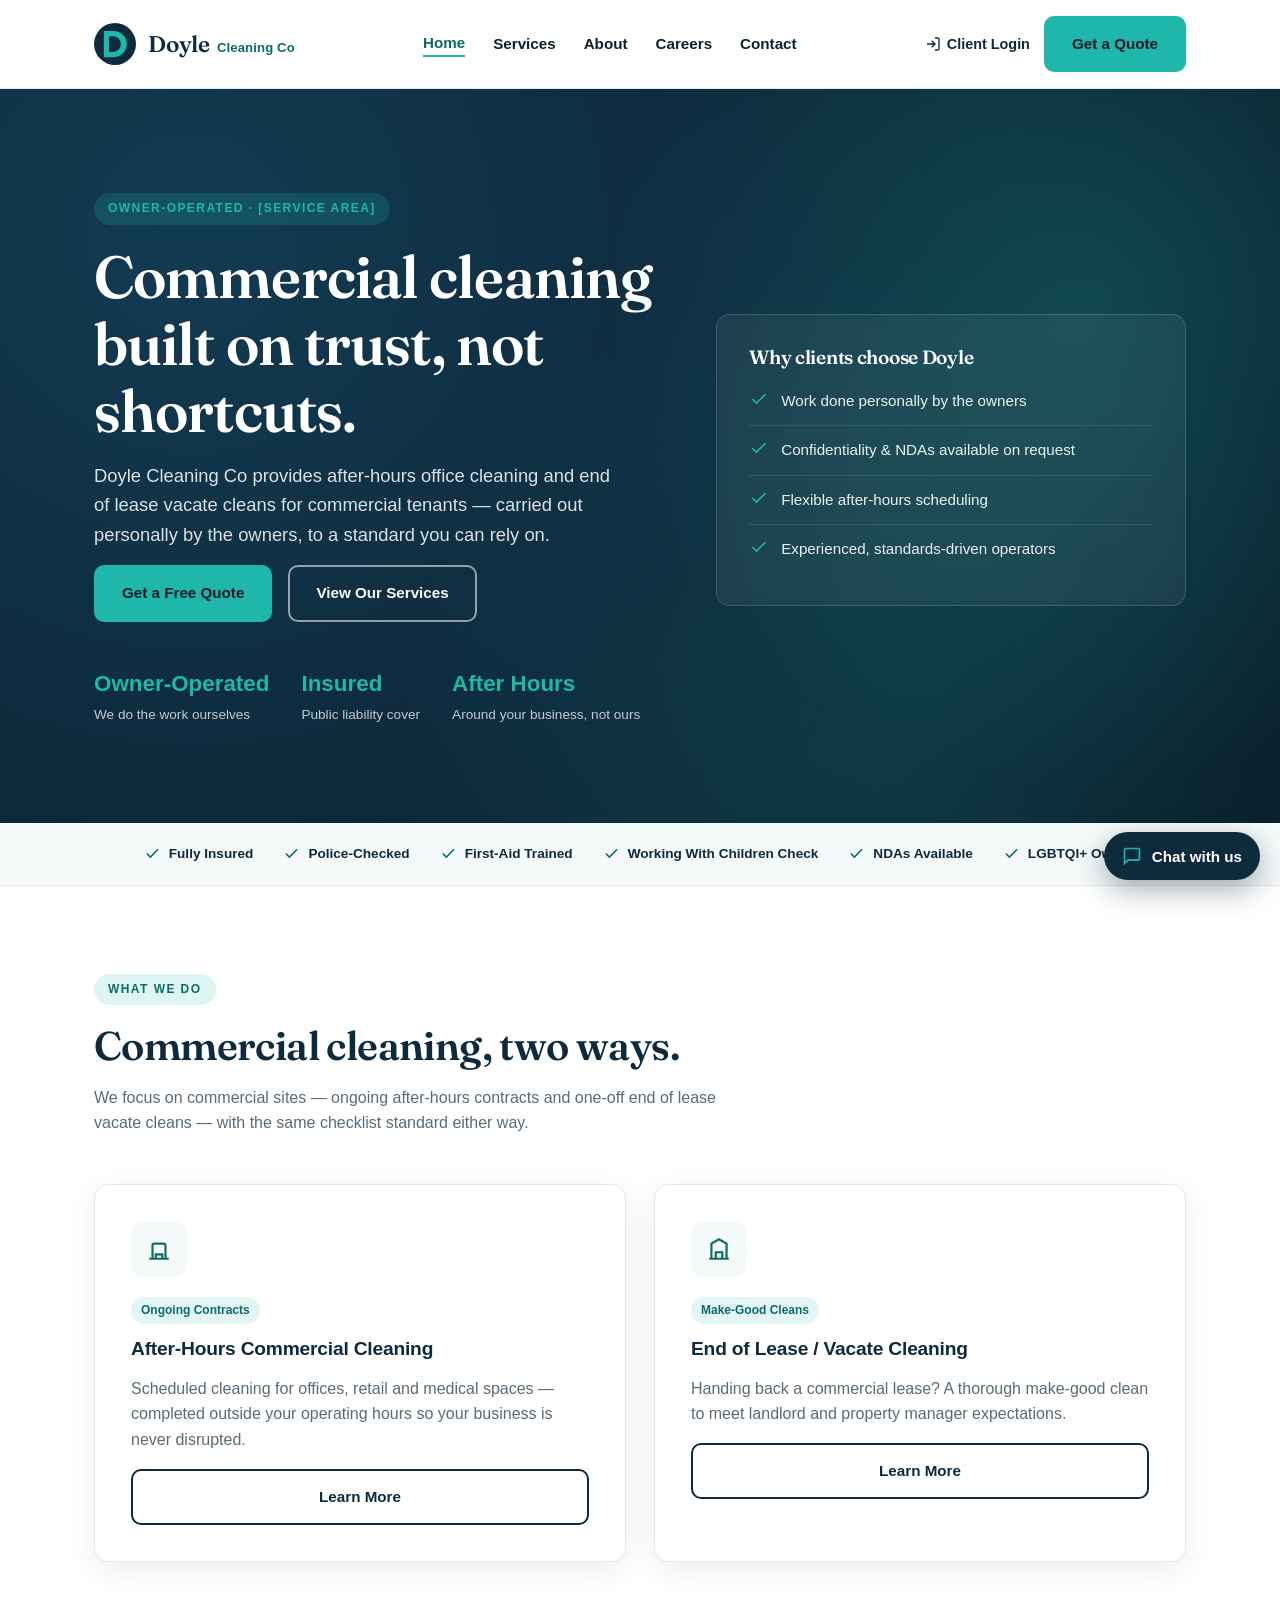
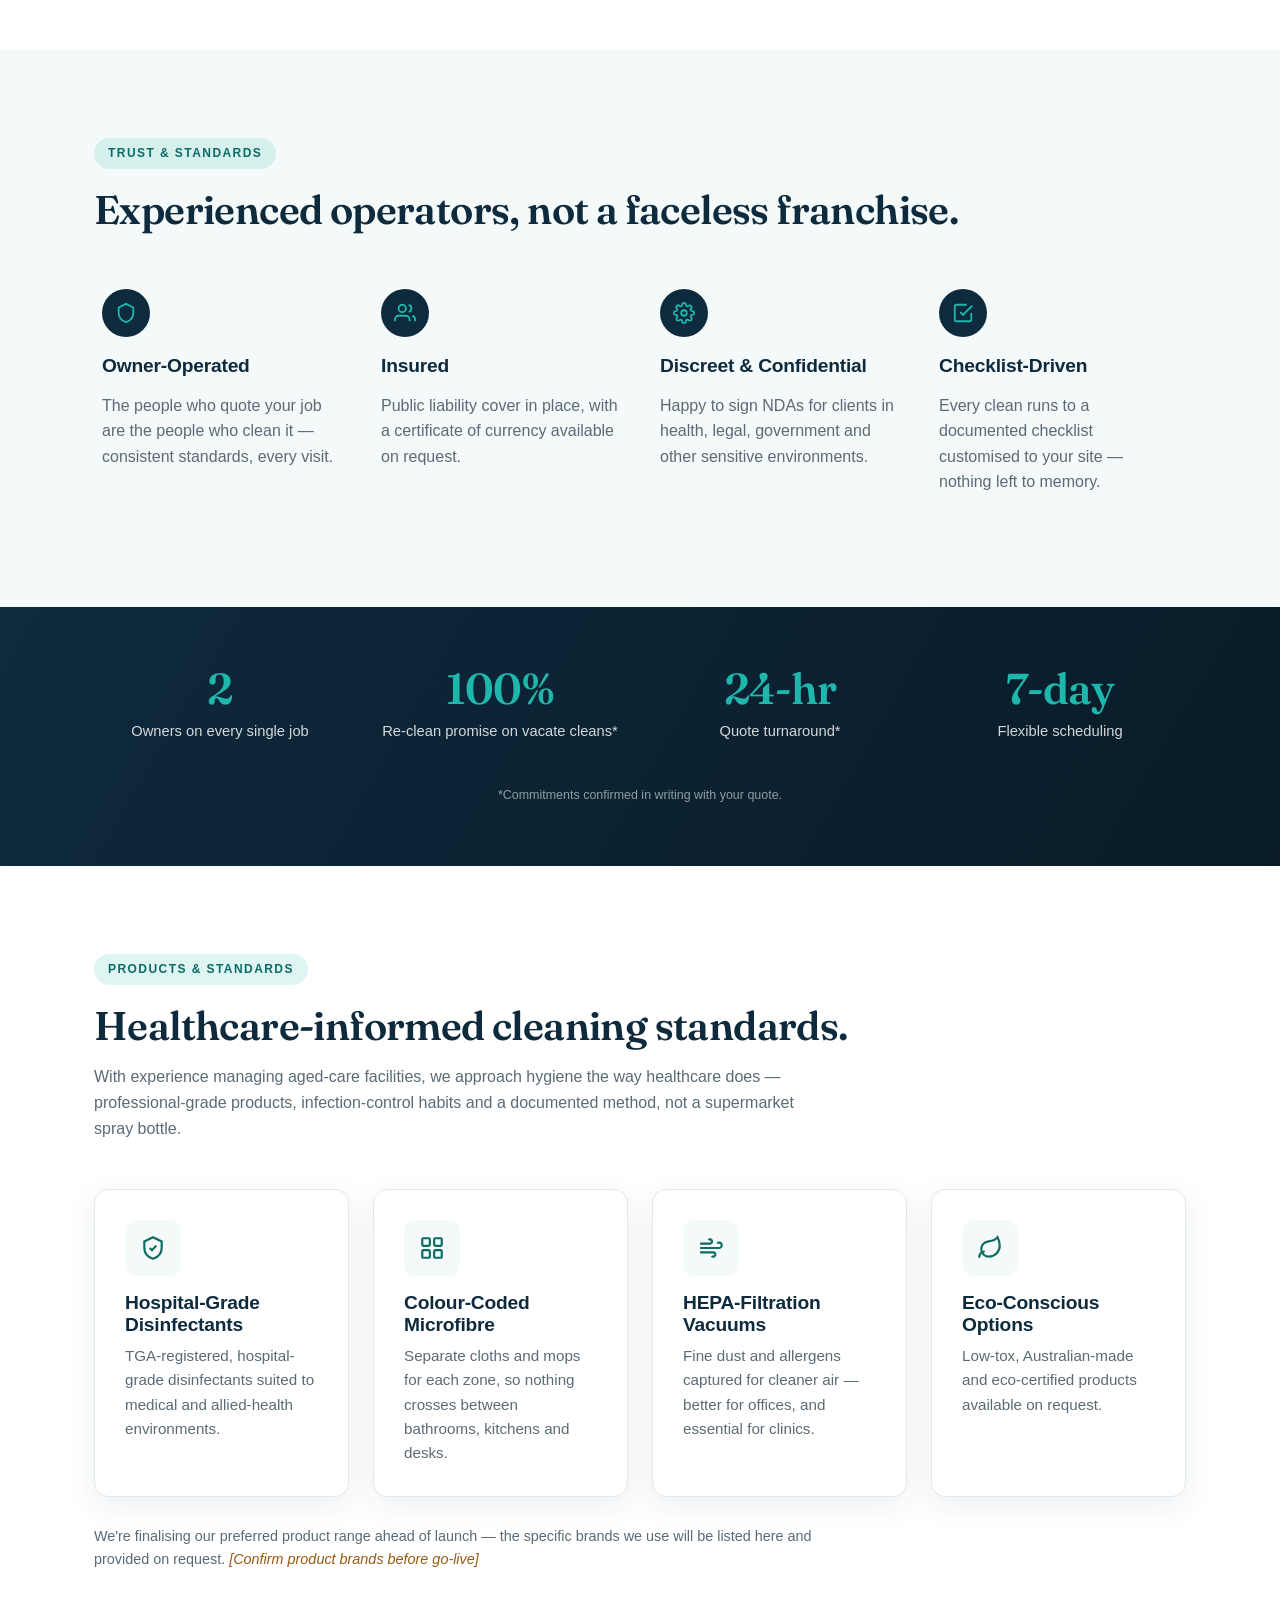
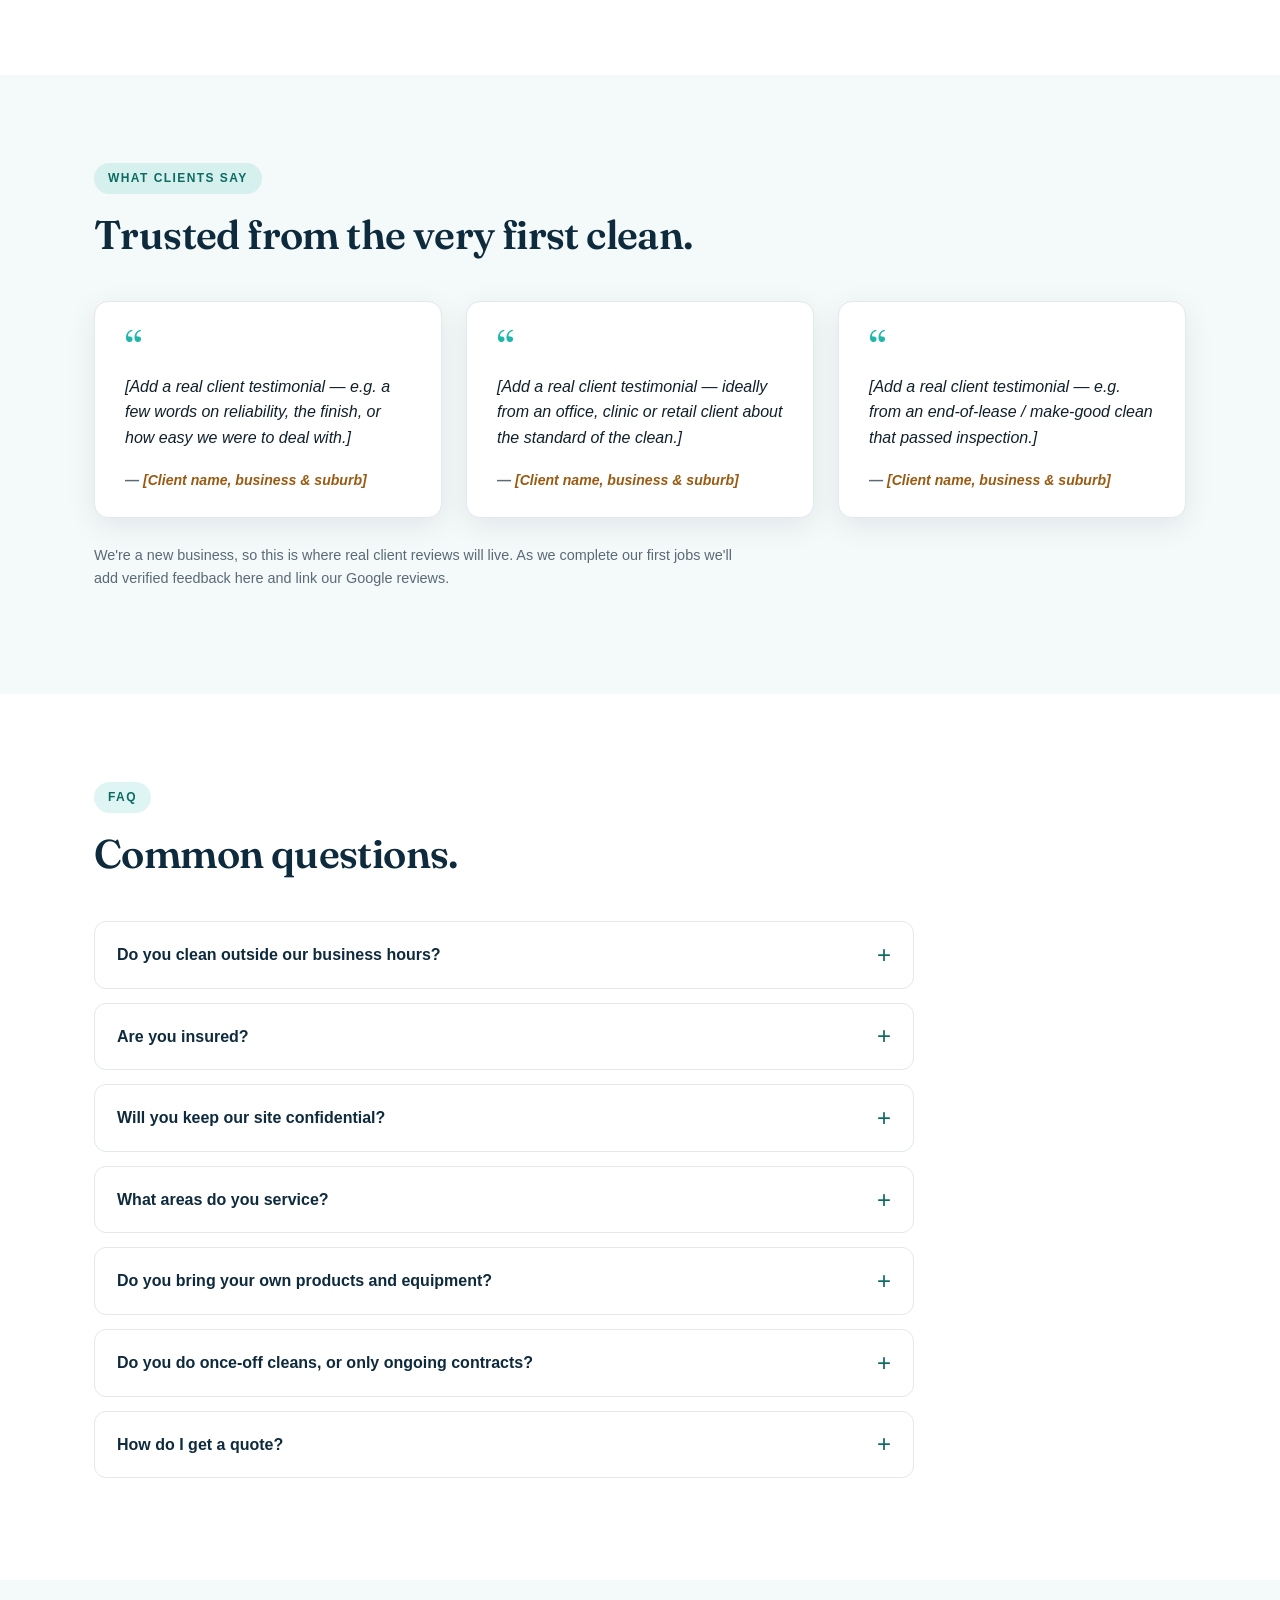
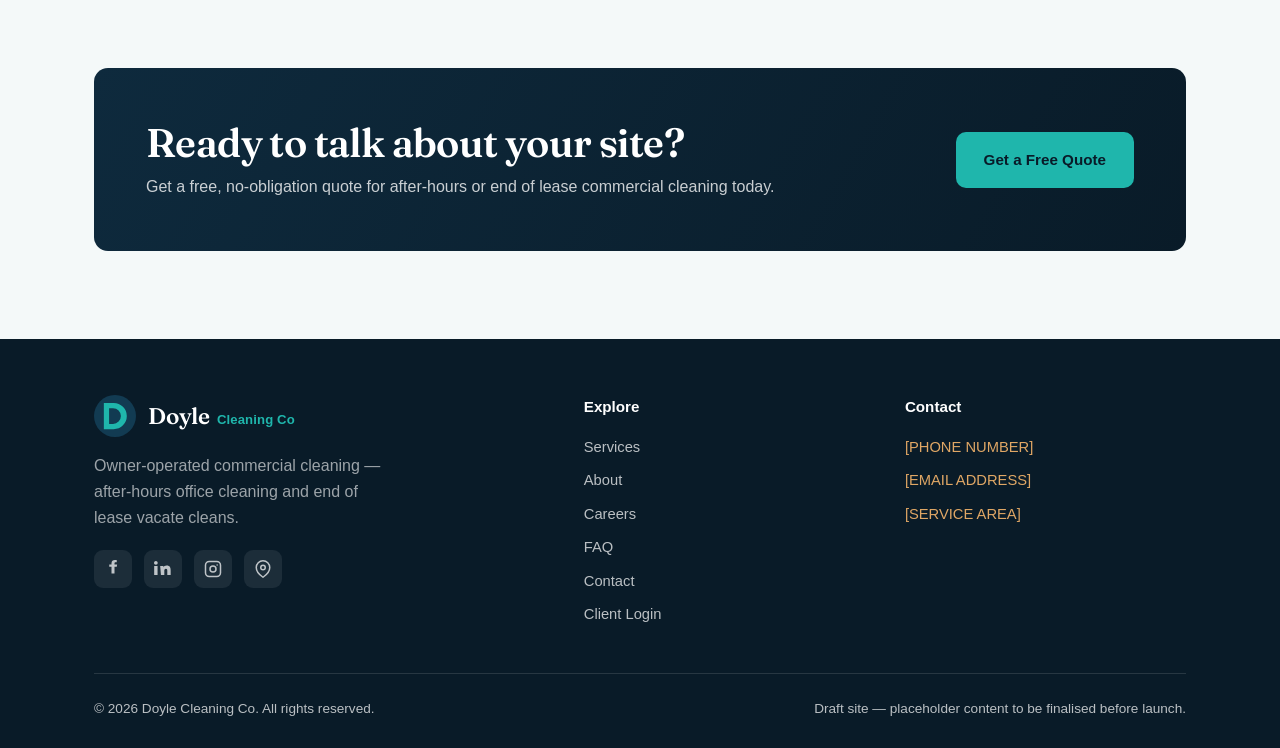
==== index.html @ faff49d7 "Refined brand mark + serif wordmark, stats band, ambient hero - New counter-cut "D" monogram (reads " ====
<!doctype html>
<html lang="en-AU">
<head>
<meta charset="UTF-8" />
<meta name="viewport" content="width=device-width, initial-scale=1.0" />
<meta name="robots" content="noindex, nofollow" />
<title>Doyle Cleaning Co | After-Hours &amp; End of Lease Commercial Cleaning</title>
<meta name="description" content="Owner-operated commercial cleaning — after-hours office cleaning and end of lease vacate cleans. Insured, thorough and reliable." />
<meta name="theme-color" content="#0e2a3d" />
<link rel="icon" href="assets/favicon.svg" type="image/svg+xml" />
<meta property="og:type" content="website" />
<meta property="og:title" content="Doyle Cleaning Co | Commercial Cleaning" />
<meta property="og:description" content="Owner-operated commercial cleaning — after-hours office cleaning and end of lease vacate cleans." />
<meta name="twitter:card" content="summary" />
<link rel="stylesheet" href="assets/styles.css" />
<script type="application/ld+json">
{
  "@context": "https://schema.org",
  "@type": "CleaningService",
  "name": "Doyle Cleaning Co",
  "description": "Owner-operated commercial cleaning: after-hours office cleaning and end of lease vacate cleaning.",
  "areaServed": "[SERVICE AREA]",
  "telephone": "[PHONE NUMBER]",
  "email": "[EMAIL ADDRESS]"
}
</script>
</head>
<body>
<a href="#main" class="skip-link">Skip to content</a>

<header class="site">
  <div class="nav">
    <a href="index.html" class="brand" aria-label="Doyle Cleaning Co home">
      <svg class="logo-badge" viewBox="0 0 64 64" aria-hidden="true">
        <circle cx="32" cy="32" r="32" fill="#0e2a3d"/>
        <path fill="#1fb6ac" fill-rule="evenodd" transform="translate(-3 0)" d="M18 12 H33 A19 19 0 0 1 33 52 H18 Z M26 20 H32 A11.5 11.5 0 0 1 32 44 H26 Z"/>
      </svg>
      <span class="wm"><span class="wm-name">Doyle</span> <span class="wm-sub">Cleaning&nbsp;Co</span></span>
    </a>
    <nav class="links" id="navLinks" aria-label="Primary">
      <a href="index.html" aria-current="page">Home</a>
      <a href="services.html">Services</a>
      <a href="about.html">About</a>
      <a href="careers.html">Careers</a>
      <a href="contact.html">Contact</a>
      <a href="contact.html" class="mobile-cta">Get a Quote</a>
    </nav>
    <div class="nav-cta">
      <a href="login.html" class="nav-login">
        <svg width="16" height="16" viewBox="0 0 24 24" fill="none" stroke="currentColor" stroke-width="2" aria-hidden="true"><path d="M15 3h4a2 2 0 0 1 2 2v14a2 2 0 0 1-2 2h-4M10 17l5-5-5-5M15 12H3"/></svg>
        Client Login
      </a>
      <a href="contact.html" class="btn btn-primary">Get a Quote</a>
      <button class="menu-toggle" id="menuToggle" aria-label="Toggle menu" aria-controls="navLinks" aria-expanded="false">
        <span></span><span></span><span></span>
      </button>
    </div>
  </div>
</header>

<main id="main">

<section class="hero" id="top">
  <div class="wrap hero-grid">
    <div>
      <span class="eyebrow">Owner-Operated · [SERVICE AREA]</span>
      <h1>Commercial cleaning built on trust, not shortcuts.</h1>
      <p class="lead">Doyle Cleaning Co provides after-hours office cleaning and end of lease vacate cleans for commercial tenants — carried out personally by the owners, to a standard you can rely on.</p>
      <div class="hero-actions">
        <a href="contact.html" class="btn btn-primary">Get a Free Quote</a>
        <a href="services.html" class="btn btn-outline">View Our Services</a>
      </div>
      <div class="hero-stats">
        <div><strong>Owner-Operated</strong><span>We do the work ourselves</span></div>
        <div><strong>Insured</strong><span>Public liability cover</span></div>
        <div><strong>After Hours</strong><span>Around your business, not ours</span></div>
      </div>
    </div>
    <div class="hero-card">
      <h2>Why clients choose Doyle</h2>
      <ul>
        <li><svg class="check" viewBox="0 0 24 24" fill="none" stroke="currentColor" stroke-width="2" aria-hidden="true"><path d="M20 6 9 17l-5-5"/></svg> Work done personally by the owners</li>
        <li><svg class="check" viewBox="0 0 24 24" fill="none" stroke="currentColor" stroke-width="2" aria-hidden="true"><path d="M20 6 9 17l-5-5"/></svg> Confidentiality &amp; NDAs available on request</li>
        <li><svg class="check" viewBox="0 0 24 24" fill="none" stroke="currentColor" stroke-width="2" aria-hidden="true"><path d="M20 6 9 17l-5-5"/></svg> Flexible after-hours scheduling</li>
        <li><svg class="check" viewBox="0 0 24 24" fill="none" stroke="currentColor" stroke-width="2" aria-hidden="true"><path d="M20 6 9 17l-5-5"/></svg> Experienced, standards-driven operators</li>
      </ul>
    </div>
  </div>
</section>

<div class="trustbar">
  <div class="wrap">
    <span class="ti"><svg width="17" height="17" viewBox="0 0 24 24" fill="none" stroke="currentColor" stroke-width="2.2" aria-hidden="true"><path d="M20 6 9 17l-5-5"/></svg> Fully Insured</span>
    <span class="ti"><svg width="17" height="17" viewBox="0 0 24 24" fill="none" stroke="currentColor" stroke-width="2.2" aria-hidden="true"><path d="M20 6 9 17l-5-5"/></svg> Police-Checked</span>
    <span class="ti"><svg width="17" height="17" viewBox="0 0 24 24" fill="none" stroke="currentColor" stroke-width="2.2" aria-hidden="true"><path d="M20 6 9 17l-5-5"/></svg> First-Aid Trained</span>
    <span class="ti"><svg width="17" height="17" viewBox="0 0 24 24" fill="none" stroke="currentColor" stroke-width="2.2" aria-hidden="true"><path d="M20 6 9 17l-5-5"/></svg> Working With Children Check</span>
    <span class="ti"><svg width="17" height="17" viewBox="0 0 24 24" fill="none" stroke="currentColor" stroke-width="2.2" aria-hidden="true"><path d="M20 6 9 17l-5-5"/></svg> NDAs Available</span>
    <span class="ti"><svg width="17" height="17" viewBox="0 0 24 24" fill="none" stroke="currentColor" stroke-width="2.2" aria-hidden="true"><path d="M20 6 9 17l-5-5"/></svg> LGBTQI+ Owned</span>
  </div>
</div>

<section id="services-overview">
  <div class="wrap">
    <span class="eyebrow">What We Do</span>
    <h2>Commercial cleaning, two ways.</h2>
    <p style="max-width:640px;">We focus on commercial sites — ongoing after-hours contracts and one-off end of lease vacate cleans — with the same checklist standard either way.</p>
    <div class="services-grid">
      <div class="service-card">
        <div class="service-icon">
          <svg width="26" height="26" viewBox="0 0 24 24" fill="none" stroke="currentColor" stroke-width="2" aria-hidden="true"><path d="M3 21h18M6 21V9a2 2 0 0 1 2-2h8a2 2 0 0 1 2 2v12M9 21v-4h6v4M9 9h.01M9 13h.01M15 9h.01M15 13h.01"/></svg>
        </div>
        <span class="tag">Ongoing Contracts</span>
        <h3>After-Hours Commercial Cleaning</h3>
        <p>Scheduled cleaning for offices, retail and medical spaces — completed outside your operating hours so your business is never disrupted.</p>
        <a href="services.html" class="btn btn-dark-outline">Learn More</a>
      </div>
      <div class="service-card">
        <div class="service-icon">
          <svg width="26" height="26" viewBox="0 0 24 24" fill="none" stroke="currentColor" stroke-width="2" aria-hidden="true"><path d="M3 21h18M5 21V7l7-4 7 4v14M9 21v-6h6v6"/></svg>
        </div>
        <span class="tag">Make-Good Cleans</span>
        <h3>End of Lease / Vacate Cleaning</h3>
        <p>Handing back a commercial lease? A thorough make-good clean to meet landlord and property manager expectations.</p>
        <a href="services.html" class="btn btn-dark-outline">Learn More</a>
      </div>
    </div>
  </div>
</section>

<section id="why" class="section-tint">
  <div class="wrap">
    <span class="eyebrow">Trust &amp; Standards</span>
    <h2>Experienced operators, not a faceless franchise.</h2>
    <div class="feature-grid">
      <div class="feature-card">
        <div class="feature-icon"><svg width="22" height="22" viewBox="0 0 24 24" fill="none" stroke="currentColor" stroke-width="2" aria-hidden="true"><path d="M12 2 4 6v6c0 5 3.5 8.5 8 10 4.5-1.5 8-5 8-10V6z"/></svg></div>
        <h3>Owner-Operated</h3>
        <p>The people who quote your job are the people who clean it — consistent standards, every visit.</p>
      </div>
      <div class="feature-card">
        <div class="feature-icon"><svg width="22" height="22" viewBox="0 0 24 24" fill="none" stroke="currentColor" stroke-width="2" aria-hidden="true"><path d="M17 21v-2a4 4 0 0 0-4-4H5a4 4 0 0 0-4 4v2M9 11a4 4 0 1 0 0-8 4 4 0 0 0 0 8ZM23 21v-2a4 4 0 0 0-3-3.87M16 3.13a4 4 0 0 1 0 7.75"/></svg></div>
        <h3>Insured</h3>
        <p>Public liability cover in place, with a certificate of currency available on request.</p>
      </div>
      <div class="feature-card">
        <div class="feature-icon"><svg width="22" height="22" viewBox="0 0 24 24" fill="none" stroke="currentColor" stroke-width="2" aria-hidden="true"><path d="M12 15a3 3 0 1 0 0-6 3 3 0 0 0 0 6Z"/><path d="M19.4 15a1.65 1.65 0 0 0 .33 1.82l.06.06a2 2 0 1 1-2.83 2.83l-.06-.06a1.65 1.65 0 0 0-1.82-.33 1.65 1.65 0 0 0-1 1.51V21a2 2 0 0 1-4 0v-.09A1.65 1.65 0 0 0 9 19.4a1.65 1.65 0 0 0-1.82.33l-.06.06a2 2 0 1 1-2.83-2.83l.06-.06A1.65 1.65 0 0 0 4.68 15a1.65 1.65 0 0 0-1.51-1H3a2 2 0 0 1 0-4h.09A1.65 1.65 0 0 0 4.6 9a1.65 1.65 0 0 0-.33-1.82l-.06-.06a2 2 0 1 1 2.83-2.83l.06.06A1.65 1.65 0 0 0 9 4.6a1.65 1.65 0 0 0 1-1.51V3a2 2 0 0 1 4 0v.09a1.65 1.65 0 0 0 1 1.51 1.65 1.65 0 0 0 1.82-.33l.06-.06a2 2 0 1 1 2.83 2.83l-.06.06a1.65 1.65 0 0 0-.33 1.82V9a1.65 1.65 0 0 0 1.51 1H21a2 2 0 0 1 0 4h-.09a1.65 1.65 0 0 0-1.51 1Z"/></svg></div>
        <h3>Discreet &amp; Confidential</h3>
        <p>Happy to sign NDAs for clients in health, legal, government and other sensitive environments.</p>
      </div>
      <div class="feature-card">
        <div class="feature-icon"><svg width="22" height="22" viewBox="0 0 24 24" fill="none" stroke="currentColor" stroke-width="2" aria-hidden="true"><path d="M9 11l3 3L22 4M21 12v7a2 2 0 0 1-2 2H5a2 2 0 0 1-2-2V5a2 2 0 0 1 2-2h11"/></svg></div>
        <h3>Checklist-Driven</h3>
        <p>Every clean runs to a documented checklist customised to your site — nothing left to memory.</p>
      </div>
    </div>
  </div>
</section>

<section class="stats">
  <div class="wrap">
    <div class="stat"><b>2</b><span>Owners on every single job</span></div>
    <div class="stat"><b>100%</b><span>Re-clean promise on vacate cleans*</span></div>
    <div class="stat"><b>24-hr</b><span>Quote turnaround*</span></div>
    <div class="stat"><b>7-day</b><span>Flexible scheduling</span></div>
    <p class="note">*Commitments confirmed in writing with your quote.</p>
  </div>
</section>

<section id="products">
  <div class="wrap">
    <span class="eyebrow">Products &amp; Standards</span>
    <h2>Healthcare-informed cleaning standards.</h2>
    <p style="max-width:700px;">With experience managing aged-care facilities, we approach hygiene the way healthcare does — professional-grade products, infection-control habits and a documented method, not a supermarket spray bottle.</p>
    <div class="feature-grid">
      <div class="product-card">
        <div class="service-icon"><svg width="26" height="26" viewBox="0 0 24 24" fill="none" stroke="currentColor" stroke-width="2" aria-hidden="true"><path d="M12 2 4 6v6c0 5 3.5 8.5 8 10 4.5-1.5 8-5 8-10V6z"/><path d="M9 12l2 2 4-4"/></svg></div>
        <h3>Hospital-Grade Disinfectants</h3>
        <p>TGA-registered, hospital-grade disinfectants suited to medical and allied-health environments.</p>
      </div>
      <div class="product-card">
        <div class="service-icon"><svg width="26" height="26" viewBox="0 0 24 24" fill="none" stroke="currentColor" stroke-width="2" aria-hidden="true"><rect x="3" y="3" width="7" height="7" rx="1"/><rect x="14" y="3" width="7" height="7" rx="1"/><rect x="3" y="14" width="7" height="7" rx="1"/><rect x="14" y="14" width="7" height="7" rx="1"/></svg></div>
        <h3>Colour-Coded Microfibre</h3>
        <p>Separate cloths and mops for each zone, so nothing crosses between bathrooms, kitchens and desks.</p>
      </div>
      <div class="product-card">
        <div class="service-icon"><svg width="26" height="26" viewBox="0 0 24 24" fill="none" stroke="currentColor" stroke-width="2" aria-hidden="true"><path d="M17.7 7.7a2.5 2.5 0 1 1 1.8 4.3H2M9.6 4.6A2 2 0 1 1 11 8H2M12.6 19.4A2 2 0 1 0 14 16H2"/></svg></div>
        <h3>HEPA-Filtration Vacuums</h3>
        <p>Fine dust and allergens captured for cleaner air — better for offices, and essential for clinics.</p>
      </div>
      <div class="product-card">
        <div class="service-icon"><svg width="26" height="26" viewBox="0 0 24 24" fill="none" stroke="currentColor" stroke-width="2" aria-hidden="true"><path d="M11 20A7 7 0 0 1 9.8 6.1C15.5 5 17 4.48 19 2c1 2 2 4.18 2 8 0 5.5-4.78 10-10 10Z"/><path d="M2 21c0-3 1.85-5.36 5.08-6"/></svg></div>
        <h3>Eco-Conscious Options</h3>
        <p>Low-tox, Australian-made and eco-certified products available on request.</p>
      </div>
    </div>
    <p class="standards-note">We're finalising our preferred product range ahead of launch — the specific brands we use will be listed here and provided on request. <span class="placeholder">[Confirm product brands before go-live]</span></p>
  </div>
</section>

<section class="section-tint" id="testimonials">
  <div class="wrap">
    <span class="eyebrow">What Clients Say</span>
    <h2>Trusted from the very first clean.</h2>
    <div class="testi-grid">
      <div class="testimonial">
        <div class="mark" aria-hidden="true">&ldquo;</div>
        <p class="placeholder">[Add a real client testimonial — e.g. a few words on reliability, the finish, or how easy we were to deal with.]</p>
        <div class="who">— <span class="placeholder">[Client name, business &amp; suburb]</span></div>
      </div>
      <div class="testimonial">
        <div class="mark" aria-hidden="true">&ldquo;</div>
        <p class="placeholder">[Add a real client testimonial — ideally from an office, clinic or retail client about the standard of the clean.]</p>
        <div class="who">— <span class="placeholder">[Client name, business &amp; suburb]</span></div>
      </div>
      <div class="testimonial">
        <div class="mark" aria-hidden="true">&ldquo;</div>
        <p class="placeholder">[Add a real client testimonial — e.g. from an end-of-lease / make-good clean that passed inspection.]</p>
        <div class="who">— <span class="placeholder">[Client name, business &amp; suburb]</span></div>
      </div>
    </div>
    <p class="testi-note">We're a new business, so this is where real client reviews will live. As we complete our first jobs we'll add verified feedback here and link our Google reviews.</p>
  </div>
</section>

<section id="faq">
  <div class="wrap">
    <span class="eyebrow">FAQ</span>
    <h2>Common questions.</h2>
    <div class="faq">
      <details>
        <summary>Do you clean outside our business hours?</summary>
        <div class="faq-body"><p>Yes — most of our commercial cleaning is done after hours or before opening, so your team and customers are never in the way. We build the schedule around your operating hours.</p></div>
      </details>
      <details>
        <summary>Are you insured?</summary>
        <div class="faq-body"><p>We carry public liability insurance and can provide a certificate of currency on request before any work begins.</p></div>
      </details>
      <details>
        <summary>Will you keep our site confidential?</summary>
        <div class="faq-body"><p>Absolutely. We work discreetly and are happy to sign an NDA for clients in health, legal, government or other sensitive settings.</p></div>
      </details>
      <details>
        <summary>What areas do you service?</summary>
        <div class="faq-body"><p>We service <span class="placeholder">[SERVICE AREA]</span>. If you're not sure whether you're in our area, send us your suburb and we'll confirm.</p></div>
      </details>
      <details>
        <summary>Do you bring your own products and equipment?</summary>
        <div class="faq-body"><p>Yes — we bring professional-grade products and equipment, including hospital-grade disinfectants and HEPA-filtration vacuums. Eco-conscious options are available on request.</p></div>
      </details>
      <details>
        <summary>Do you do once-off cleans, or only ongoing contracts?</summary>
        <div class="faq-body"><p>Both. We take on ongoing after-hours contracts as well as one-off end of lease / vacate (make-good) cleans for commercial tenants.</p></div>
      </details>
      <details>
        <summary>How do I get a quote?</summary>
        <div class="faq-body"><p>Send us your site details through the <a href="contact.html">contact form</a> or give us a call. We'll assess what's needed and come back with clear, upfront pricing — no obligation.</p></div>
      </details>
    </div>
  </div>
</section>

<section class="cta-section">
  <div class="wrap">
    <div class="cta-banner">
      <div>
        <h2>Ready to talk about your site?</h2>
        <p>Get a free, no-obligation quote for after-hours or end of lease commercial cleaning today.</p>
      </div>
      <a href="contact.html" class="btn btn-primary">Get a Free Quote</a>
    </div>
  </div>
</section>

</main>

<footer class="site">
  <div class="wrap">
    <div class="footer-grid">
      <div>
        <a href="index.html" class="brand" style="margin-bottom:16px;" aria-label="Doyle Cleaning Co home">
          <svg class="logo-badge" viewBox="0 0 64 64" aria-hidden="true">
            <circle cx="32" cy="32" r="32" fill="#123b52"/>
            <path fill="#1fb6ac" fill-rule="evenodd" transform="translate(-3 0)" d="M18 12 H33 A19 19 0 0 1 33 52 H18 Z M26 20 H32 A11.5 11.5 0 0 1 32 44 H26 Z"/>
          </svg>
          <span class="wm"><span class="wm-name">Doyle</span> <span class="wm-sub">Cleaning&nbsp;Co</span></span>
        </a>
        <p style="color:rgba(255,255,255,0.6); max-width:300px;">Owner-operated commercial cleaning — after-hours office cleaning and end of lease vacate cleans.</p>
        <div class="social-row">
          <a href="#" aria-label="Doyle Cleaning Co on Facebook"><svg width="18" height="18" viewBox="0 0 24 24" fill="currentColor" aria-hidden="true"><path d="M14 9h3l.5-3H14V4.5c0-.9.3-1.5 1.6-1.5H17V.2C16.7.1 15.6 0 14.4 0 11.9 0 10 1.5 10 4.3V6H7v3h3v9h4z"/></svg></a>
          <a href="#" aria-label="Doyle Cleaning Co on LinkedIn"><svg width="18" height="18" viewBox="0 0 24 24" fill="currentColor" aria-hidden="true"><path d="M4.98 3.5A2.5 2.5 0 1 1 0 3.5a2.5 2.5 0 0 1 4.98 0ZM.24 8h4.5v12h-4.5zM8.24 8h4.3v1.64h.06c.6-1.06 2.06-2.18 4.24-2.18 4.54 0 5.38 2.86 5.38 6.58V20h-4.5v-5.5c0-1.3 0-3-1.84-3s-2.12 1.42-2.12 2.9V20h-4.5z"/></svg></a>
          <a href="#" aria-label="Doyle Cleaning Co on Instagram"><svg width="18" height="18" viewBox="0 0 24 24" fill="none" stroke="currentColor" stroke-width="2" aria-hidden="true"><rect x="2" y="2" width="20" height="20" rx="5"/><circle cx="12" cy="12" r="4"/><circle cx="17.5" cy="6.5" r="1" fill="currentColor" stroke="none"/></svg></a>
          <a href="#" aria-label="Doyle Cleaning Co on Google"><svg width="18" height="18" viewBox="0 0 24 24" fill="none" stroke="currentColor" stroke-width="2" aria-hidden="true"><path d="M21 10c0 7-9 13-9 13s-9-6-9-13a9 9 0 0 1 18 0Z"/><circle cx="12" cy="10" r="3"/></svg></a>
        </div>
      </div>
      <div>
        <h4>Explore</h4>
        <ul>
          <li><a href="services.html">Services</a></li>
          <li><a href="about.html">About</a></li>
          <li><a href="careers.html">Careers</a></li>
          <li><a href="faq.html">FAQ</a></li>
          <li><a href="contact.html">Contact</a></li>
          <li><a href="login.html">Client Login</a></li>
        </ul>
      </div>
      <div>
        <h4>Contact</h4>
        <ul>
          <li class="footer-placeholder">[PHONE NUMBER]</li>
          <li class="footer-placeholder">[EMAIL ADDRESS]</li>
          <li class="footer-placeholder">[SERVICE AREA]</li>
        </ul>
      </div>
    </div>
    <div class="footer-bottom">
      <span>© 2026 Doyle Cleaning Co. All rights reserved.</span>
      <span>Draft site — placeholder content to be finalised before launch.</span>
    </div>
  </div>
</footer>

<script src="assets/script.js"></script>
<script src="assets/chat.js"></script>
</body>
</html>
---- assets/styles.css ----
/* ==========================================================================
   Doyle Cleaning Co — shared stylesheet (draft)
   ========================================================================== */
:root{
  --navy: #0e2a3d;
  --navy-dark: #091b28;
  --teal: #1fb6ac;
  --teal-dark: #158f87;
  --teal-text: #0d6b64;      /* AA-safe teal for small text on light bg */
  --ink: #10202b;
  --muted: #5a6b76;
  --line: #e2e8ec;
  --bg-tint: #f4f9f9;
  --white: #ffffff;
  --amber-text: #9a5a12;     /* AA-safe amber for placeholder markers */
  --radius: 14px;
  --shadow: 0 8px 30px rgba(14,42,61,0.08);
  --maxw: 1140px;
  --font-body: -apple-system, BlinkMacSystemFont, "Segoe UI", Roboto, Helvetica, Arial, sans-serif;
  --font-display: "Fraunces", Georgia, "Times New Roman", serif;
}
@font-face{
  font-family:"Fraunces";
  src:url("fonts/fraunces-latin.woff2") format("woff2");
  font-weight:100 900;
  font-style:normal;
  font-display:swap;
}
*{box-sizing:border-box;}
html{scroll-behavior:smooth;}
body{
  margin:0;
  font-family: -apple-system, BlinkMacSystemFont, "Segoe UI", Roboto, Helvetica, Arial, sans-serif;
  color:var(--ink);
  background:var(--white);
  line-height:1.6;
}
img,svg{display:block; max-width:100%;}
a{color:inherit;}
.wrap{max-width:var(--maxw); margin:0 auto; padding:0 24px;}
section{padding:88px 0;}
h1,h2,h3{line-height:1.14; margin:0 0 16px; letter-spacing:-0.01em;}
h1,h2{font-family:var(--font-display); font-optical-sizing:auto; letter-spacing:-0.015em;}
h1{font-size:clamp(2.3rem, 5vw, 3.7rem); font-weight:600;}
h2{font-size:clamp(1.8rem, 3.3vw, 2.5rem); font-weight:600; color:var(--navy);}
h3{font-size:1.2rem; font-weight:700; color:var(--navy);}
p{margin:0 0 16px; color:var(--muted);}

.skip-link{
  position:absolute; left:12px; top:-60px; z-index:100;
  background:var(--navy); color:var(--white); padding:10px 16px; border-radius:8px;
  text-decoration:none; font-weight:700; transition:top .15s ease;
}
.skip-link:focus{top:12px;}

.eyebrow{
  display:inline-block; text-transform:uppercase; letter-spacing:0.12em;
  font-size:0.75rem; font-weight:700; color:var(--teal-text);
  background:rgba(31,182,172,0.14); padding:6px 14px; border-radius:999px;
  margin-bottom:18px;
}
.btn{
  display:inline-flex; align-items:center; justify-content:center; gap:8px;
  padding:14px 26px; border-radius:10px; font-weight:700; font-size:0.95rem;
  text-decoration:none; cursor:pointer; border:2px solid transparent;
  transition: transform .15s ease, box-shadow .15s ease, background .15s ease, color .15s ease;
}
.btn:active{transform: translateY(1px);}
.btn-primary{background:var(--teal); color:var(--navy-dark);}
.btn-primary:hover{background:var(--teal-dark); color:var(--white); box-shadow:0 6px 18px rgba(31,182,172,0.35);}
.btn-outline{border-color:rgba(255,255,255,0.55); color:var(--white); background:transparent;}
.btn-outline:hover{border-color:var(--white); background:rgba(255,255,255,0.10);}
.btn-dark-outline{border-color:var(--navy); color:var(--navy); background:transparent;}
.btn-dark-outline:hover{background:var(--navy); color:var(--white);}
.btn-ghost{border-color:var(--line); color:var(--navy); background:var(--white);}
.btn-ghost:hover{border-color:var(--navy);}
:focus-visible{outline:3px solid var(--teal); outline-offset:2px; border-radius:4px;}

/* Header / nav */
header.site{
  position:sticky; top:0; z-index:50;
  background:rgba(255,255,255,0.92); -webkit-backdrop-filter:blur(8px); backdrop-filter:blur(8px);
  border-bottom:1px solid var(--line);
}
.nav{display:flex; align-items:center; justify-content:space-between; padding:16px 24px; max-width:var(--maxw); margin:0 auto; gap:16px;}
.brand{display:flex; align-items:center; gap:12px; text-decoration:none; color:var(--navy); flex-shrink:0;}
.brand span{font-weight:800; font-size:1.15rem; letter-spacing:-0.01em; white-space:nowrap;}
.brand .wm{display:inline-flex; align-items:baseline; gap:7px; white-space:nowrap;}
.brand .wm-name{font-family:var(--font-display); font-weight:600; font-size:1.42rem; letter-spacing:-0.01em; color:var(--navy);}
.brand .wm-sub{font-family:var(--font-body); font-weight:700; font-size:0.82rem; letter-spacing:0.01em; color:var(--teal-text);}
footer.site .brand .wm-name{color:#fff;}
footer.site .brand .wm-sub{color:var(--teal);}
.logo-badge{width:42px; height:42px; flex-shrink:0;}
nav.links{display:flex; gap:28px; align-items:center;}
nav.links a{text-decoration:none; color:var(--ink); font-weight:600; font-size:0.95rem;}
nav.links a:hover{color:var(--teal-text);}
nav.links a[aria-current="page"]{color:var(--teal-text); border-bottom:2px solid var(--teal);}
nav.links .mobile-cta{display:none;}
.nav-cta{display:flex; align-items:center; gap:14px; flex-shrink:0;}
.nav-login{text-decoration:none; color:var(--navy); font-weight:700; font-size:0.9rem; display:inline-flex; align-items:center; gap:6px;}
.nav-login:hover{color:var(--teal-text);}
.menu-toggle{display:none; background:none; border:none; cursor:pointer; padding:8px;}
.menu-toggle span{display:block; width:24px; height:2px; background:var(--navy); margin:5px 0; border-radius:2px;}

/* Page hero (interior pages) */
.page-hero{
  background: radial-gradient(circle at 15% 20%, #123b52 0%, var(--navy) 45%, var(--navy-dark) 100%);
  color:var(--white); position:relative; overflow:hidden; padding:72px 0;
}
.page-hero .eyebrow{color:var(--teal); background:rgba(31,182,172,0.20);}
.page-hero h1{margin-bottom:12px;}
.page-hero p{color:rgba(255,255,255,0.82); font-size:1.12rem; max-width:600px;}

/* Home hero */
.hero{
  background: radial-gradient(circle at 15% 20%, #123b52 0%, var(--navy) 45%, var(--navy-dark) 100%);
  color:var(--white); position:relative; overflow:hidden; padding:104px 0 96px;
}
.hero::before{
  content:""; position:absolute; inset:0;
  background-image:
    radial-gradient(circle at 85% 30%, rgba(31,182,172,0.25), transparent 40%),
    radial-gradient(circle at 70% 90%, rgba(31,182,172,0.15), transparent 45%);
  pointer-events:none;
}
.hero .eyebrow{color:var(--teal); background:rgba(31,182,172,0.20);}
.hero-grid{display:grid; grid-template-columns:1.1fr 0.9fr; gap:48px; align-items:center; position:relative;}
.hero p.lead{color:rgba(255,255,255,0.85); font-size:1.15rem; max-width:520px;}
.hero-actions{display:flex; gap:16px; flex-wrap:wrap; margin-top:8px;}
.hero-stats{display:flex; gap:32px; margin-top:44px; flex-wrap:wrap;}
.hero-stats div strong{display:block; font-size:1.4rem; color:var(--teal);}
.hero-stats div span{font-size:0.85rem; color:rgba(255,255,255,0.75);}
.hero-card{
  background:rgba(255,255,255,0.06); border:1px solid rgba(255,255,255,0.15);
  border-radius:var(--radius); padding:32px; -webkit-backdrop-filter:blur(4px); backdrop-filter:blur(4px);
}
.hero-card h2{color:#fff; font-size:1.2rem; margin-bottom:8px;}
.hero-card ul{list-style:none; padding:0; margin:0;}
.hero-card li{
  display:flex; gap:12px; align-items:flex-start; padding:12px 0;
  border-bottom:1px solid rgba(255,255,255,0.1); color:rgba(255,255,255,0.92); font-size:0.95rem;
}
.hero-card li:last-child{border-bottom:none;}
.check{width:20px; height:20px; flex-shrink:0; color:var(--teal);}

/* Generic list-check */
.li-check{display:flex; gap:10px; align-items:flex-start; color:var(--muted); font-size:0.95rem; margin-bottom:10px;}
.li-check svg{flex-shrink:0; margin-top:3px; color:var(--teal-text);}

/* Services */
.services-grid{display:grid; grid-template-columns:repeat(2,1fr); gap:28px; margin-top:48px;}
.service-card{
  border:1px solid var(--line); border-radius:var(--radius); padding:36px;
  background:var(--white); box-shadow:var(--shadow); display:flex; flex-direction:column;
}
.service-icon{
  width:56px; height:56px; border-radius:12px; background:var(--bg-tint);
  display:flex; align-items:center; justify-content:center; margin-bottom:20px; color:var(--teal-text);
}
.service-card ul{margin:16px 0 24px; padding-left:0; list-style:none;}
.service-card .tag{
  align-self:flex-start; font-size:0.75rem; font-weight:700; color:var(--teal-text);
  background:rgba(31,182,172,0.12); padding:4px 10px; border-radius:999px; margin-bottom:14px;
}

/* Feature / trust grid */
.section-tint{background:var(--bg-tint);}
.feature-grid{display:grid; grid-template-columns:repeat(4,1fr); gap:24px; margin-top:48px;}
.feature-card{text-align:left; padding:8px;}
.feature-icon{
  width:48px; height:48px; border-radius:50%; background:var(--navy);
  color:var(--teal); display:flex; align-items:center; justify-content:center; margin-bottom:18px;
}

/* Founders (professional) */
.founders-grid{display:grid; grid-template-columns:repeat(2,1fr); gap:28px; margin-top:44px;}
.founder-card{
  border:1px solid var(--line); border-radius:var(--radius); padding:36px;
  background:var(--white); box-shadow:var(--shadow);
}
.founder-head{display:flex; align-items:center; gap:16px; margin-bottom:20px;}
.monogram{
  width:60px; height:60px; border-radius:14px; background:var(--navy); color:var(--teal);
  display:flex; align-items:center; justify-content:center; font-weight:800; font-size:1.3rem; flex-shrink:0;
}
.founder-head h3{margin-bottom:2px;}
.founder-role{font-size:0.85rem; font-weight:700; color:var(--teal-text);}
.founder-card ul{list-style:none; padding:0; margin:0;}
.founder-card li{display:flex; gap:10px; align-items:flex-start; color:var(--muted); font-size:0.95rem; margin-bottom:12px;}
.founder-card li:last-child{margin-bottom:0;}
.founder-card li svg{flex-shrink:0; margin-top:3px; color:var(--teal-text);}

/* Values / info strip */
.info-strip{
  display:flex; align-items:center; gap:14px; margin-top:36px; padding:18px 22px;
  background:var(--bg-tint); border-radius:12px; font-size:0.95rem; color:var(--navy); font-weight:600;
}
.info-strip svg{color:var(--teal-text); flex-shrink:0;}

/* Steps */
.steps{display:grid; grid-template-columns:repeat(3,1fr); gap:32px; margin-top:48px;}
.step-num{
  display:inline-flex; align-items:center; justify-content:center;
  width:44px; height:44px; border-radius:50%; background:var(--teal); color:var(--navy-dark);
  font-weight:800; font-size:1.1rem; margin-bottom:18px;
}

/* CTA banner */
.cta-section{background:var(--bg-tint);}
.cta-banner{
  background: linear-gradient(120deg, var(--navy) 0%, var(--navy-dark) 100%);
  color:var(--white); border-radius:var(--radius); padding:52px;
  display:flex; align-items:center; justify-content:space-between; gap:24px; flex-wrap:wrap;
}
.cta-banner h2{color:var(--white); margin-bottom:8px;}
.cta-banner p{color:rgba(255,255,255,0.78); margin-bottom:0;}

/* Careers */
.role-grid{display:grid; grid-template-columns:repeat(2,1fr); gap:24px; margin-top:44px;}
.role-card{border:1px solid var(--line); border-radius:var(--radius); padding:32px; background:var(--white); box-shadow:var(--shadow);}
.role-card .tag{display:inline-block; font-size:0.75rem; font-weight:700; color:var(--teal-text); background:rgba(31,182,172,0.12); padding:4px 10px; border-radius:999px; margin-bottom:14px;}
.pill-row{display:flex; flex-wrap:wrap; gap:10px; margin:18px 0 0;}
.pill{font-size:0.85rem; font-weight:600; color:var(--navy); background:var(--bg-tint); border:1px solid var(--line); padding:6px 14px; border-radius:999px;}

/* Contact */
.contact-grid{display:grid; grid-template-columns:0.9fr 1.1fr; gap:56px; margin-top:48px;}
.contact-info-item{display:flex; gap:16px; margin-bottom:28px;}
.contact-info-item .ico{
  width:44px; height:44px; border-radius:10px; background:var(--bg-tint); color:var(--teal-text);
  display:flex; align-items:center; justify-content:center; flex-shrink:0;
}
.contact-info-item strong{display:block; color:var(--navy); margin-bottom:2px;}
.placeholder{color:var(--amber-text); font-style:italic;}
form{display:grid; gap:18px;}
.form-row{display:grid; grid-template-columns:1fr 1fr; gap:18px;}
label{font-size:0.85rem; font-weight:700; color:var(--navy); margin-bottom:6px; display:block;}
input, select, textarea{
  width:100%; padding:13px 14px; border:1px solid #aeb9c0; border-radius:10px;
  font-size:0.95rem; font-family:inherit; color:var(--ink); background:var(--white);
}
input:focus, select:focus, textarea:focus{outline:2px solid var(--teal); outline-offset:1px; border-color:var(--teal);}
textarea{resize:vertical; min-height:110px;}
.form-note{font-size:0.82rem; color:var(--muted); margin-top:-6px;}
.form-status{font-size:0.92rem; font-weight:600; color:var(--teal-text); background:var(--bg-tint); border-radius:10px; padding:14px 16px; display:none;}
.form-status.show{display:block;}

/* Login (coming soon) */
.login-wrap{max-width:520px; margin:0 auto; text-align:center;}
.login-card{border:1px solid var(--line); border-radius:var(--radius); padding:44px; background:var(--white); box-shadow:var(--shadow); margin-top:16px;}
.login-card .badge{display:inline-block; font-size:0.75rem; font-weight:700; letter-spacing:0.08em; text-transform:uppercase; color:var(--teal-text); background:rgba(31,182,172,0.12); padding:6px 14px; border-radius:999px; margin-bottom:18px;}

/* Footer */
footer.site{background:var(--navy-dark); color:rgba(255,255,255,0.72); padding:56px 0 28px;}
.footer-grid{display:grid; grid-template-columns:1.6fr 1fr 1fr; gap:40px; margin-bottom:36px;}
footer.site .brand span{color:var(--white);}
footer.site h4{color:var(--white); font-size:0.95rem; margin:0 0 16px;}
footer.site ul{list-style:none; padding:0; margin:0;}
footer.site li{margin-bottom:10px; font-size:0.92rem;}
footer.site a{text-decoration:none; color:rgba(255,255,255,0.72);}
footer.site a:hover{color:var(--teal);}
.footer-placeholder{color:#e0a765;}
.social-row{display:flex; gap:12px; margin-top:20px;}
.social-row a{
  width:38px; height:38px; border-radius:9px; display:inline-flex; align-items:center; justify-content:center;
  background:rgba(255,255,255,0.08); color:rgba(255,255,255,0.85);
}
.social-row a:hover{background:var(--teal); color:var(--navy-dark);}

/* Founder credentials + story */
.creds{display:flex; flex-wrap:wrap; align-items:center; gap:10px; margin-top:28px;}
.creds strong{color:var(--navy);}
.story-grid{display:grid; grid-template-columns:1.15fr 0.85fr; gap:48px; align-items:center; margin-top:40px;}
.story-grid p:last-child{margin-bottom:0;}
.story-photo{
  border-radius:var(--radius); border:2px dashed #c3d0d6; background:var(--white);
  min-height:280px; display:flex; align-items:center; justify-content:center;
  text-align:center; padding:24px; color:var(--muted); font-style:italic;
}
@media (max-width: 900px){ .story-grid{grid-template-columns:1fr;} }
.footer-bottom{
  border-top:1px solid rgba(255,255,255,0.12); padding-top:24px;
  display:flex; justify-content:space-between; flex-wrap:wrap; gap:12px; font-size:0.85rem;
}

/* Products & standards */
.product-card{
  border:1px solid var(--line); border-radius:var(--radius); padding:30px;
  background:var(--white); box-shadow:var(--shadow);
}
.product-card .service-icon{margin-bottom:16px;}
.product-card h3{margin-bottom:8px;}
.product-card p{margin-bottom:0; font-size:0.95rem;}
.standards-note{margin-top:28px; font-size:0.9rem; color:var(--muted); max-width:760px;}

/* Industries */
.industry-grid{display:grid; grid-template-columns:repeat(3,1fr); gap:16px; margin-top:40px;}
.industry-item{
  display:flex; align-items:center; gap:12px; padding:18px 20px;
  border:1px solid var(--line); border-radius:12px; background:var(--white);
  font-weight:600; color:var(--navy); box-shadow:var(--shadow);
}
.industry-item svg{color:var(--teal-text); flex-shrink:0;}

/* FAQ (native details/summary) */
.faq{max-width:820px; margin-top:44px;}
.faq details{border:1px solid var(--line); border-radius:12px; margin-bottom:14px; background:var(--white);}
.faq summary{
  cursor:pointer; padding:20px 22px; font-weight:700; color:var(--navy);
  list-style:none; display:flex; justify-content:space-between; align-items:center; gap:16px;
}
.faq summary::-webkit-details-marker{display:none;}
.faq summary::after{content:"+"; font-size:1.5rem; color:var(--teal-text); font-weight:400; line-height:1;}
.faq details[open] summary::after{content:"\2013";}
.faq details[open] summary{border-bottom:1px solid var(--line);}
.faq .faq-body{padding:16px 22px 22px; color:var(--muted);}
.faq .faq-body :last-child{margin-bottom:0;}

@media (max-width: 900px){ .industry-grid{grid-template-columns:1fr 1fr;} }
@media (max-width: 560px){ .industry-grid{grid-template-columns:1fr;} }

/* Trust bar */
.trustbar{background:var(--bg-tint); border-bottom:1px solid var(--line);}
.trustbar .wrap{display:flex; flex-wrap:wrap; justify-content:center; align-items:center; gap:14px 30px; padding-top:20px; padding-bottom:20px;}
.trustbar .ti{display:inline-flex; align-items:center; gap:8px; font-size:.85rem; font-weight:700; color:var(--navy); white-space:nowrap;}
.trustbar .ti svg{color:var(--teal-text); flex-shrink:0;}

/* Stats band */
.stats{background:linear-gradient(120deg, var(--navy), var(--navy-dark)); color:#fff; padding:60px 0;}
.stats .wrap{display:grid; grid-template-columns:repeat(4,1fr); gap:28px; text-align:center;}
.stat b{display:block; font-family:var(--font-display); font-weight:600; font-size:2.7rem; color:var(--teal); line-height:1; letter-spacing:-0.02em;}
.stat span{display:block; margin-top:10px; font-size:0.92rem; color:rgba(255,255,255,0.82);}
.stats .note{grid-column:1/-1; margin:14px 0 0; font-size:0.78rem; color:rgba(255,255,255,0.55);}
@media (max-width: 760px){ .stats .wrap{grid-template-columns:1fr 1fr; gap:24px;} }

/* Hero ambient motion */
@keyframes heroGlow{ from{transform:translate(0,0) scale(1);} to{transform:translate(-3%,2%) scale(1.09);} }
.hero::before{ animation:heroGlow 16s ease-in-out infinite alternate; }
@media (prefers-reduced-motion: reduce){ .hero::before{animation:none;} }

/* Testimonials */
.testi-grid{display:grid; grid-template-columns:repeat(3,1fr); gap:24px; margin-top:44px;}
.testimonial{
  background:var(--white); border:1px solid var(--line); border-radius:var(--radius);
  padding:30px 30px 26px; box-shadow:var(--shadow); display:flex; flex-direction:column;
}
.testimonial .mark{font-family:var(--font-display); font-size:2.8rem; line-height:.7; color:var(--teal); margin-bottom:10px;}
.testimonial p{color:var(--ink); font-size:1rem; margin-bottom:18px;}
.testimonial .who{margin-top:auto; font-size:.88rem; color:var(--muted); font-weight:600;}
.testi-note{margin-top:26px; font-size:.9rem; color:var(--muted); max-width:640px;}
@media (max-width: 900px){ .testi-grid{grid-template-columns:1fr;} }

/* Motion — scroll reveal + hover lift (class added by JS; no-JS shows all) */
.reveal{opacity:0; transform:translateY(18px); transition:opacity .7s cubic-bezier(.16,.8,.3,1), transform .7s cubic-bezier(.16,.8,.3,1);}
.reveal.in{opacity:1; transform:none;}
.service-card,.product-card,.founder-card,.role-card,.testimonial{transition:transform .22s ease, box-shadow .22s ease;}
.service-card:hover,.product-card:hover,.founder-card:hover,.role-card:hover,.testimonial:hover{
  transform:translateY(-4px); box-shadow:0 18px 44px rgba(14,42,61,.13);
}
@media (prefers-reduced-motion: reduce){ .reveal{opacity:1; transform:none; transition:none;} }

/* Chat widget (injected by chat.js) */
.chat-launcher{
  position:fixed; right:20px; bottom:20px; z-index:60;
  display:inline-flex; align-items:center; gap:10px;
  background:var(--navy); color:var(--white); border:none; cursor:pointer;
  padding:14px 18px; border-radius:999px; font-weight:700; font-size:0.95rem; font-family:inherit;
  box-shadow:0 10px 30px rgba(9,27,40,0.35);
}
.chat-launcher:hover{background:var(--navy-dark);}
.chat-launcher svg{color:var(--teal);}
.chat-panel{
  position:fixed; right:20px; bottom:20px; z-index:61; width:min(380px, calc(100vw - 40px));
  height:min(560px, calc(100vh - 40px)); background:var(--white); border-radius:16px;
  box-shadow:0 20px 60px rgba(9,27,40,0.35); display:none; flex-direction:column; overflow:hidden;
  border:1px solid var(--line);
}
.chat-panel.open{display:flex;}
.chat-head{background:linear-gradient(120deg, var(--navy), var(--navy-dark)); color:#fff; padding:16px 18px; display:flex; align-items:center; justify-content:space-between;}
.chat-head strong{font-size:1rem;}
.chat-head span{font-size:0.8rem; color:rgba(255,255,255,0.7); display:block;}
.chat-close{background:none; border:none; color:#fff; cursor:pointer; font-size:1.3rem; line-height:1; padding:4px 8px;}
.chat-body{flex:1; overflow-y:auto; padding:16px; background:var(--bg-tint); display:flex; flex-direction:column; gap:12px;}
.chat-msg{max-width:85%; padding:11px 14px; border-radius:14px; font-size:0.92rem; line-height:1.5;}
.chat-msg.bot{background:var(--white); border:1px solid var(--line); color:var(--ink); align-self:flex-start; border-bottom-left-radius:4px;}
.chat-msg.user{background:var(--navy); color:#fff; align-self:flex-end; border-bottom-right-radius:4px;}
.chat-quick{display:flex; flex-wrap:wrap; gap:8px; padding:0 16px 12px; background:var(--bg-tint);}
.chat-quick button{font-size:0.82rem; font-weight:600; color:var(--teal-text); background:var(--white); border:1px solid var(--line); border-radius:999px; padding:7px 12px; cursor:pointer; font-family:inherit;}
.chat-quick button:hover{border-color:var(--teal);}
.chat-input{display:flex; gap:8px; padding:12px; border-top:1px solid var(--line); background:var(--white);}
.chat-input input{flex:1; padding:11px 12px; border-radius:10px;}
.chat-input button{background:var(--teal); color:var(--navy-dark); border:none; border-radius:10px; padding:0 16px; font-weight:700; cursor:pointer; font-family:inherit;}
.chat-note{font-size:0.72rem; color:var(--muted); text-align:center; padding:0 12px 10px; background:var(--white); margin:0;}

@media (max-width: 900px){
  section{padding:64px 0;}
  .hero{padding:64px 0 56px;}
  .hero-grid{grid-template-columns:1fr;}
  .services-grid, .founders-grid, .role-grid{grid-template-columns:1fr;}
  .feature-grid{grid-template-columns:1fr 1fr;}
  .steps{grid-template-columns:1fr;}
  .contact-grid{grid-template-columns:1fr; gap:36px;}
  .form-row{grid-template-columns:1fr;}
  .footer-grid{grid-template-columns:1fr; gap:28px;}
  .cta-banner{padding:36px 28px;}
  nav.links{
    position:fixed; top:74px; left:0; right:0; background:var(--white);
    flex-direction:column; align-items:flex-start; padding:20px 24px; border-bottom:1px solid var(--line);
    transform:translateY(-140%); transition:transform .2s ease; gap:18px; box-shadow:var(--shadow);
  }
  nav.links.open{transform:translateY(0);}
  nav.links a[aria-current="page"]{border-bottom:none; }
  .menu-toggle{display:block;}
  .nav-cta .nav-login,
  .nav-cta .btn-primary{display:none;}
  nav.links .mobile-cta{
    display:inline-flex; margin-top:4px; background:var(--teal); color:var(--navy-dark);
    padding:11px 18px; border-radius:10px; font-weight:700; text-decoration:none;
  }
}
@media (max-width: 560px){
  .feature-grid{grid-template-columns:1fr;}
  .brand span{font-size:1.02rem;}
}
@media (prefers-reduced-motion: reduce){
  html{scroll-behavior:auto;}
  *{transition:none !important;}
}
@media print{
  header.site, footer.site, .chat-launcher, .chat-panel, .hero-actions, .cta-section{display:none !important;}
  .hero, .page-hero{background:none; color:#000; padding:24px 0;}
  .hero .eyebrow, .page-hero .eyebrow{color:#000; background:none;}
  *{box-shadow:none !important;}
}
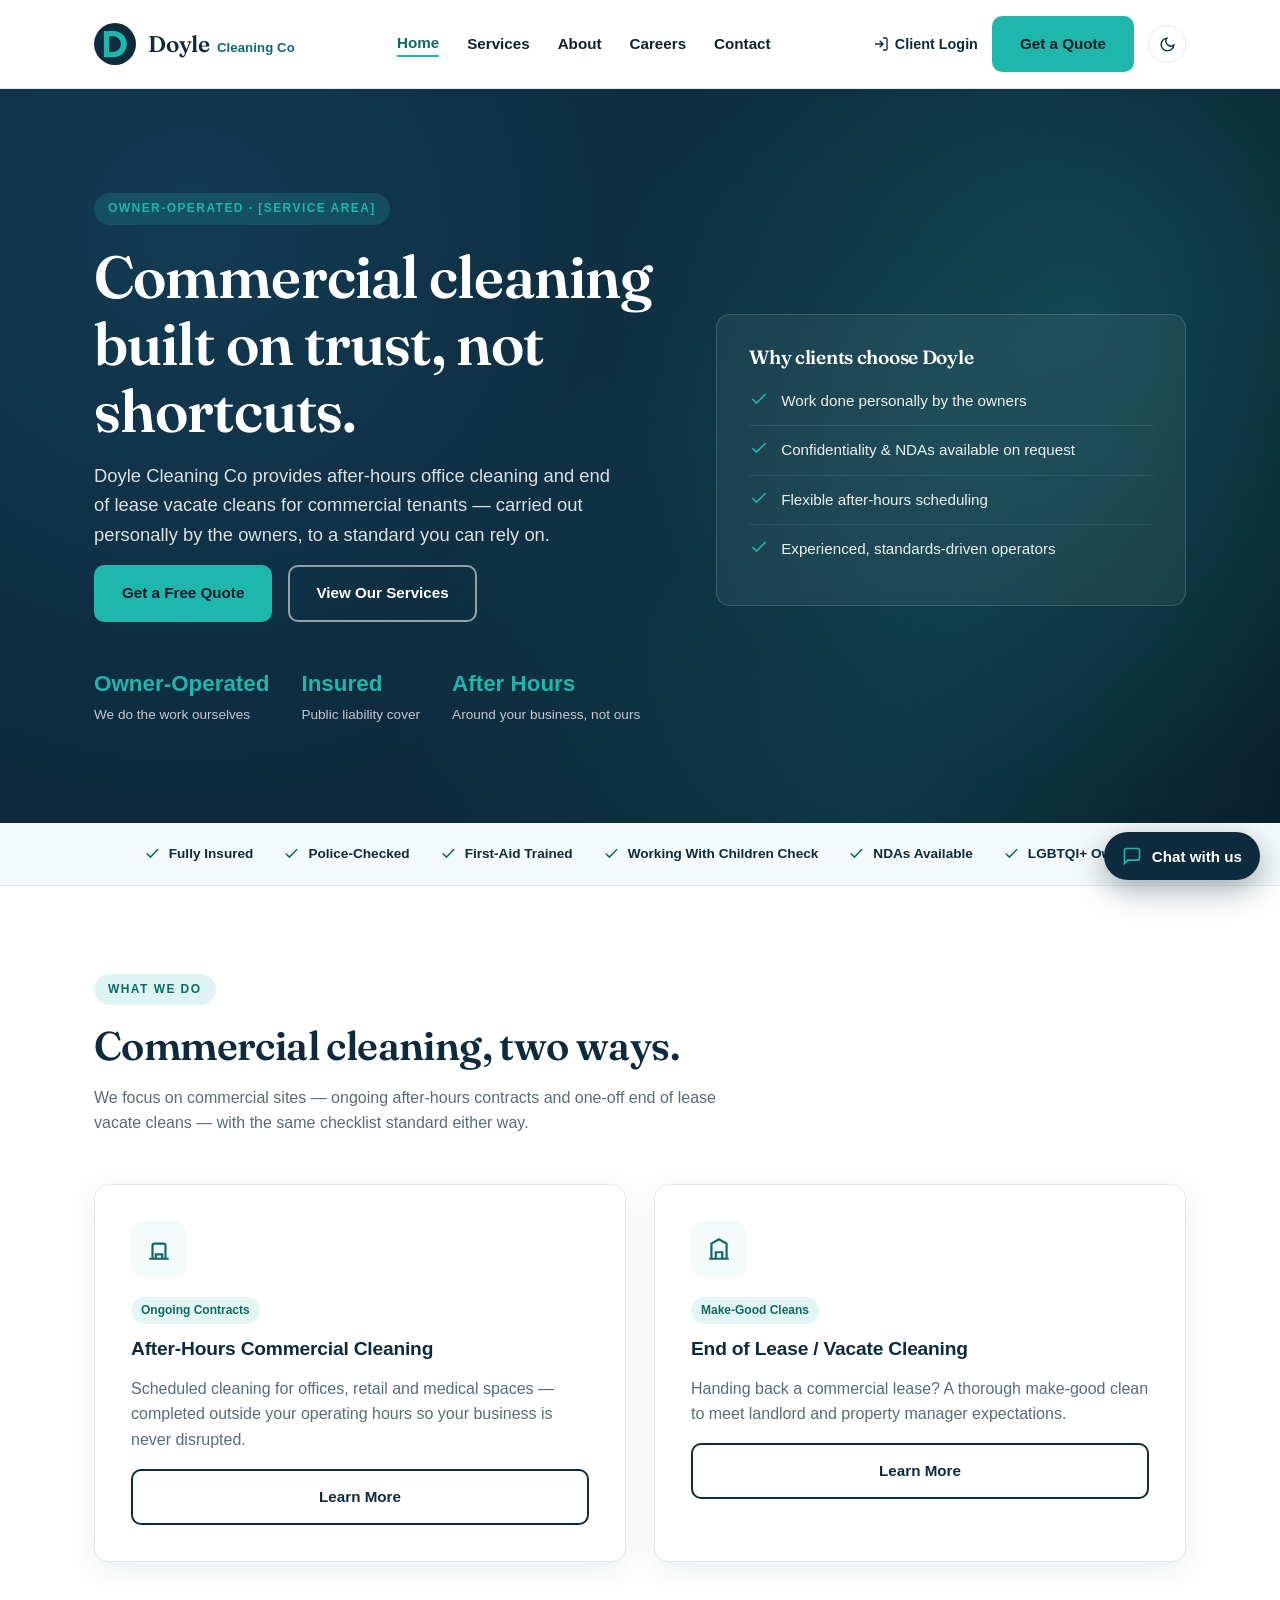
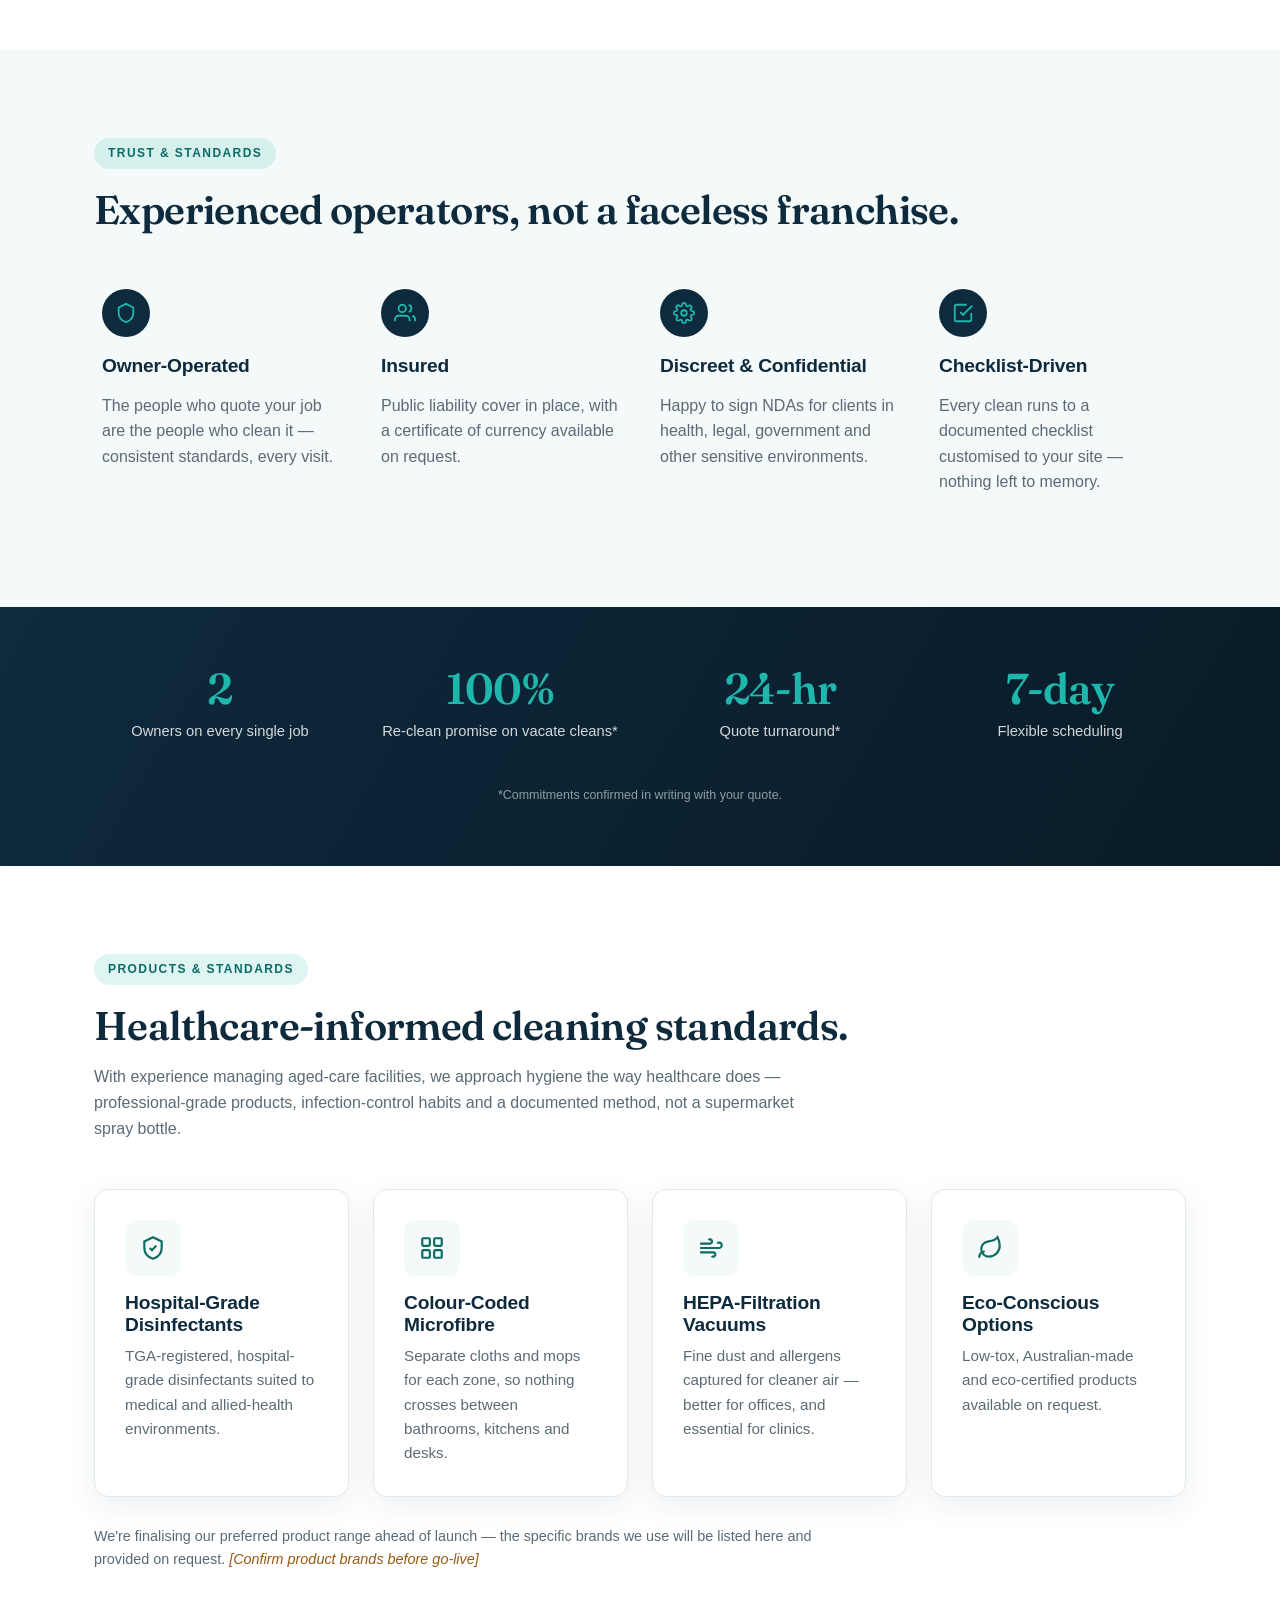
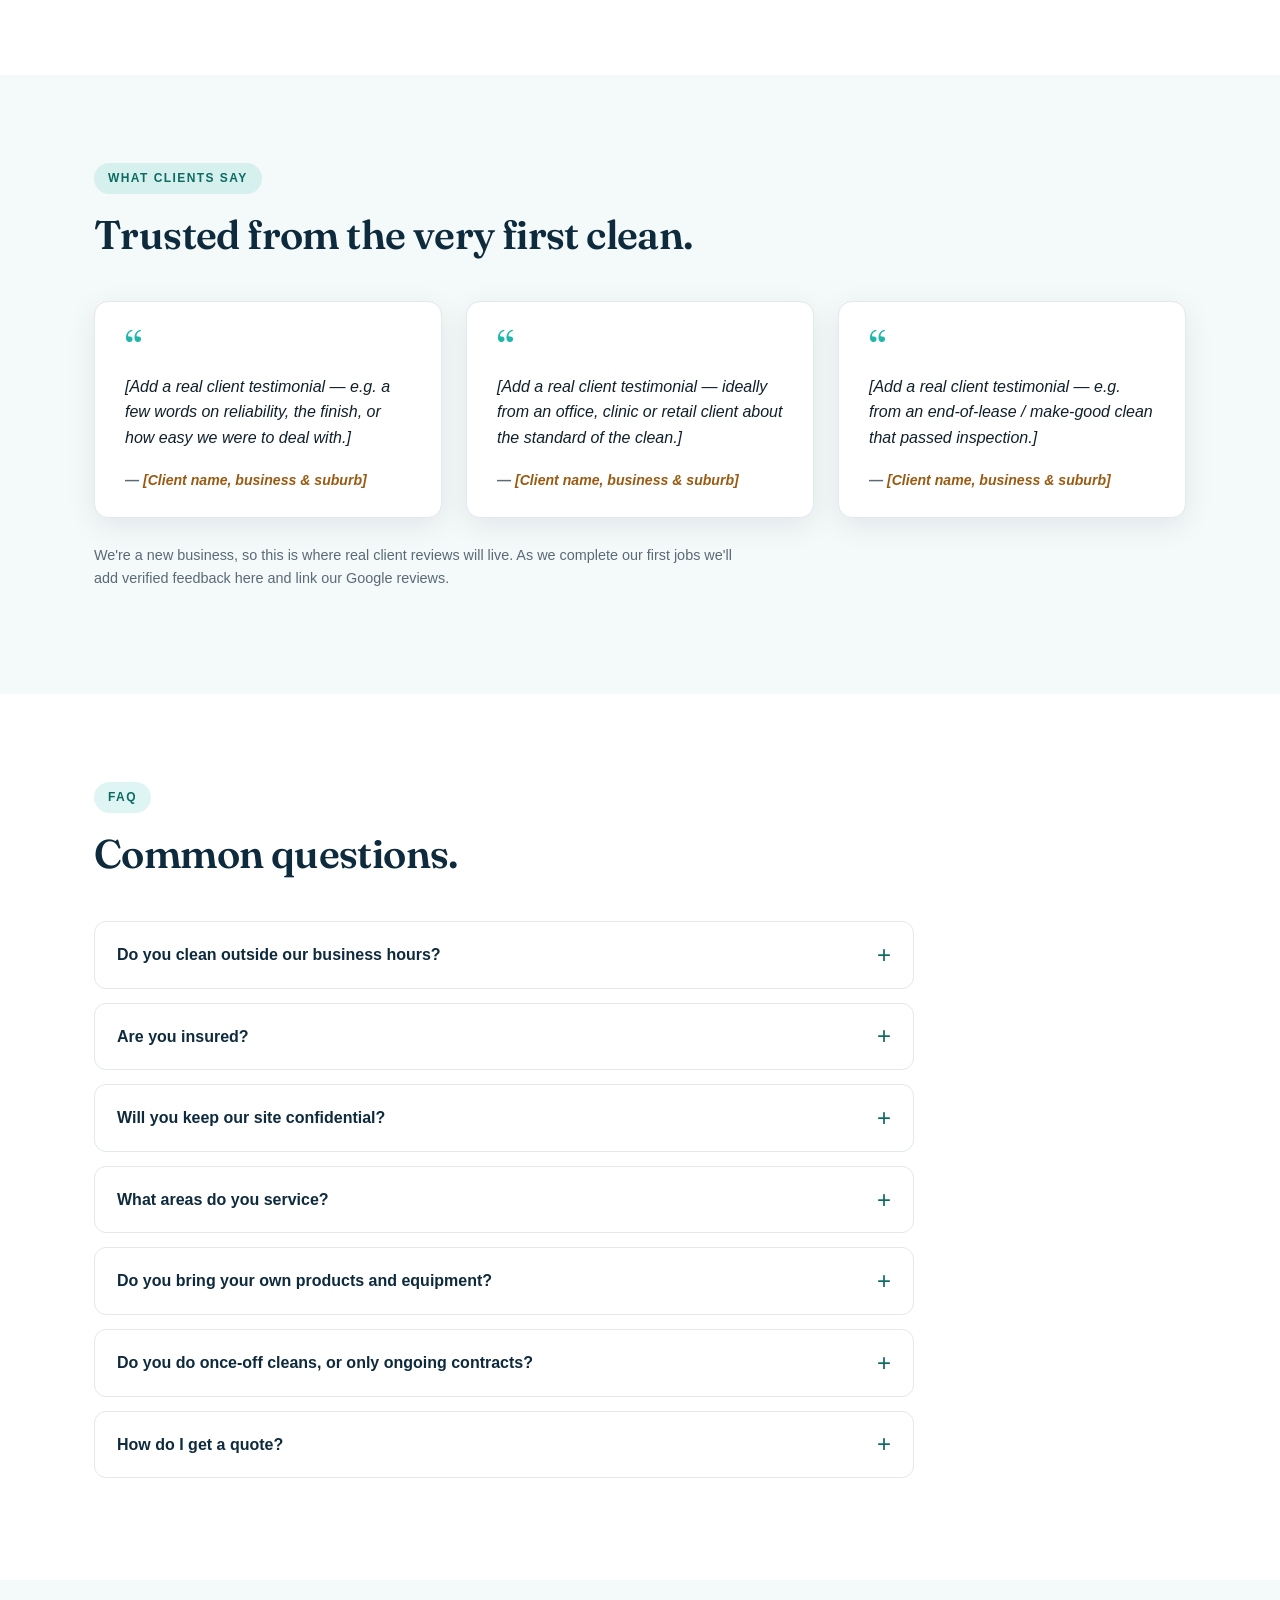
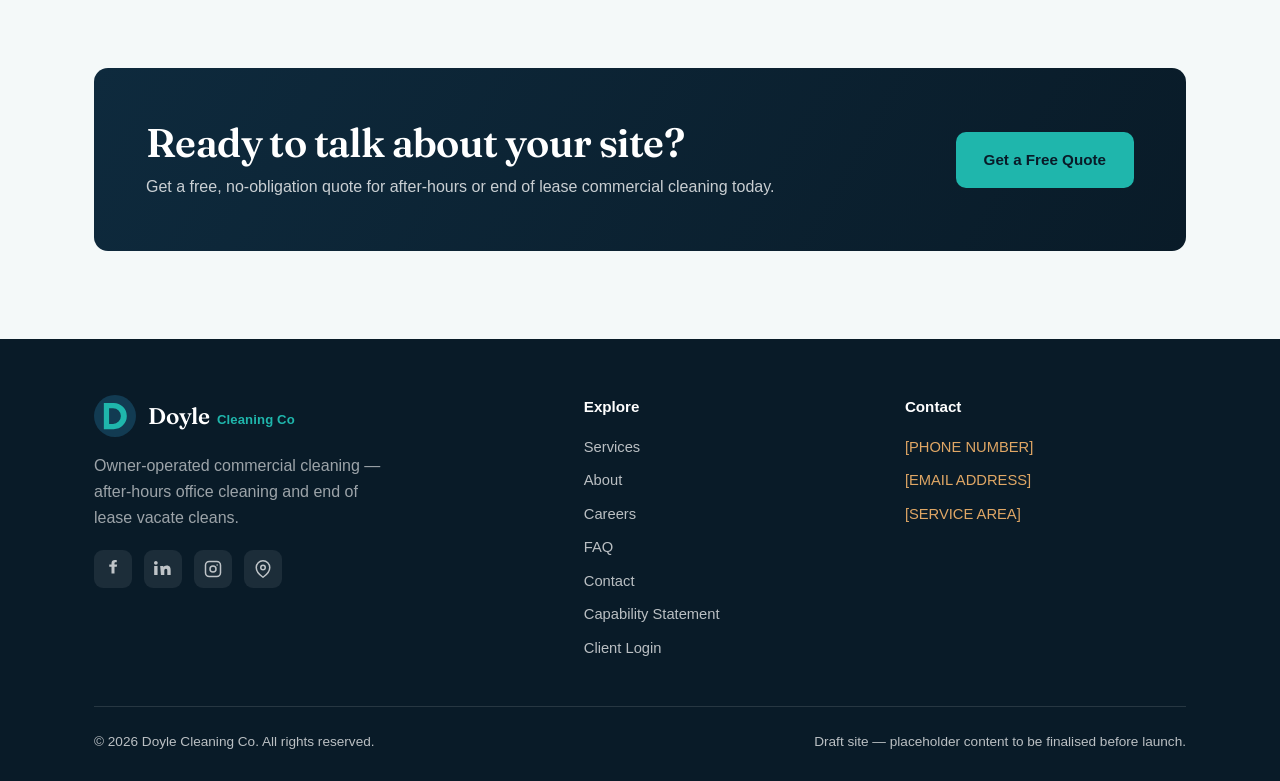
==== commit 2536a544: "Add dark mode, capability statement, internal Brand HQ page and polish - Site-wide light/dark theme:" ====
--- a/index.html
+++ b/index.html
@@ -12,6 +12,7 @@
 <meta property="og:title" content="Doyle Cleaning Co | Commercial Cleaning" />
 <meta property="og:description" content="Owner-operated commercial cleaning — after-hours office cleaning and end of lease vacate cleans." />
 <meta name="twitter:card" content="summary" />
+<script>try{var t=localStorage.getItem('doyle-theme');if(t){document.documentElement.dataset.theme=t}else if(matchMedia('(prefers-color-scheme: dark)').matches){document.documentElement.dataset.theme='dark'}}catch(e){}</script>
 <link rel="stylesheet" href="assets/styles.css" />
 <script type="application/ld+json">
 {
@@ -51,6 +52,10 @@
         Client Login
       </a>
       <a href="contact.html" class="btn btn-primary">Get a Quote</a>
+      <button class="theme-toggle" id="themeToggle" aria-label="Toggle dark mode" type="button">
+        <svg class="moon" width="17" height="17" viewBox="0 0 24 24" fill="none" stroke="currentColor" stroke-width="2" aria-hidden="true"><path d="M21 12.79A9 9 0 1 1 11.21 3 7 7 0 0 0 21 12.79Z"/></svg>
+        <svg class="sun" width="17" height="17" viewBox="0 0 24 24" fill="none" stroke="currentColor" stroke-width="2" aria-hidden="true"><circle cx="12" cy="12" r="4"/><path d="M12 2v2M12 20v2M4.9 4.9l1.4 1.4M17.7 17.7l1.4 1.4M2 12h2M20 12h2M4.9 19.1l1.4-1.4M17.7 6.3l1.4-1.4"/></svg>
+      </button>
       <button class="menu-toggle" id="menuToggle" aria-label="Toggle menu" aria-controls="navLinks" aria-expanded="false">
         <span></span><span></span><span></span>
       </button>
@@ -300,6 +305,7 @@
           <li><a href="careers.html">Careers</a></li>
           <li><a href="faq.html">FAQ</a></li>
           <li><a href="contact.html">Contact</a></li>
+          <li><a href="capability.html">Capability Statement</a></li>
           <li><a href="login.html">Client Login</a></li>
         </ul>
       </div>
@@ -313,7 +319,7 @@
       </div>
     </div>
     <div class="footer-bottom">
-      <span>© 2026 Doyle Cleaning Co. All rights reserved.</span>
+      <span>© <span class="js-year">2026</span> Doyle Cleaning Co. All rights reserved.</span>
       <span>Draft site — placeholder content to be finalised before launch.</span>
     </div>
   </div>
--- a/assets/styles.css
+++ b/assets/styles.css
@@ -13,6 +13,7 @@
   --bg-tint: #f4f9f9;
   --white: #ffffff;
   --amber-text: #9a5a12;     /* AA-safe amber for placeholder markers */
+  --page: #ffffff;           /* page background (differs from card surface in dark) */
   --radius: 14px;
   --shadow: 0 8px 30px rgba(14,42,61,0.08);
   --maxw: 1140px;
@@ -32,7 +33,7 @@
   margin:0;
   font-family: -apple-system, BlinkMacSystemFont, "Segoe UI", Roboto, Helvetica, Arial, sans-serif;
   color:var(--ink);
-  background:var(--white);
+  background:var(--page);
   line-height:1.6;
 }
 img,svg{display:block; max-width:100%;}
@@ -48,7 +49,7 @@
 
 .skip-link{
   position:absolute; left:12px; top:-60px; z-index:100;
-  background:var(--navy); color:var(--white); padding:10px 16px; border-radius:8px;
+  background:var(--navy); color:#fff; padding:10px 16px; border-radius:8px;
   text-decoration:none; font-weight:700; transition:top .15s ease;
 }
 .skip-link:focus{top:12px;}
@@ -67,11 +68,11 @@
 }
 .btn:active{transform: translateY(1px);}
 .btn-primary{background:var(--teal); color:var(--navy-dark);}
-.btn-primary:hover{background:var(--teal-dark); color:var(--white); box-shadow:0 6px 18px rgba(31,182,172,0.35);}
-.btn-outline{border-color:rgba(255,255,255,0.55); color:var(--white); background:transparent;}
-.btn-outline:hover{border-color:var(--white); background:rgba(255,255,255,0.10);}
+.btn-primary:hover{background:var(--teal-dark); color:#fff; box-shadow:0 6px 18px rgba(31,182,172,0.35);}
+.btn-outline{border-color:rgba(255,255,255,0.55); color:#fff; background:transparent;}
+.btn-outline:hover{border-color:#fff; background:rgba(255,255,255,0.10);}
 .btn-dark-outline{border-color:var(--navy); color:var(--navy); background:transparent;}
-.btn-dark-outline:hover{background:var(--navy); color:var(--white);}
+.btn-dark-outline:hover{background:var(--navy); color:#fff;}
 .btn-ghost{border-color:var(--line); color:var(--navy); background:var(--white);}
 .btn-ghost:hover{border-color:var(--navy);}
 :focus-visible{outline:3px solid var(--teal); outline-offset:2px; border-radius:4px;}
@@ -105,7 +106,7 @@
 /* Page hero (interior pages) */
 .page-hero{
   background: radial-gradient(circle at 15% 20%, #123b52 0%, var(--navy) 45%, var(--navy-dark) 100%);
-  color:var(--white); position:relative; overflow:hidden; padding:72px 0;
+  color:#fff; position:relative; overflow:hidden; padding:72px 0;
 }
 .page-hero .eyebrow{color:var(--teal); background:rgba(31,182,172,0.20);}
 .page-hero h1{margin-bottom:12px;}
@@ -114,7 +115,7 @@
 /* Home hero */
 .hero{
   background: radial-gradient(circle at 15% 20%, #123b52 0%, var(--navy) 45%, var(--navy-dark) 100%);
-  color:var(--white); position:relative; overflow:hidden; padding:104px 0 96px;
+  color:#fff; position:relative; overflow:hidden; padding:104px 0 96px;
 }
 .hero::before{
   content:""; position:absolute; inset:0;
@@ -209,10 +210,10 @@
 .cta-section{background:var(--bg-tint);}
 .cta-banner{
   background: linear-gradient(120deg, var(--navy) 0%, var(--navy-dark) 100%);
-  color:var(--white); border-radius:var(--radius); padding:52px;
+  color:#fff; border-radius:var(--radius); padding:52px;
   display:flex; align-items:center; justify-content:space-between; gap:24px; flex-wrap:wrap;
 }
-.cta-banner h2{color:var(--white); margin-bottom:8px;}
+.cta-banner h2{color:#fff; margin-bottom:8px;}
 .cta-banner p{color:rgba(255,255,255,0.78); margin-bottom:0;}
 
 /* Careers */
@@ -252,8 +253,8 @@
 /* Footer */
 footer.site{background:var(--navy-dark); color:rgba(255,255,255,0.72); padding:56px 0 28px;}
 .footer-grid{display:grid; grid-template-columns:1.6fr 1fr 1fr; gap:40px; margin-bottom:36px;}
-footer.site .brand span{color:var(--white);}
-footer.site h4{color:var(--white); font-size:0.95rem; margin:0 0 16px;}
+footer.site .brand span{color:#fff;}
+footer.site h4{color:#fff; font-size:0.95rem; margin:0 0 16px;}
 footer.site ul{list-style:none; padding:0; margin:0;}
 footer.site li{margin-bottom:10px; font-size:0.92rem;}
 footer.site a{text-decoration:none; color:rgba(255,255,255,0.72);}
@@ -362,7 +363,7 @@
 .chat-launcher{
   position:fixed; right:20px; bottom:20px; z-index:60;
   display:inline-flex; align-items:center; gap:10px;
-  background:var(--navy); color:var(--white); border:none; cursor:pointer;
+  background:var(--navy); color:#fff; border:none; cursor:pointer;
   padding:14px 18px; border-radius:999px; font-weight:700; font-size:0.95rem; font-family:inherit;
   box-shadow:0 10px 30px rgba(9,27,40,0.35);
 }
@@ -431,3 +432,100 @@
   .hero .eyebrow, .page-hero .eyebrow{color:#000; background:none;}
   *{box-shadow:none !important;}
 }
+
+/* ==========================================================================
+   Theme toggle + dark theme
+   ========================================================================== */
+.theme-toggle{
+  background:none; border:1px solid var(--line); border-radius:999px;
+  width:38px; height:38px; display:inline-flex; align-items:center; justify-content:center;
+  cursor:pointer; color:var(--navy); flex-shrink:0; padding:0;
+}
+.theme-toggle:hover{border-color:var(--teal); color:var(--teal-text);}
+.theme-toggle .sun{display:none;}
+:root[data-theme="dark"] .theme-toggle .sun{display:block;}
+:root[data-theme="dark"] .theme-toggle .moon{display:none;}
+
+.login-card h2{color:var(--navy);}
+
+:root[data-theme="dark"]{
+  --page:#0b1c27;
+  --white:#112b39;            /* card / surface */
+  --bg-tint:#0e2331;
+  --ink:#e9f1f3;
+  --muted:#9db0b8;
+  --line:rgba(255,255,255,0.13);
+  --teal-text:#56d0c6;        /* AA on dark surfaces */
+  --amber-text:#e0a765;
+  --shadow:0 8px 30px rgba(0,0,0,0.35);
+}
+:root[data-theme="dark"] header.site{background:rgba(11,28,39,0.92);}
+:root[data-theme="dark"] h2,
+:root[data-theme="dark"] h3,
+:root[data-theme="dark"] .brand .wm-name,
+:root[data-theme="dark"] label,
+:root[data-theme="dark"] .contact-info-item strong,
+:root[data-theme="dark"] .industry-item,
+:root[data-theme="dark"] .trustbar .ti,
+:root[data-theme="dark"] .info-strip,
+:root[data-theme="dark"] .family-strip,
+:root[data-theme="dark"] .creds strong,
+:root[data-theme="dark"] .pill,
+:root[data-theme="dark"] .faq summary,
+:root[data-theme="dark"] .login-card h2,
+:root[data-theme="dark"] .sig .nm,
+:root[data-theme="dark"] nav.links a,
+:root[data-theme="dark"] .nav-login,
+:root[data-theme="dark"] .theme-toggle{color:var(--ink);}
+:root[data-theme="dark"] .testimonial p{color:var(--ink);}
+:root[data-theme="dark"] .menu-toggle span{background:var(--ink);}
+:root[data-theme="dark"] nav.links a:hover,
+:root[data-theme="dark"] .nav-login:hover{color:var(--teal);}
+:root[data-theme="dark"] nav.links a[aria-current="page"]{color:var(--teal);}
+:root[data-theme="dark"] .btn-dark-outline{border-color:var(--teal); color:var(--teal-text);}
+:root[data-theme="dark"] .btn-dark-outline:hover{background:var(--teal); color:#062024;}
+:root[data-theme="dark"] input,
+:root[data-theme="dark"] select,
+:root[data-theme="dark"] textarea{background:var(--white); color:var(--ink); border-color:#4a626e;}
+:root[data-theme="dark"] .cta-banner{border:1px solid var(--line);}
+:root[data-theme="dark"] .chat-note{background:var(--white); color:var(--muted);}
+:root[data-theme="dark"] .chat-msg.bot{color:var(--ink);}
+:root[data-theme="dark"] .story-photo{border-color:#3c525d;}
+
+/* Internal / capability pages */
+.internal-strip{
+  background:#3b2f14; color:#ffd694; font-size:.88rem; font-weight:600;
+  padding:10px 0; text-align:center;
+}
+:root:not([data-theme="dark"]) .internal-strip{background:#fff4de; color:#7a5410;}
+.spec-card{background:var(--white); border:1px solid var(--line); border-radius:var(--radius);
+  padding:30px; box-shadow:var(--shadow); margin-top:28px;}
+.spec-card h3{display:flex; align-items:center; gap:10px;}
+.spec-table{width:100%; border-collapse:collapse; margin:14px 0 6px; font-size:.92rem;}
+.spec-table th, .spec-table td{text-align:left; padding:9px 12px; border-bottom:1px solid var(--line); vertical-align:top;}
+.spec-table th{color:var(--navy); width:32%; font-size:.85rem;}
+:root[data-theme="dark"] .spec-table th{color:var(--ink);}
+.spec-table td{color:var(--muted);}
+.spec-table code{font-size:.85em; background:var(--bg-tint); padding:2px 6px; border-radius:6px; color:var(--teal-text);}
+.ig-grid{display:grid; grid-template-columns:repeat(3,1fr); gap:6px; max-width:420px; margin:16px 0;}
+.ig-tile{aspect-ratio:1/1; border-radius:6px; display:flex; align-items:center; justify-content:center;
+  text-align:center; font-size:.72rem; font-weight:700; padding:8px; line-height:1.3;}
+.ig-tile.navy{background:var(--navy); color:#fff;}
+.ig-tile.teal{background:var(--teal); color:#062024;}
+.ig-tile.lite{background:var(--bg-tint); color:var(--navy); border:1px solid var(--line);}
+:root[data-theme="dark"] .ig-tile.lite{color:var(--ink);}
+.hl-row{display:flex; gap:16px; flex-wrap:wrap; margin:16px 0;}
+.hl{display:flex; flex-direction:column; align-items:center; gap:8px; font-size:.75rem; color:var(--muted); font-weight:600;}
+.hl .dot{width:64px; height:64px; border-radius:50%; background:var(--navy); border:2px solid var(--teal);
+  display:flex; align-items:center; justify-content:center; color:var(--teal);}
+
+/* Capability sheet */
+.cap-sheet{max-width:860px; margin:0 auto;}
+.cap-sheet .spec-card{margin-top:22px;}
+.cap-two{display:grid; grid-template-columns:1fr 1fr; gap:22px;}
+@media (max-width:760px){.cap-two{grid-template-columns:1fr;}}
+@media print{
+  .internal-strip, .theme-toggle{display:none !important;}
+  .spec-card{box-shadow:none; border:1px solid #ccc; break-inside:avoid;}
+  body{background:#fff;}
+}
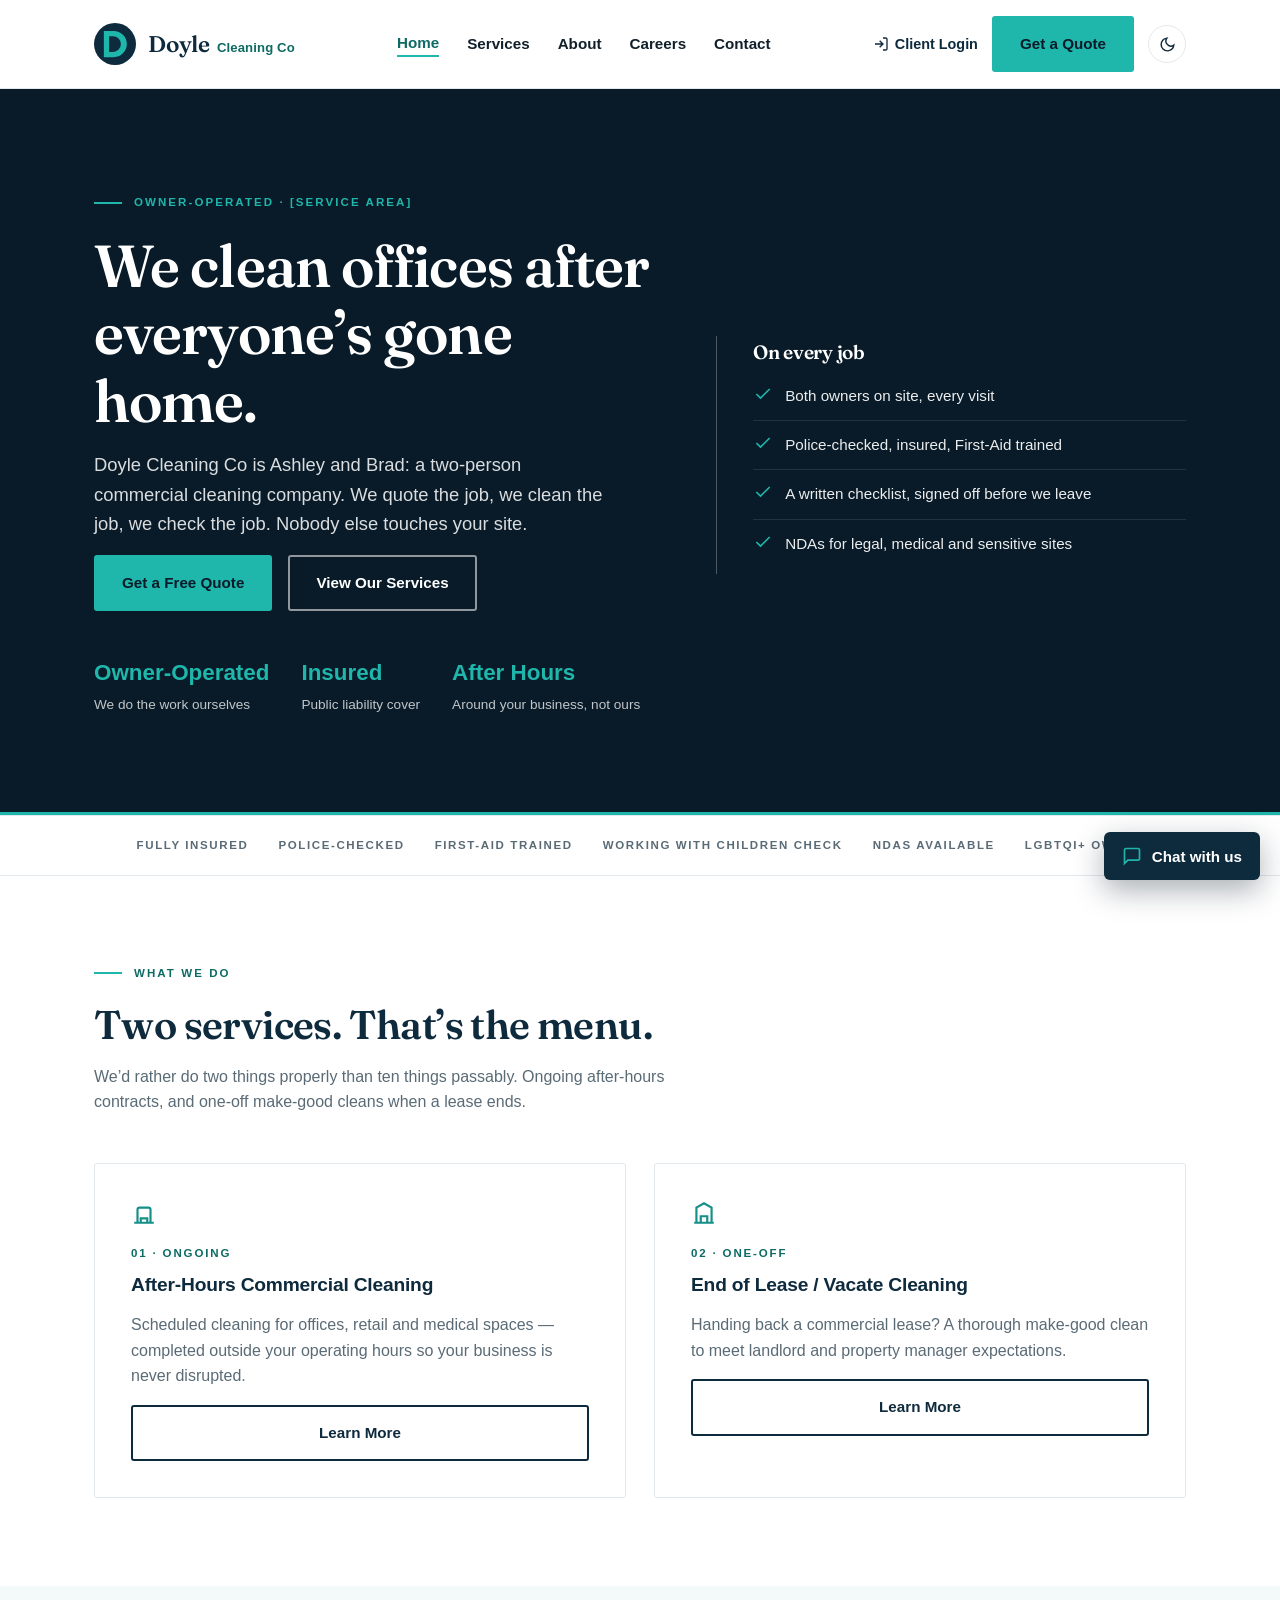
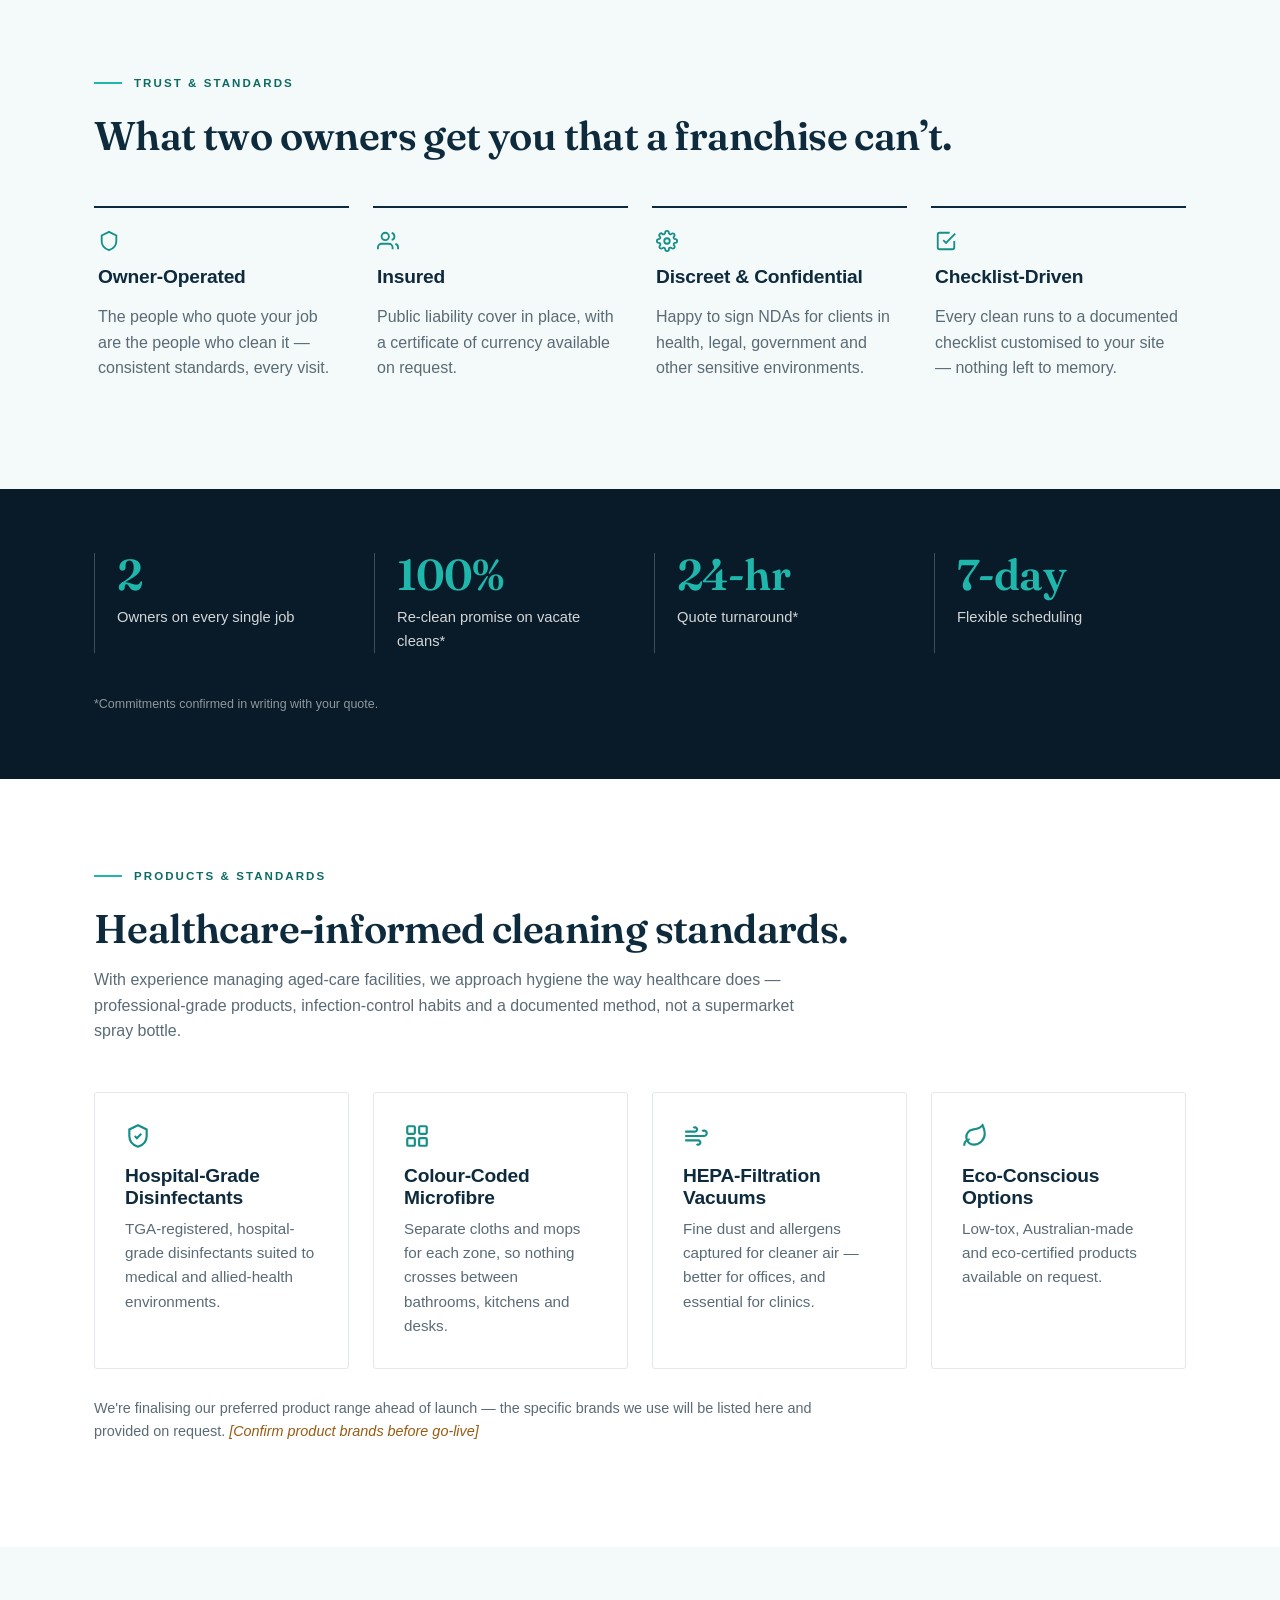
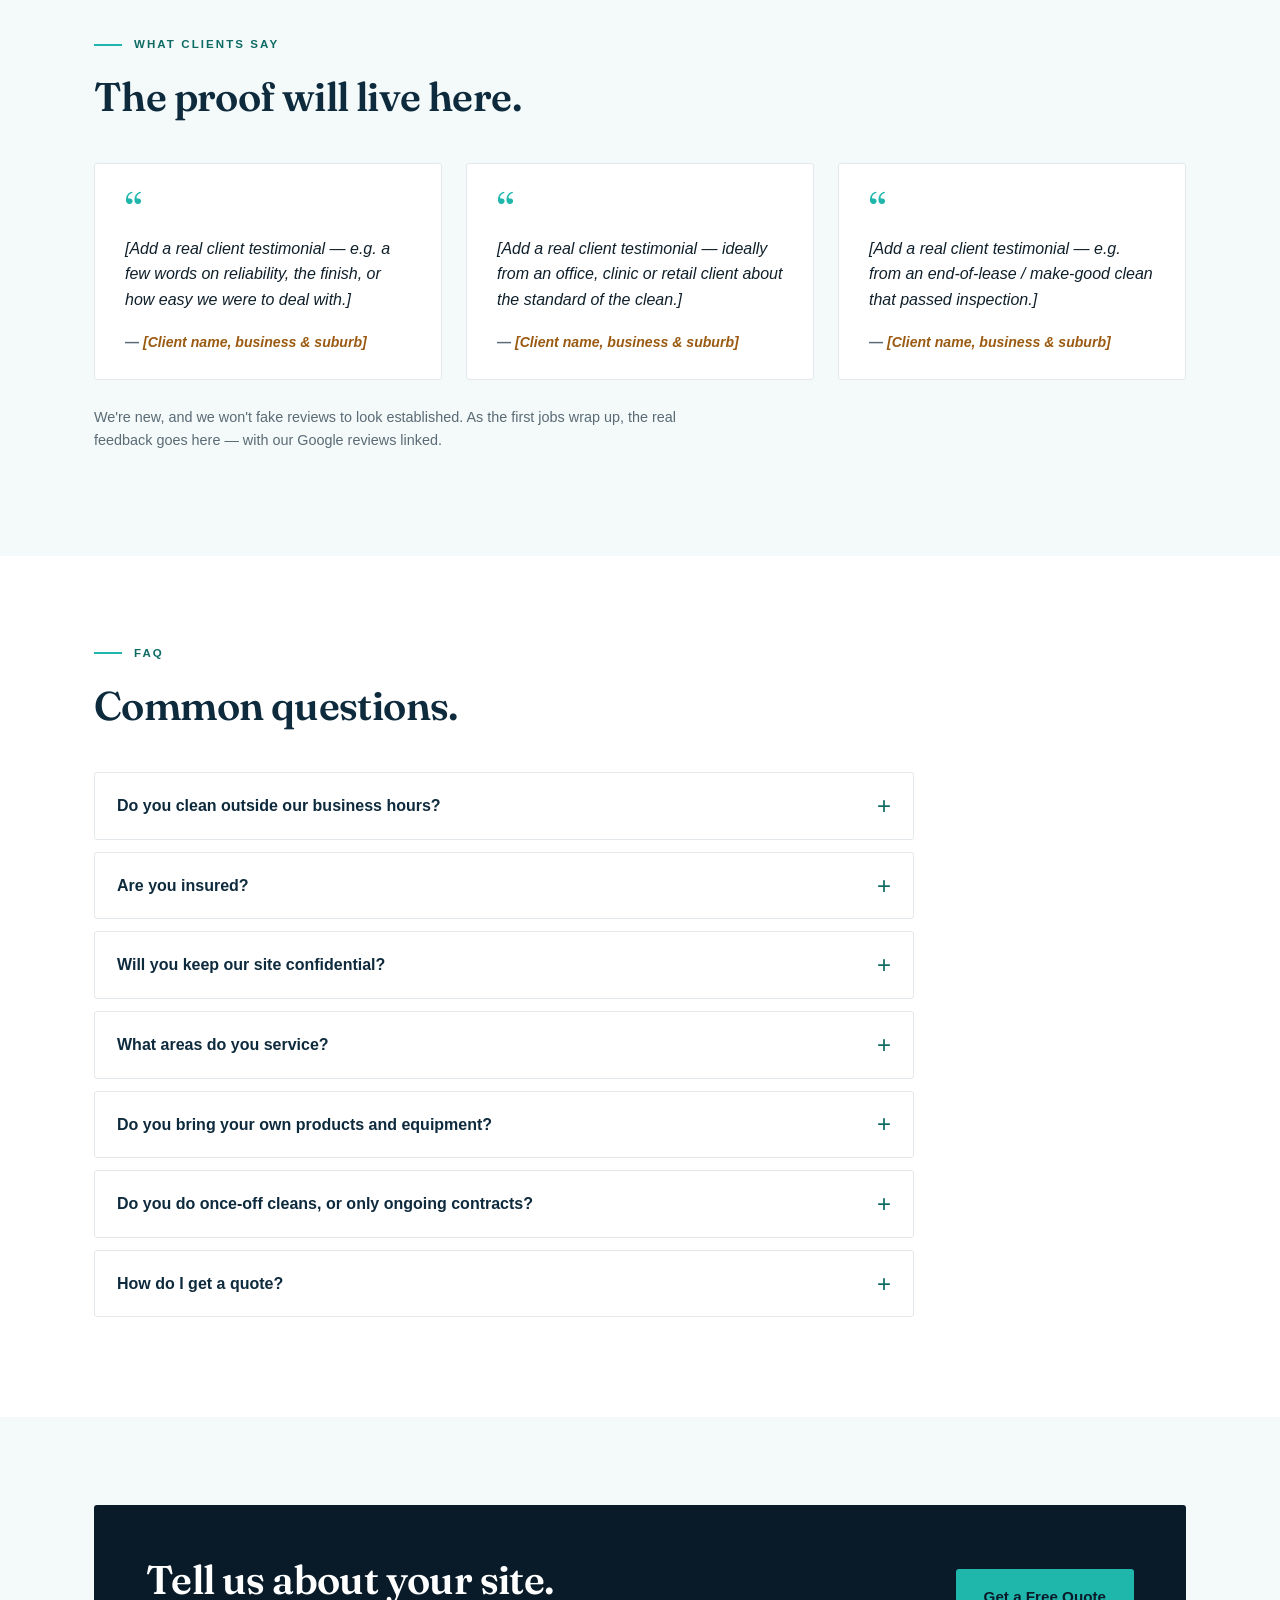
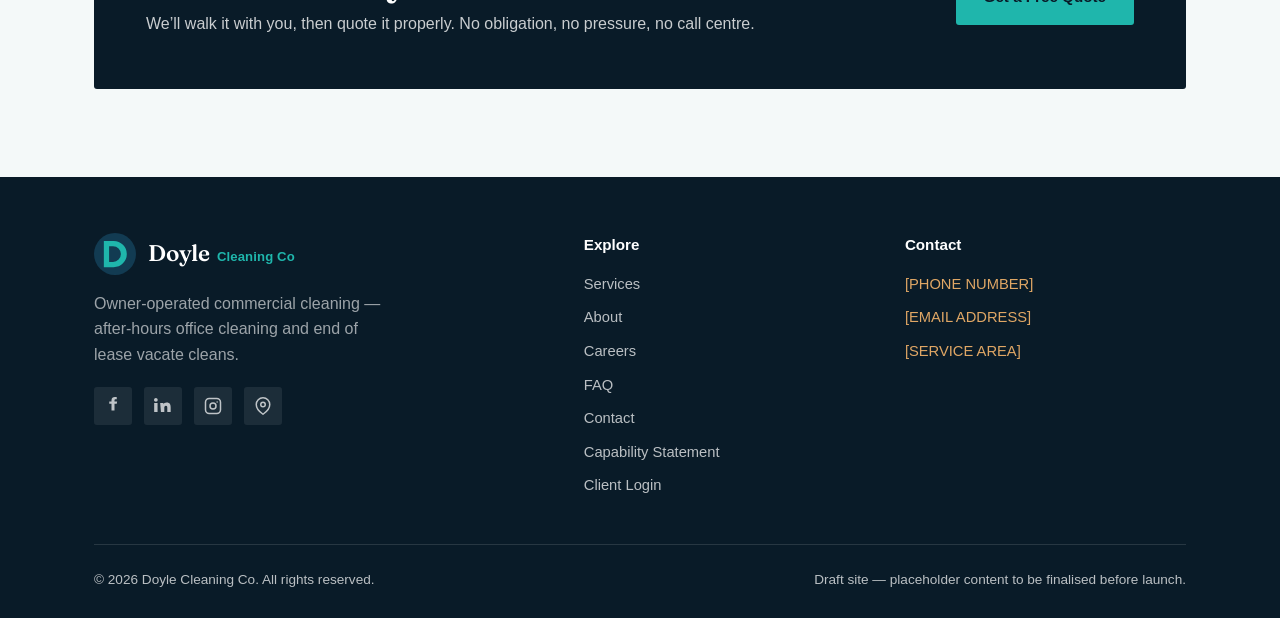
==== commit 092e4144: "Redesign: replace generic template look with editorial job-sheet direction Kill the AI-landing-page " ====
--- a/index.html
+++ b/index.html
@@ -69,8 +69,8 @@
   <div class="wrap hero-grid">
     <div>
       <span class="eyebrow">Owner-Operated · [SERVICE AREA]</span>
-      <h1>Commercial cleaning built on trust, not shortcuts.</h1>
-      <p class="lead">Doyle Cleaning Co provides after-hours office cleaning and end of lease vacate cleans for commercial tenants — carried out personally by the owners, to a standard you can rely on.</p>
+      <h1>We clean offices after everyone&rsquo;s gone home.</h1>
+      <p class="lead">Doyle Cleaning Co is Ashley and Brad: a two-person commercial cleaning company. We quote the job, we clean the job, we check the job. Nobody else touches your site.</p>
       <div class="hero-actions">
         <a href="contact.html" class="btn btn-primary">Get a Free Quote</a>
         <a href="services.html" class="btn btn-outline">View Our Services</a>
@@ -82,12 +82,12 @@
       </div>
     </div>
     <div class="hero-card">
-      <h2>Why clients choose Doyle</h2>
+      <h2>On every job</h2>
       <ul>
-        <li><svg class="check" viewBox="0 0 24 24" fill="none" stroke="currentColor" stroke-width="2" aria-hidden="true"><path d="M20 6 9 17l-5-5"/></svg> Work done personally by the owners</li>
-        <li><svg class="check" viewBox="0 0 24 24" fill="none" stroke="currentColor" stroke-width="2" aria-hidden="true"><path d="M20 6 9 17l-5-5"/></svg> Confidentiality &amp; NDAs available on request</li>
-        <li><svg class="check" viewBox="0 0 24 24" fill="none" stroke="currentColor" stroke-width="2" aria-hidden="true"><path d="M20 6 9 17l-5-5"/></svg> Flexible after-hours scheduling</li>
-        <li><svg class="check" viewBox="0 0 24 24" fill="none" stroke="currentColor" stroke-width="2" aria-hidden="true"><path d="M20 6 9 17l-5-5"/></svg> Experienced, standards-driven operators</li>
+        <li><svg class="check" viewBox="0 0 24 24" fill="none" stroke="currentColor" stroke-width="2" aria-hidden="true"><path d="M20 6 9 17l-5-5"/></svg> Both owners on site, every visit</li>
+        <li><svg class="check" viewBox="0 0 24 24" fill="none" stroke="currentColor" stroke-width="2" aria-hidden="true"><path d="M20 6 9 17l-5-5"/></svg> Police-checked, insured, First-Aid trained</li>
+        <li><svg class="check" viewBox="0 0 24 24" fill="none" stroke="currentColor" stroke-width="2" aria-hidden="true"><path d="M20 6 9 17l-5-5"/></svg> A written checklist, signed off before we leave</li>
+        <li><svg class="check" viewBox="0 0 24 24" fill="none" stroke="currentColor" stroke-width="2" aria-hidden="true"><path d="M20 6 9 17l-5-5"/></svg> NDAs for legal, medical and sensitive sites</li>
       </ul>
     </div>
   </div>
@@ -107,14 +107,14 @@
 <section id="services-overview">
   <div class="wrap">
     <span class="eyebrow">What We Do</span>
-    <h2>Commercial cleaning, two ways.</h2>
-    <p style="max-width:640px;">We focus on commercial sites — ongoing after-hours contracts and one-off end of lease vacate cleans — with the same checklist standard either way.</p>
+    <h2>Two services. That&rsquo;s the menu.</h2>
+    <p style="max-width:640px;">We&rsquo;d rather do two things properly than ten things passably. Ongoing after-hours contracts, and one-off make-good cleans when a lease ends.</p>
     <div class="services-grid">
       <div class="service-card">
         <div class="service-icon">
           <svg width="26" height="26" viewBox="0 0 24 24" fill="none" stroke="currentColor" stroke-width="2" aria-hidden="true"><path d="M3 21h18M6 21V9a2 2 0 0 1 2-2h8a2 2 0 0 1 2 2v12M9 21v-4h6v4M9 9h.01M9 13h.01M15 9h.01M15 13h.01"/></svg>
         </div>
-        <span class="tag">Ongoing Contracts</span>
+        <span class="tag">01 &middot; Ongoing</span>
         <h3>After-Hours Commercial Cleaning</h3>
         <p>Scheduled cleaning for offices, retail and medical spaces — completed outside your operating hours so your business is never disrupted.</p>
         <a href="services.html" class="btn btn-dark-outline">Learn More</a>
@@ -123,7 +123,7 @@
         <div class="service-icon">
           <svg width="26" height="26" viewBox="0 0 24 24" fill="none" stroke="currentColor" stroke-width="2" aria-hidden="true"><path d="M3 21h18M5 21V7l7-4 7 4v14M9 21v-6h6v6"/></svg>
         </div>
-        <span class="tag">Make-Good Cleans</span>
+        <span class="tag">02 &middot; One-off</span>
         <h3>End of Lease / Vacate Cleaning</h3>
         <p>Handing back a commercial lease? A thorough make-good clean to meet landlord and property manager expectations.</p>
         <a href="services.html" class="btn btn-dark-outline">Learn More</a>
@@ -135,7 +135,7 @@
 <section id="why" class="section-tint">
   <div class="wrap">
     <span class="eyebrow">Trust &amp; Standards</span>
-    <h2>Experienced operators, not a faceless franchise.</h2>
+    <h2>What two owners get you that a franchise can&rsquo;t.</h2>
     <div class="feature-grid">
       <div class="feature-card">
         <div class="feature-icon"><svg width="22" height="22" viewBox="0 0 24 24" fill="none" stroke="currentColor" stroke-width="2" aria-hidden="true"><path d="M12 2 4 6v6c0 5 3.5 8.5 8 10 4.5-1.5 8-5 8-10V6z"/></svg></div>
@@ -205,7 +205,7 @@
 <section class="section-tint" id="testimonials">
   <div class="wrap">
     <span class="eyebrow">What Clients Say</span>
-    <h2>Trusted from the very first clean.</h2>
+    <h2>The proof will live here.</h2>
     <div class="testi-grid">
       <div class="testimonial">
         <div class="mark" aria-hidden="true">&ldquo;</div>
@@ -223,7 +223,7 @@
         <div class="who">— <span class="placeholder">[Client name, business &amp; suburb]</span></div>
       </div>
     </div>
-    <p class="testi-note">We're a new business, so this is where real client reviews will live. As we complete our first jobs we'll add verified feedback here and link our Google reviews.</p>
+    <p class="testi-note">We're new, and we won't fake reviews to look established. As the first jobs wrap up, the real feedback goes here — with our Google reviews linked.</p>
   </div>
 </section>
 
@@ -268,8 +268,8 @@
   <div class="wrap">
     <div class="cta-banner">
       <div>
-        <h2>Ready to talk about your site?</h2>
-        <p>Get a free, no-obligation quote for after-hours or end of lease commercial cleaning today.</p>
+        <h2>Tell us about your site.</h2>
+        <p>We&rsquo;ll walk it with you, then quote it properly. No obligation, no pressure, no call centre.</p>
       </div>
       <a href="contact.html" class="btn btn-primary">Get a Free Quote</a>
     </div>
--- a/assets/styles.css
+++ b/assets/styles.css
@@ -14,8 +14,8 @@
   --white: #ffffff;
   --amber-text: #9a5a12;     /* AA-safe amber for placeholder markers */
   --page: #ffffff;           /* page background (differs from card surface in dark) */
-  --radius: 14px;
-  --shadow: 0 8px 30px rgba(14,42,61,0.08);
+  --radius: 3px;
+  --shadow: none;
   --maxw: 1140px;
   --font-body: -apple-system, BlinkMacSystemFont, "Segoe UI", Roboto, Helvetica, Arial, sans-serif;
   --font-display: "Fraunces", Georgia, "Times New Roman", serif;
@@ -55,14 +55,13 @@
 .skip-link:focus{top:12px;}
 
 .eyebrow{
-  display:inline-block; text-transform:uppercase; letter-spacing:0.12em;
-  font-size:0.75rem; font-weight:700; color:var(--teal-text);
-  background:rgba(31,182,172,0.14); padding:6px 14px; border-radius:999px;
-  margin-bottom:18px;
-}
+  display:flex; align-items:center; gap:12px; text-transform:uppercase; letter-spacing:0.18em;
+  font-size:0.72rem; font-weight:700; color:var(--teal-text); margin-bottom:20px;
+}
+.eyebrow::before{content:""; width:28px; height:2px; background:var(--teal); flex-shrink:0;}
 .btn{
   display:inline-flex; align-items:center; justify-content:center; gap:8px;
-  padding:14px 26px; border-radius:10px; font-weight:700; font-size:0.95rem;
+  padding:14px 26px; border-radius:3px; font-weight:700; font-size:0.95rem;
   text-decoration:none; cursor:pointer; border:2px solid transparent;
   transition: transform .15s ease, box-shadow .15s ease, background .15s ease, color .15s ease;
 }
@@ -105,26 +104,19 @@
 
 /* Page hero (interior pages) */
 .page-hero{
-  background: radial-gradient(circle at 15% 20%, #123b52 0%, var(--navy) 45%, var(--navy-dark) 100%);
+  background:var(--navy-dark); border-bottom:3px solid var(--teal);
   color:#fff; position:relative; overflow:hidden; padding:72px 0;
 }
-.page-hero .eyebrow{color:var(--teal); background:rgba(31,182,172,0.20);}
+.page-hero .eyebrow{color:var(--teal);} .page-hero .eyebrow::before{background:var(--teal);}
 .page-hero h1{margin-bottom:12px;}
 .page-hero p{color:rgba(255,255,255,0.82); font-size:1.12rem; max-width:600px;}
 
 /* Home hero */
 .hero{
-  background: radial-gradient(circle at 15% 20%, #123b52 0%, var(--navy) 45%, var(--navy-dark) 100%);
+  background:var(--navy-dark); border-bottom:3px solid var(--teal);
   color:#fff; position:relative; overflow:hidden; padding:104px 0 96px;
 }
-.hero::before{
-  content:""; position:absolute; inset:0;
-  background-image:
-    radial-gradient(circle at 85% 30%, rgba(31,182,172,0.25), transparent 40%),
-    radial-gradient(circle at 70% 90%, rgba(31,182,172,0.15), transparent 45%);
-  pointer-events:none;
-}
-.hero .eyebrow{color:var(--teal); background:rgba(31,182,172,0.20);}
+.hero .eyebrow{color:var(--teal);} .hero .eyebrow::before{background:var(--teal);}
 .hero-grid{display:grid; grid-template-columns:1.1fr 0.9fr; gap:48px; align-items:center; position:relative;}
 .hero p.lead{color:rgba(255,255,255,0.85); font-size:1.15rem; max-width:520px;}
 .hero-actions{display:flex; gap:16px; flex-wrap:wrap; margin-top:8px;}
@@ -132,8 +124,8 @@
 .hero-stats div strong{display:block; font-size:1.4rem; color:var(--teal);}
 .hero-stats div span{font-size:0.85rem; color:rgba(255,255,255,0.75);}
 .hero-card{
-  background:rgba(255,255,255,0.06); border:1px solid rgba(255,255,255,0.15);
-  border-radius:var(--radius); padding:32px; -webkit-backdrop-filter:blur(4px); backdrop-filter:blur(4px);
+  background:none; border:none; border-left:1px solid rgba(255,255,255,0.28);
+  border-radius:0; padding:6px 0 6px 36px;
 }
 .hero-card h2{color:#fff; font-size:1.2rem; margin-bottom:8px;}
 .hero-card ul{list-style:none; padding:0; margin:0;}
@@ -154,24 +146,18 @@
   border:1px solid var(--line); border-radius:var(--radius); padding:36px;
   background:var(--white); box-shadow:var(--shadow); display:flex; flex-direction:column;
 }
-.service-icon{
-  width:56px; height:56px; border-radius:12px; background:var(--bg-tint);
-  display:flex; align-items:center; justify-content:center; margin-bottom:20px; color:var(--teal-text);
-}
+.service-icon{display:block; margin-bottom:18px; color:var(--teal-dark);}
 .service-card ul{margin:16px 0 24px; padding-left:0; list-style:none;}
 .service-card .tag{
-  align-self:flex-start; font-size:0.75rem; font-weight:700; color:var(--teal-text);
-  background:rgba(31,182,172,0.12); padding:4px 10px; border-radius:999px; margin-bottom:14px;
+  align-self:flex-start; font-size:0.72rem; font-weight:800; letter-spacing:0.16em;
+  text-transform:uppercase; color:var(--teal-text); margin-bottom:12px;
 }
 
 /* Feature / trust grid */
 .section-tint{background:var(--bg-tint);}
 .feature-grid{display:grid; grid-template-columns:repeat(4,1fr); gap:24px; margin-top:48px;}
-.feature-card{text-align:left; padding:8px;}
-.feature-icon{
-  width:48px; height:48px; border-radius:50%; background:var(--navy);
-  color:var(--teal); display:flex; align-items:center; justify-content:center; margin-bottom:18px;
-}
+.feature-card{text-align:left; padding:22px 4px 4px; border-top:2px solid var(--navy);}
+.feature-icon{display:block; color:var(--teal-dark); margin-bottom:14px;}
 
 /* Founders (professional) */
 .founders-grid{display:grid; grid-template-columns:repeat(2,1fr); gap:28px; margin-top:44px;}
@@ -181,7 +167,7 @@
 }
 .founder-head{display:flex; align-items:center; gap:16px; margin-bottom:20px;}
 .monogram{
-  width:60px; height:60px; border-radius:14px; background:var(--navy); color:var(--teal);
+  width:60px; height:60px; border-radius:3px; background:var(--navy); color:var(--teal);
   display:flex; align-items:center; justify-content:center; font-weight:800; font-size:1.3rem; flex-shrink:0;
 }
 .founder-head h3{margin-bottom:2px;}
@@ -193,23 +179,23 @@
 
 /* Values / info strip */
 .info-strip{
-  display:flex; align-items:center; gap:14px; margin-top:36px; padding:18px 22px;
-  background:var(--bg-tint); border-radius:12px; font-size:0.95rem; color:var(--navy); font-weight:600;
+  display:flex; align-items:center; gap:14px; margin-top:36px; padding:16px 20px;
+  background:none; border:1px solid var(--line); border-left:3px solid var(--teal);
+  border-radius:3px; font-size:0.95rem; color:var(--navy); font-weight:600;
 }
 .info-strip svg{color:var(--teal-text); flex-shrink:0;}
 
 /* Steps */
 .steps{display:grid; grid-template-columns:repeat(3,1fr); gap:32px; margin-top:48px;}
 .step-num{
-  display:inline-flex; align-items:center; justify-content:center;
-  width:44px; height:44px; border-radius:50%; background:var(--teal); color:var(--navy-dark);
-  font-weight:800; font-size:1.1rem; margin-bottom:18px;
+  display:block; color:var(--teal-dark); font-family:var(--font-display);
+  font-weight:600; font-size:2.5rem; line-height:1; margin-bottom:12px;
 }
 
 /* CTA banner */
 .cta-section{background:var(--bg-tint);}
 .cta-banner{
-  background: linear-gradient(120deg, var(--navy) 0%, var(--navy-dark) 100%);
+  background:var(--navy-dark);
   color:#fff; border-radius:var(--radius); padding:52px;
   display:flex; align-items:center; justify-content:space-between; gap:24px; flex-wrap:wrap;
 }
@@ -219,24 +205,21 @@
 /* Careers */
 .role-grid{display:grid; grid-template-columns:repeat(2,1fr); gap:24px; margin-top:44px;}
 .role-card{border:1px solid var(--line); border-radius:var(--radius); padding:32px; background:var(--white); box-shadow:var(--shadow);}
-.role-card .tag{display:inline-block; font-size:0.75rem; font-weight:700; color:var(--teal-text); background:rgba(31,182,172,0.12); padding:4px 10px; border-radius:999px; margin-bottom:14px;}
+.role-card .tag{display:inline-block; font-size:0.72rem; font-weight:800; letter-spacing:0.16em; text-transform:uppercase; color:var(--teal-text); margin-bottom:12px;}
 .pill-row{display:flex; flex-wrap:wrap; gap:10px; margin:18px 0 0;}
-.pill{font-size:0.85rem; font-weight:600; color:var(--navy); background:var(--bg-tint); border:1px solid var(--line); padding:6px 14px; border-radius:999px;}
+.pill{font-size:0.85rem; font-weight:600; color:var(--navy); background:none; border:1px solid var(--line); padding:6px 14px; border-radius:3px;}
 
 /* Contact */
 .contact-grid{display:grid; grid-template-columns:0.9fr 1.1fr; gap:56px; margin-top:48px;}
 .contact-info-item{display:flex; gap:16px; margin-bottom:28px;}
-.contact-info-item .ico{
-  width:44px; height:44px; border-radius:10px; background:var(--bg-tint); color:var(--teal-text);
-  display:flex; align-items:center; justify-content:center; flex-shrink:0;
-}
+.contact-info-item .ico{color:var(--teal-dark); flex-shrink:0; padding-top:3px;}
 .contact-info-item strong{display:block; color:var(--navy); margin-bottom:2px;}
 .placeholder{color:var(--amber-text); font-style:italic;}
 form{display:grid; gap:18px;}
 .form-row{display:grid; grid-template-columns:1fr 1fr; gap:18px;}
 label{font-size:0.85rem; font-weight:700; color:var(--navy); margin-bottom:6px; display:block;}
 input, select, textarea{
-  width:100%; padding:13px 14px; border:1px solid #aeb9c0; border-radius:10px;
+  width:100%; padding:13px 14px; border:1px solid #aeb9c0; border-radius:3px;
   font-size:0.95rem; font-family:inherit; color:var(--ink); background:var(--white);
 }
 input:focus, select:focus, textarea:focus{outline:2px solid var(--teal); outline-offset:1px; border-color:var(--teal);}
@@ -262,7 +245,7 @@
 .footer-placeholder{color:#e0a765;}
 .social-row{display:flex; gap:12px; margin-top:20px;}
 .social-row a{
-  width:38px; height:38px; border-radius:9px; display:inline-flex; align-items:center; justify-content:center;
+  width:38px; height:38px; border-radius:3px; display:inline-flex; align-items:center; justify-content:center;
   background:rgba(255,255,255,0.08); color:rgba(255,255,255,0.85);
 }
 .social-row a:hover{background:var(--teal); color:var(--navy-dark);}
@@ -273,7 +256,7 @@
 .story-grid{display:grid; grid-template-columns:1.15fr 0.85fr; gap:48px; align-items:center; margin-top:40px;}
 .story-grid p:last-child{margin-bottom:0;}
 .story-photo{
-  border-radius:var(--radius); border:2px dashed #c3d0d6; background:var(--white);
+  border-radius:var(--radius); border:1px solid var(--line); background:var(--white);
   min-height:280px; display:flex; align-items:center; justify-content:center;
   text-align:center; padding:24px; color:var(--muted); font-style:italic;
 }
@@ -297,14 +280,14 @@
 .industry-grid{display:grid; grid-template-columns:repeat(3,1fr); gap:16px; margin-top:40px;}
 .industry-item{
   display:flex; align-items:center; gap:12px; padding:18px 20px;
-  border:1px solid var(--line); border-radius:12px; background:var(--white);
-  font-weight:600; color:var(--navy); box-shadow:var(--shadow);
+  border:1px solid var(--line); border-radius:3px; background:var(--white);
+  font-weight:600; color:var(--navy);
 }
 .industry-item svg{color:var(--teal-text); flex-shrink:0;}
 
 /* FAQ (native details/summary) */
 .faq{max-width:820px; margin-top:44px;}
-.faq details{border:1px solid var(--line); border-radius:12px; margin-bottom:14px; background:var(--white);}
+.faq details{border:1px solid var(--line); border-radius:3px; margin-bottom:12px; background:var(--white);}
 .faq summary{
   cursor:pointer; padding:20px 22px; font-weight:700; color:var(--navy);
   list-style:none; display:flex; justify-content:space-between; align-items:center; gap:16px;
@@ -320,23 +303,21 @@
 @media (max-width: 560px){ .industry-grid{grid-template-columns:1fr;} }
 
 /* Trust bar */
-.trustbar{background:var(--bg-tint); border-bottom:1px solid var(--line);}
+.trustbar{background:none; border-top:1px solid var(--line); border-bottom:1px solid var(--line);}
 .trustbar .wrap{display:flex; flex-wrap:wrap; justify-content:center; align-items:center; gap:14px 30px; padding-top:20px; padding-bottom:20px;}
-.trustbar .ti{display:inline-flex; align-items:center; gap:8px; font-size:.85rem; font-weight:700; color:var(--navy); white-space:nowrap;}
-.trustbar .ti svg{color:var(--teal-text); flex-shrink:0;}
+.trustbar .ti{display:inline-flex; font-size:.72rem; font-weight:700; letter-spacing:0.14em; text-transform:uppercase; color:var(--muted); white-space:nowrap;}
+.trustbar .ti svg{display:none;}
 
 /* Stats band */
-.stats{background:linear-gradient(120deg, var(--navy), var(--navy-dark)); color:#fff; padding:60px 0;}
-.stats .wrap{display:grid; grid-template-columns:repeat(4,1fr); gap:28px; text-align:center;}
+.stats{background:var(--navy-dark); color:#fff; padding:64px 0;}
+.stats .wrap{display:grid; grid-template-columns:repeat(4,1fr); gap:28px;}
+.stat{border-left:1px solid rgba(255,255,255,0.22); padding-left:22px;}
 .stat b{display:block; font-family:var(--font-display); font-weight:600; font-size:2.7rem; color:var(--teal); line-height:1; letter-spacing:-0.02em;}
 .stat span{display:block; margin-top:10px; font-size:0.92rem; color:rgba(255,255,255,0.82);}
 .stats .note{grid-column:1/-1; margin:14px 0 0; font-size:0.78rem; color:rgba(255,255,255,0.55);}
 @media (max-width: 760px){ .stats .wrap{grid-template-columns:1fr 1fr; gap:24px;} }
 
-/* Hero ambient motion */
-@keyframes heroGlow{ from{transform:translate(0,0) scale(1);} to{transform:translate(-3%,2%) scale(1.09);} }
-.hero::before{ animation:heroGlow 16s ease-in-out infinite alternate; }
-@media (prefers-reduced-motion: reduce){ .hero::before{animation:none;} }
+
 
 /* Testimonials */
 .testi-grid{display:grid; grid-template-columns:repeat(3,1fr); gap:24px; margin-top:44px;}
@@ -351,12 +332,16 @@
 @media (max-width: 900px){ .testi-grid{grid-template-columns:1fr;} }
 
 /* Motion — scroll reveal + hover lift (class added by JS; no-JS shows all) */
-.reveal{opacity:0; transform:translateY(18px); transition:opacity .7s cubic-bezier(.16,.8,.3,1), transform .7s cubic-bezier(.16,.8,.3,1);}
+.reveal{opacity:0; transform:translateY(10px); transition:opacity .7s cubic-bezier(.16,.8,.3,1), transform .7s cubic-bezier(.16,.8,.3,1);}
 .reveal.in{opacity:1; transform:none;}
-.service-card,.product-card,.founder-card,.role-card,.testimonial{transition:transform .22s ease, box-shadow .22s ease;}
-.service-card:hover,.product-card:hover,.founder-card:hover,.role-card:hover,.testimonial:hover{
-  transform:translateY(-4px); box-shadow:0 18px 44px rgba(14,42,61,.13);
-}
+.service-card,.product-card,.founder-card,.role-card,.testimonial{transition:border-color .2s ease;}
+.service-card:hover,.product-card:hover,.founder-card:hover,.role-card:hover,.testimonial:hover{border-color:var(--navy);}
+:root[data-theme="dark"] .service-card:hover,
+:root[data-theme="dark"] .product-card:hover,
+:root[data-theme="dark"] .founder-card:hover,
+:root[data-theme="dark"] .role-card:hover,
+:root[data-theme="dark"] .testimonial:hover{border-color:var(--teal);}
+:root[data-theme="dark"] .feature-card{border-top-color:var(--teal);}
 @media (prefers-reduced-motion: reduce){ .reveal{opacity:1; transform:none; transition:none;} }
 
 /* Chat widget (injected by chat.js) */
@@ -364,14 +349,14 @@
   position:fixed; right:20px; bottom:20px; z-index:60;
   display:inline-flex; align-items:center; gap:10px;
   background:var(--navy); color:#fff; border:none; cursor:pointer;
-  padding:14px 18px; border-radius:999px; font-weight:700; font-size:0.95rem; font-family:inherit;
+  padding:14px 18px; border-radius:6px; font-weight:700; font-size:0.95rem; font-family:inherit;
   box-shadow:0 10px 30px rgba(9,27,40,0.35);
 }
 .chat-launcher:hover{background:var(--navy-dark);}
 .chat-launcher svg{color:var(--teal);}
 .chat-panel{
   position:fixed; right:20px; bottom:20px; z-index:61; width:min(380px, calc(100vw - 40px));
-  height:min(560px, calc(100vh - 40px)); background:var(--white); border-radius:16px;
+  height:min(560px, calc(100vh - 40px)); background:var(--white); border-radius:8px;
   box-shadow:0 20px 60px rgba(9,27,40,0.35); display:none; flex-direction:column; overflow:hidden;
   border:1px solid var(--line);
 }
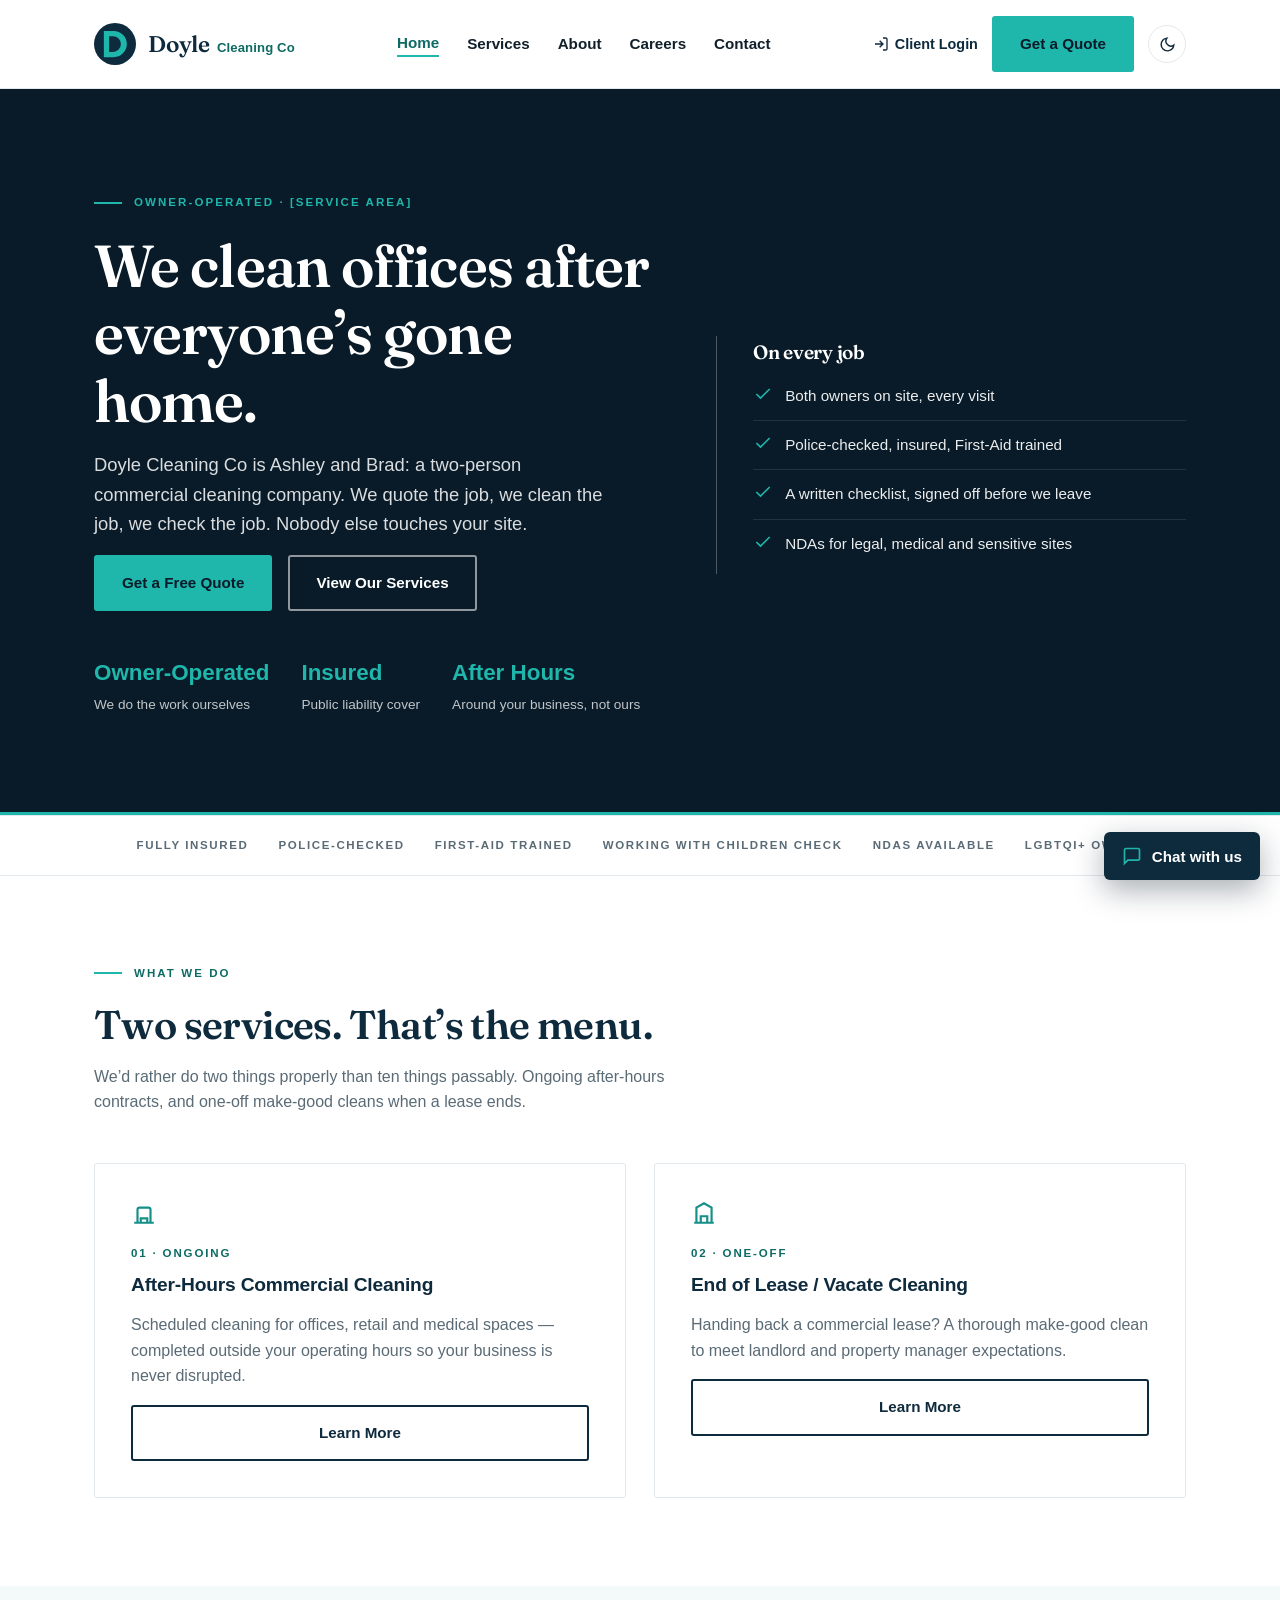
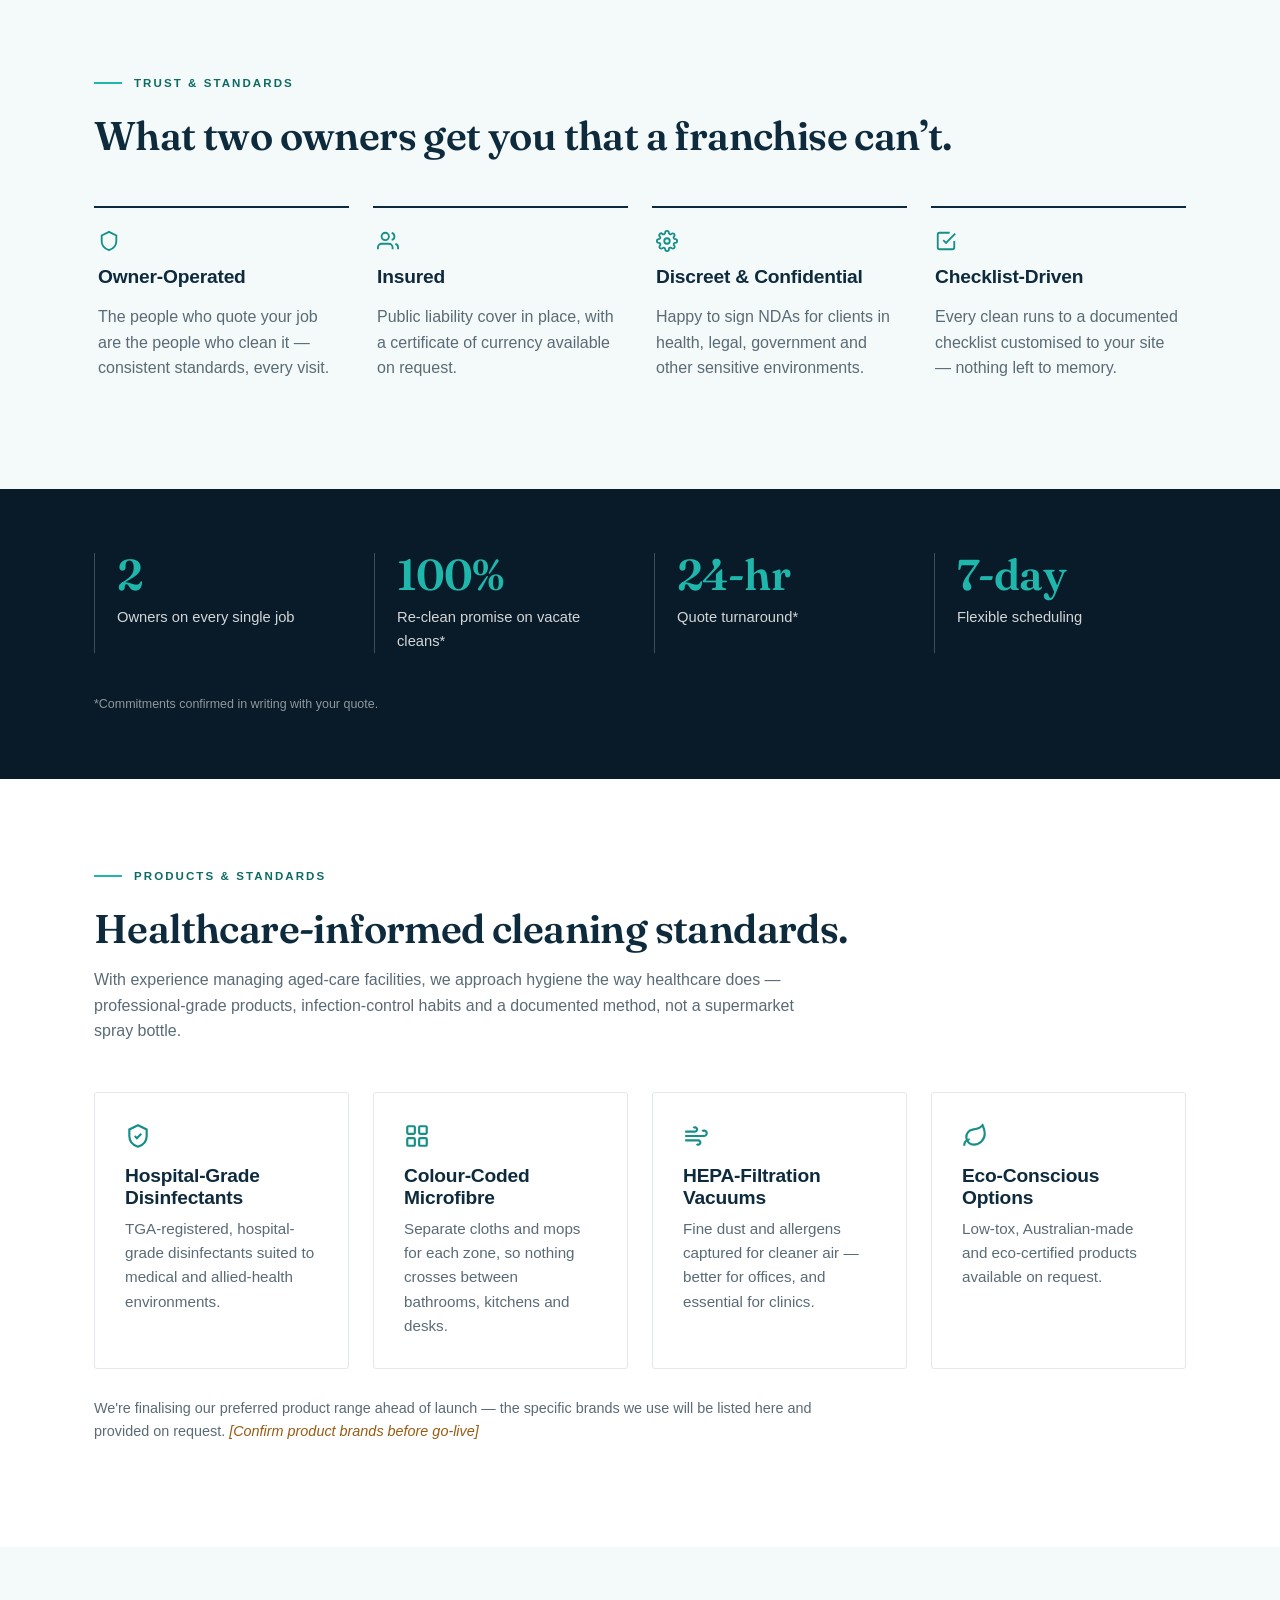
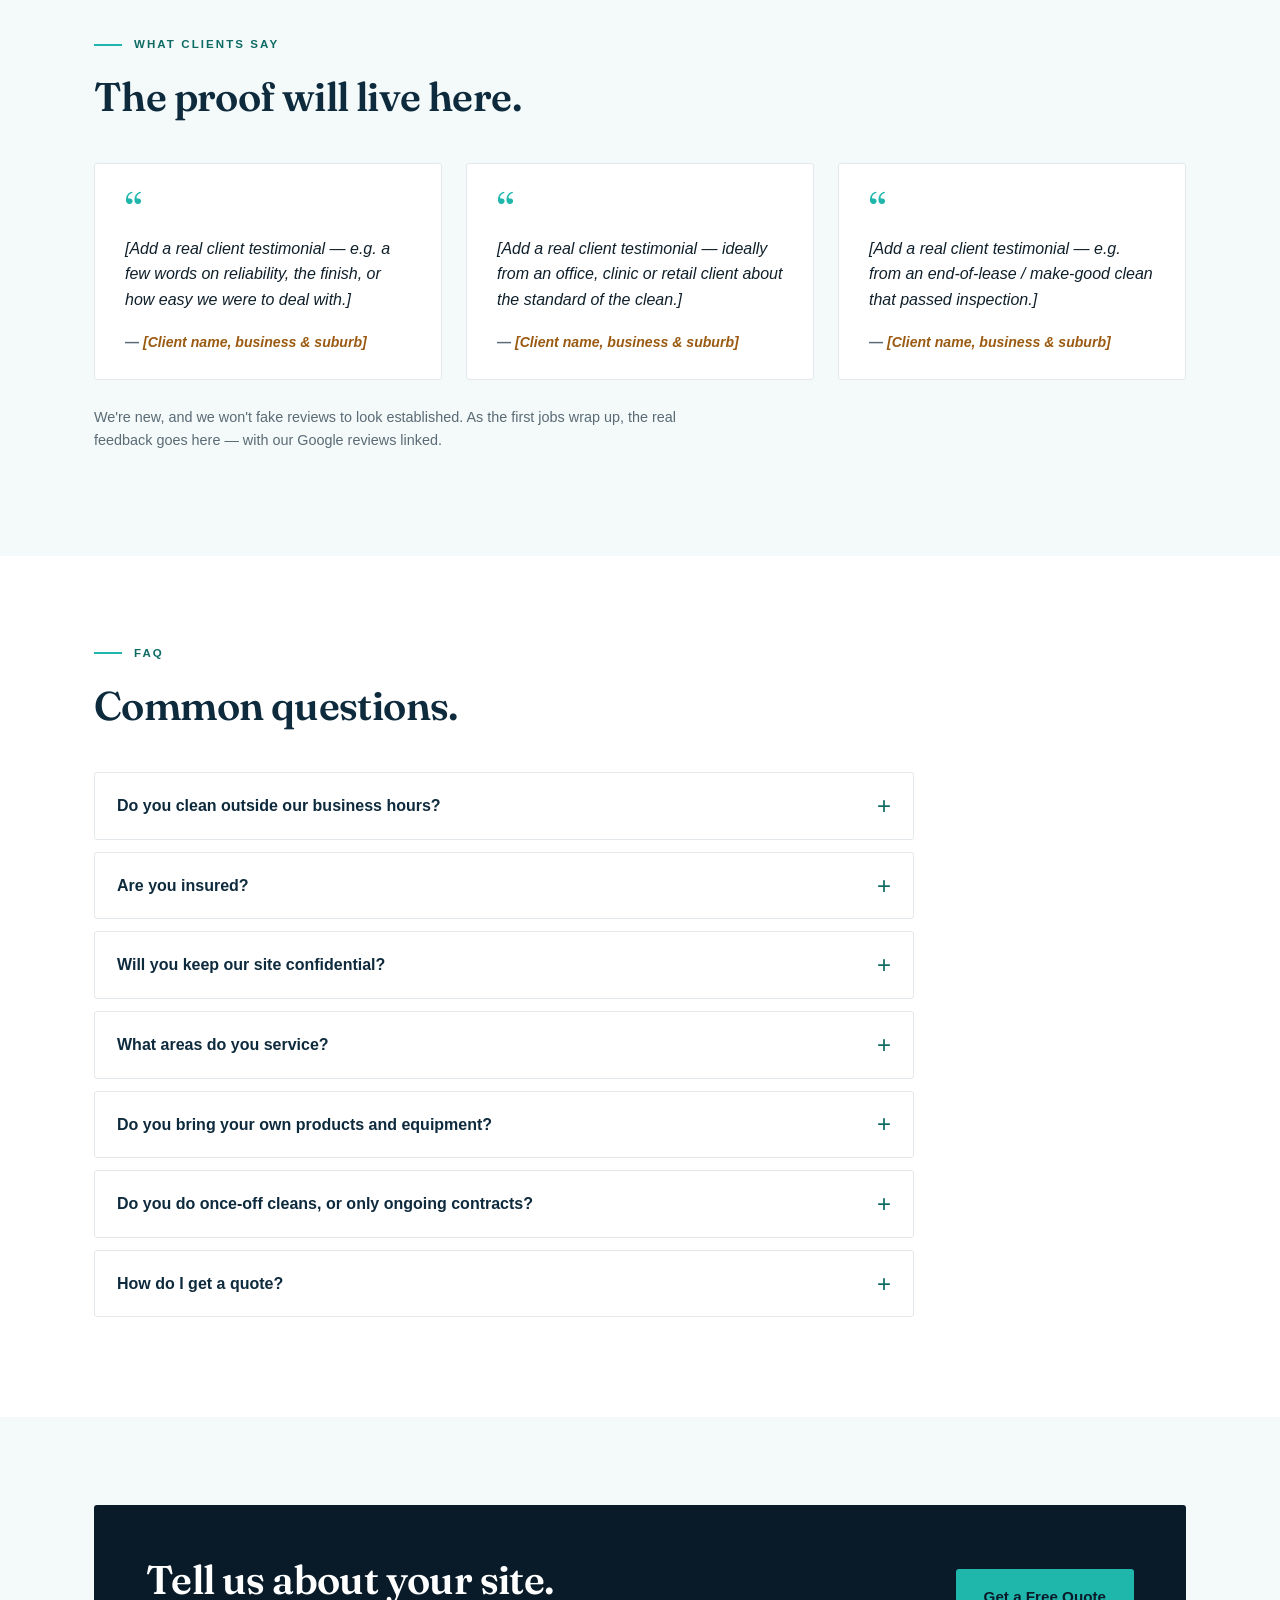
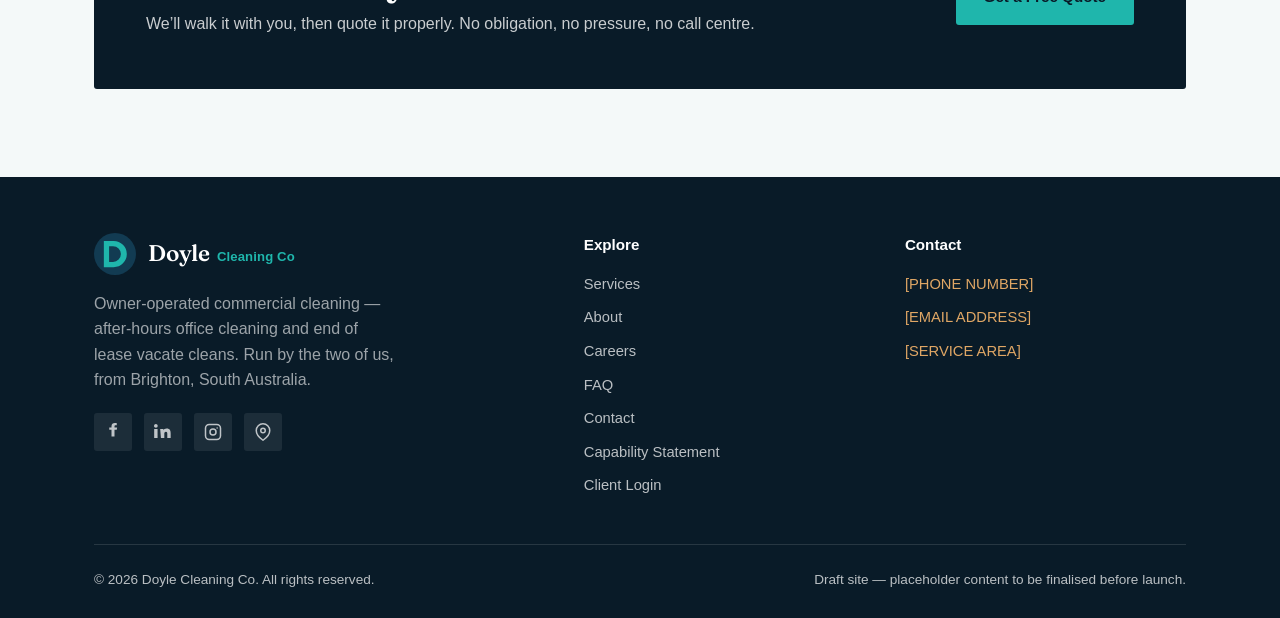
==== commit bb73a1f8: "Add specimen job sheet, contact next-steps, and a voice pass - Services: a typeset specimen job shee" ====
--- a/index.html
+++ b/index.html
@@ -289,7 +289,7 @@
           </svg>
           <span class="wm"><span class="wm-name">Doyle</span> <span class="wm-sub">Cleaning&nbsp;Co</span></span>
         </a>
-        <p style="color:rgba(255,255,255,0.6); max-width:300px;">Owner-operated commercial cleaning — after-hours office cleaning and end of lease vacate cleans.</p>
+        <p style="color:rgba(255,255,255,0.6); max-width:300px;">Owner-operated commercial cleaning — after-hours office cleaning and end of lease vacate cleans. Run by the two of us, from Brighton, South Australia.</p>
         <div class="social-row">
           <a href="#" aria-label="Doyle Cleaning Co on Facebook"><svg width="18" height="18" viewBox="0 0 24 24" fill="currentColor" aria-hidden="true"><path d="M14 9h3l.5-3H14V4.5c0-.9.3-1.5 1.6-1.5H17V.2C16.7.1 15.6 0 14.4 0 11.9 0 10 1.5 10 4.3V6H7v3h3v9h4z"/></svg></a>
           <a href="#" aria-label="Doyle Cleaning Co on LinkedIn"><svg width="18" height="18" viewBox="0 0 24 24" fill="currentColor" aria-hidden="true"><path d="M4.98 3.5A2.5 2.5 0 1 1 0 3.5a2.5 2.5 0 0 1 4.98 0ZM.24 8h4.5v12h-4.5zM8.24 8h4.3v1.64h.06c.6-1.06 2.06-2.18 4.24-2.18 4.54 0 5.38 2.86 5.38 6.58V20h-4.5v-5.5c0-1.3 0-3-1.84-3s-2.12 1.42-2.12 2.9V20h-4.5z"/></svg></a>
--- a/assets/styles.css
+++ b/assets/styles.css
@@ -514,3 +514,33 @@
   .spec-card{box-shadow:none; border:1px solid #ccc; break-inside:avoid;}
   body{background:#fff;}
 }
+
+/* Job sheet specimen */
+.jobsheet{max-width:780px; margin:44px 0 10px; background:var(--white); border:1px solid var(--line); border-radius:3px; position:relative;}
+.js-head{display:flex; justify-content:space-between; align-items:baseline; gap:16px; padding:18px 26px 14px; border-bottom:2px solid var(--navy);}
+.js-head .t{font-family:var(--font-display); font-weight:600; font-size:1.2rem; color:var(--navy);}
+.js-head .n{font-size:.66rem; letter-spacing:.16em; text-transform:uppercase; color:var(--muted); font-weight:700; text-align:right;}
+.js-meta{display:grid; grid-template-columns:repeat(3,1fr); border-bottom:1px solid var(--line);}
+.js-meta div{padding:10px 26px; font-size:.85rem; color:var(--ink); border-right:1px solid var(--line);}
+.js-meta div:last-child{border-right:none;}
+.js-meta b{display:block; font-size:.64rem; letter-spacing:.14em; text-transform:uppercase; color:var(--teal-text); margin-bottom:2px;}
+.js-cols{display:grid; grid-template-columns:1fr 1fr; gap:0 40px; padding:14px 26px 10px;}
+.js-item{display:flex; gap:12px; align-items:baseline; padding:9px 0; border-bottom:1px dotted var(--line); font-size:.92rem; color:var(--ink);}
+.js-item:last-child{border-bottom:none;}
+.js-box{width:15px; height:15px; border:1.5px solid var(--muted); border-radius:2px; flex:0 0 auto; position:relative; top:2px;}
+.js-item.done .js-box{border-color:var(--teal-dark);}
+.js-item.done .js-box::after{content:"✓"; position:absolute; inset:-4px 0 0 1px; color:var(--teal-dark); font-weight:800; font-size:.85rem; line-height:1.2;}
+.js-item .later{margin-left:auto; font-size:.7rem; letter-spacing:.08em; text-transform:uppercase; color:var(--muted); white-space:nowrap;}
+.js-foot{display:flex; justify-content:space-between; align-items:center; gap:16px; padding:14px 26px 18px; border-top:1px solid var(--line); font-size:.82rem; color:var(--muted);}
+.js-sign{font-family:var(--font-display); font-style:italic; color:var(--navy); font-size:1.1rem; letter-spacing:.04em;}
+.js-stamp{position:absolute; right:225px; bottom:12px; transform:rotate(-6deg); border:2px solid var(--teal-dark); color:var(--teal-dark); border-radius:4px; padding:4px 12px; font-size:.68rem; font-weight:800; letter-spacing:.2em; text-transform:uppercase; opacity:.9; pointer-events:none;}
+:root[data-theme="dark"] .js-head .t, :root[data-theme="dark"] .js-sign{color:var(--ink);}
+:root[data-theme="dark"] .js-head{border-bottom-color:var(--teal);}
+:root[data-theme="dark"] .js-stamp{border-color:var(--teal); color:var(--teal);}
+@media (max-width:680px){
+  .js-cols{grid-template-columns:1fr;}
+  .js-meta{grid-template-columns:1fr;}
+  .js-meta div{border-right:none; border-bottom:1px solid var(--line);}
+  .js-meta div:last-child{border-bottom:none;}
+  .js-stamp{display:none;}
+}
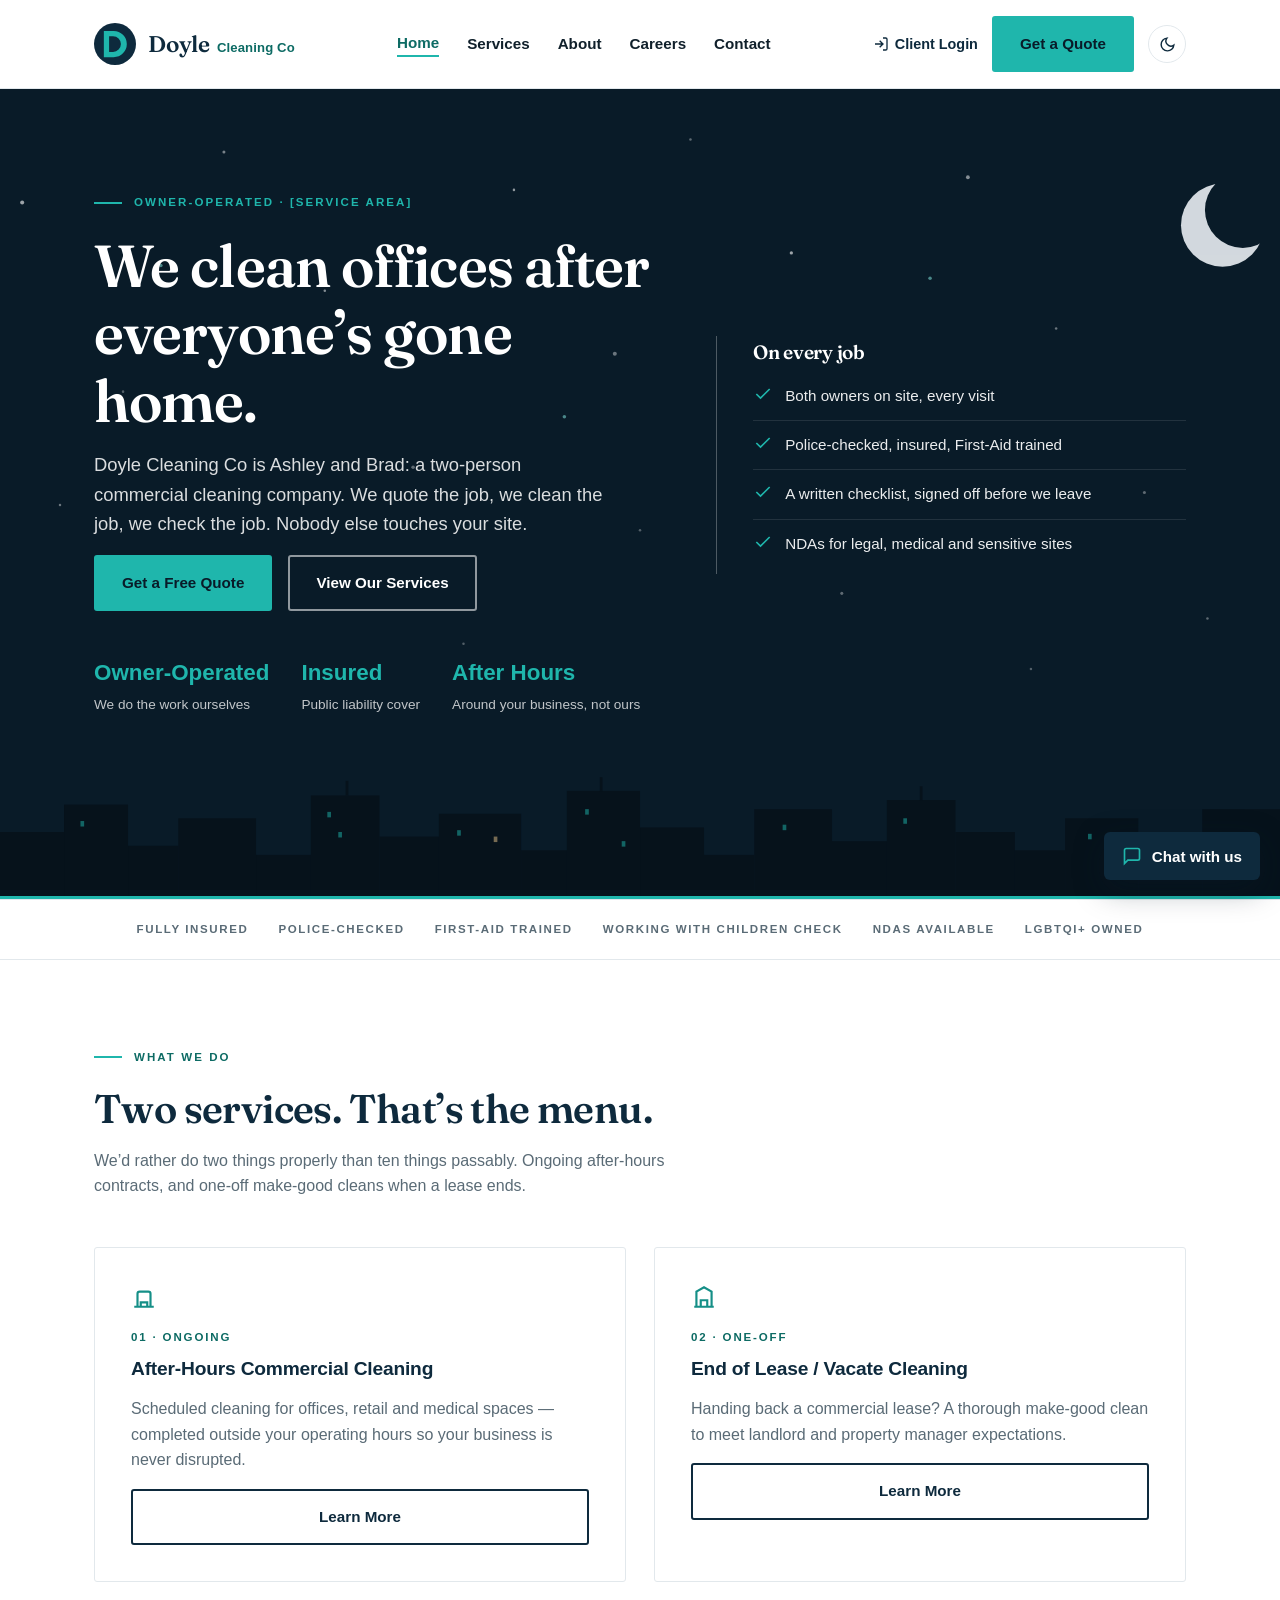
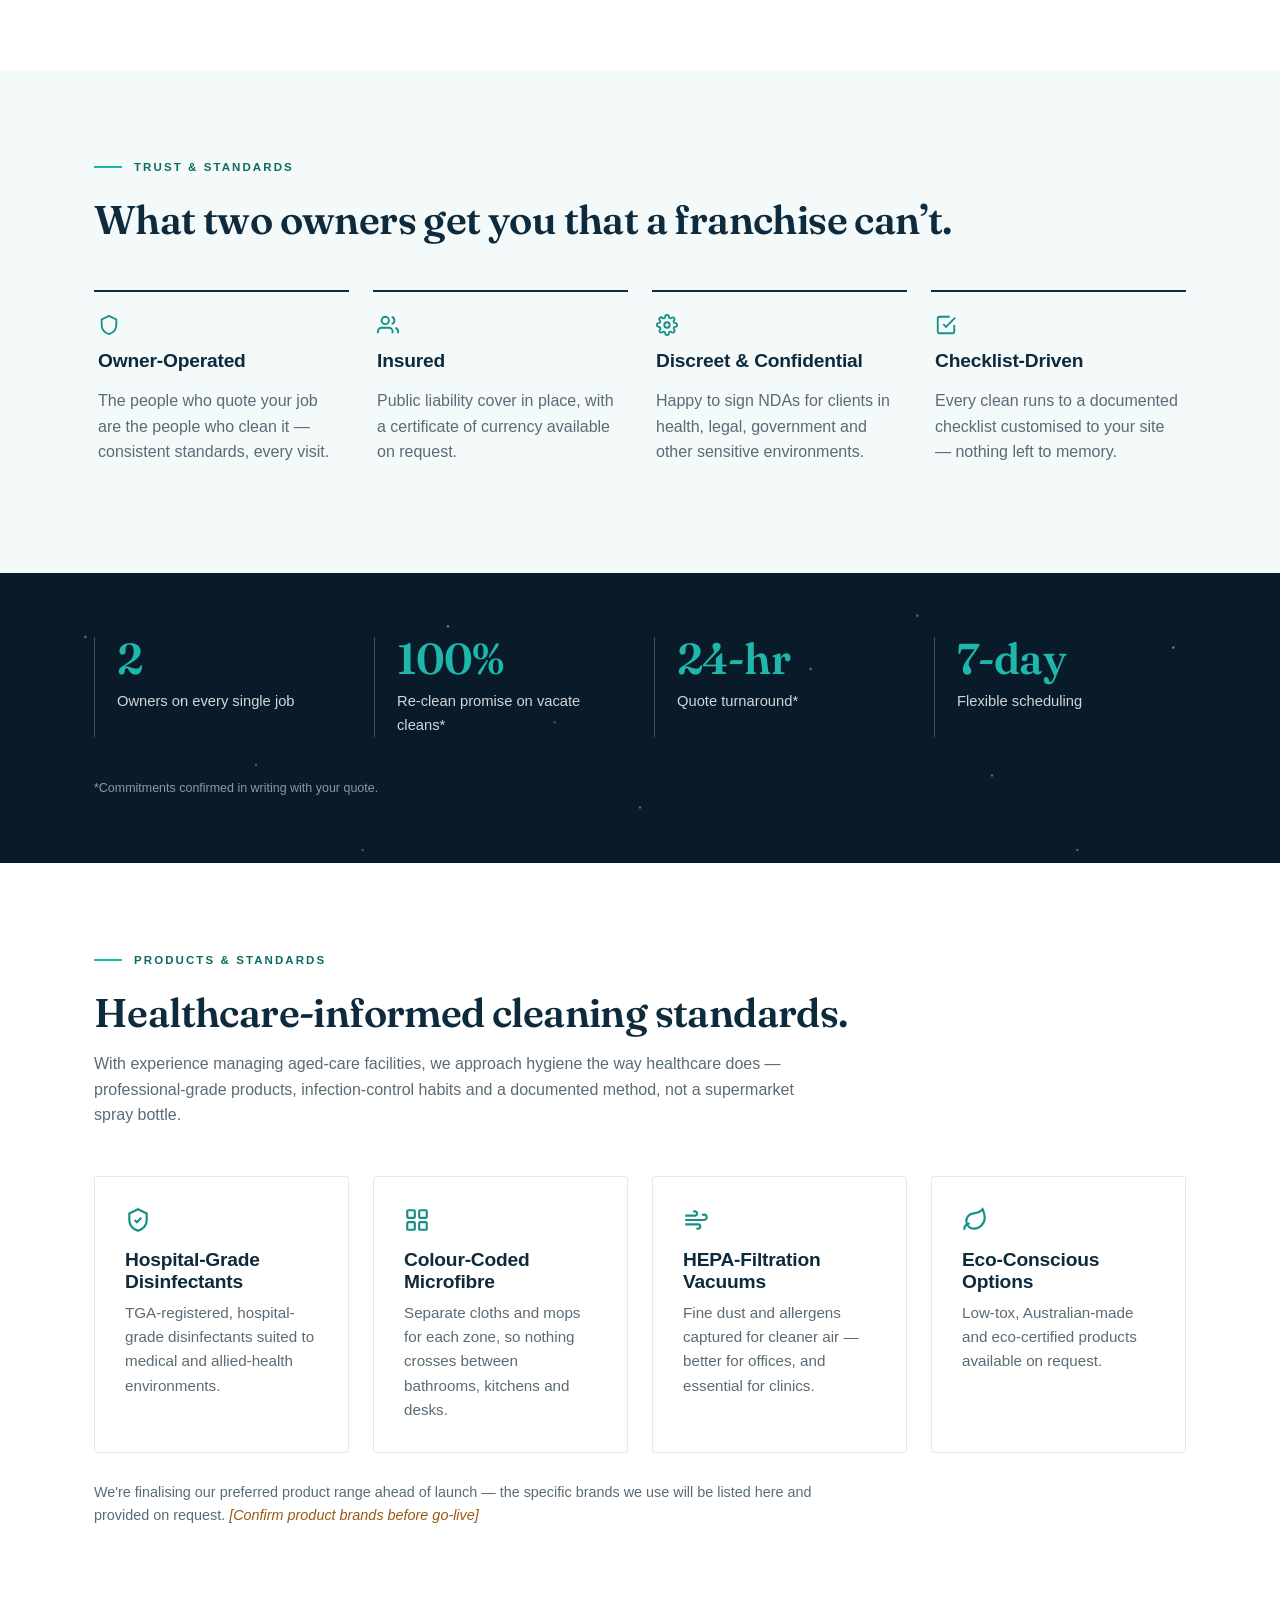
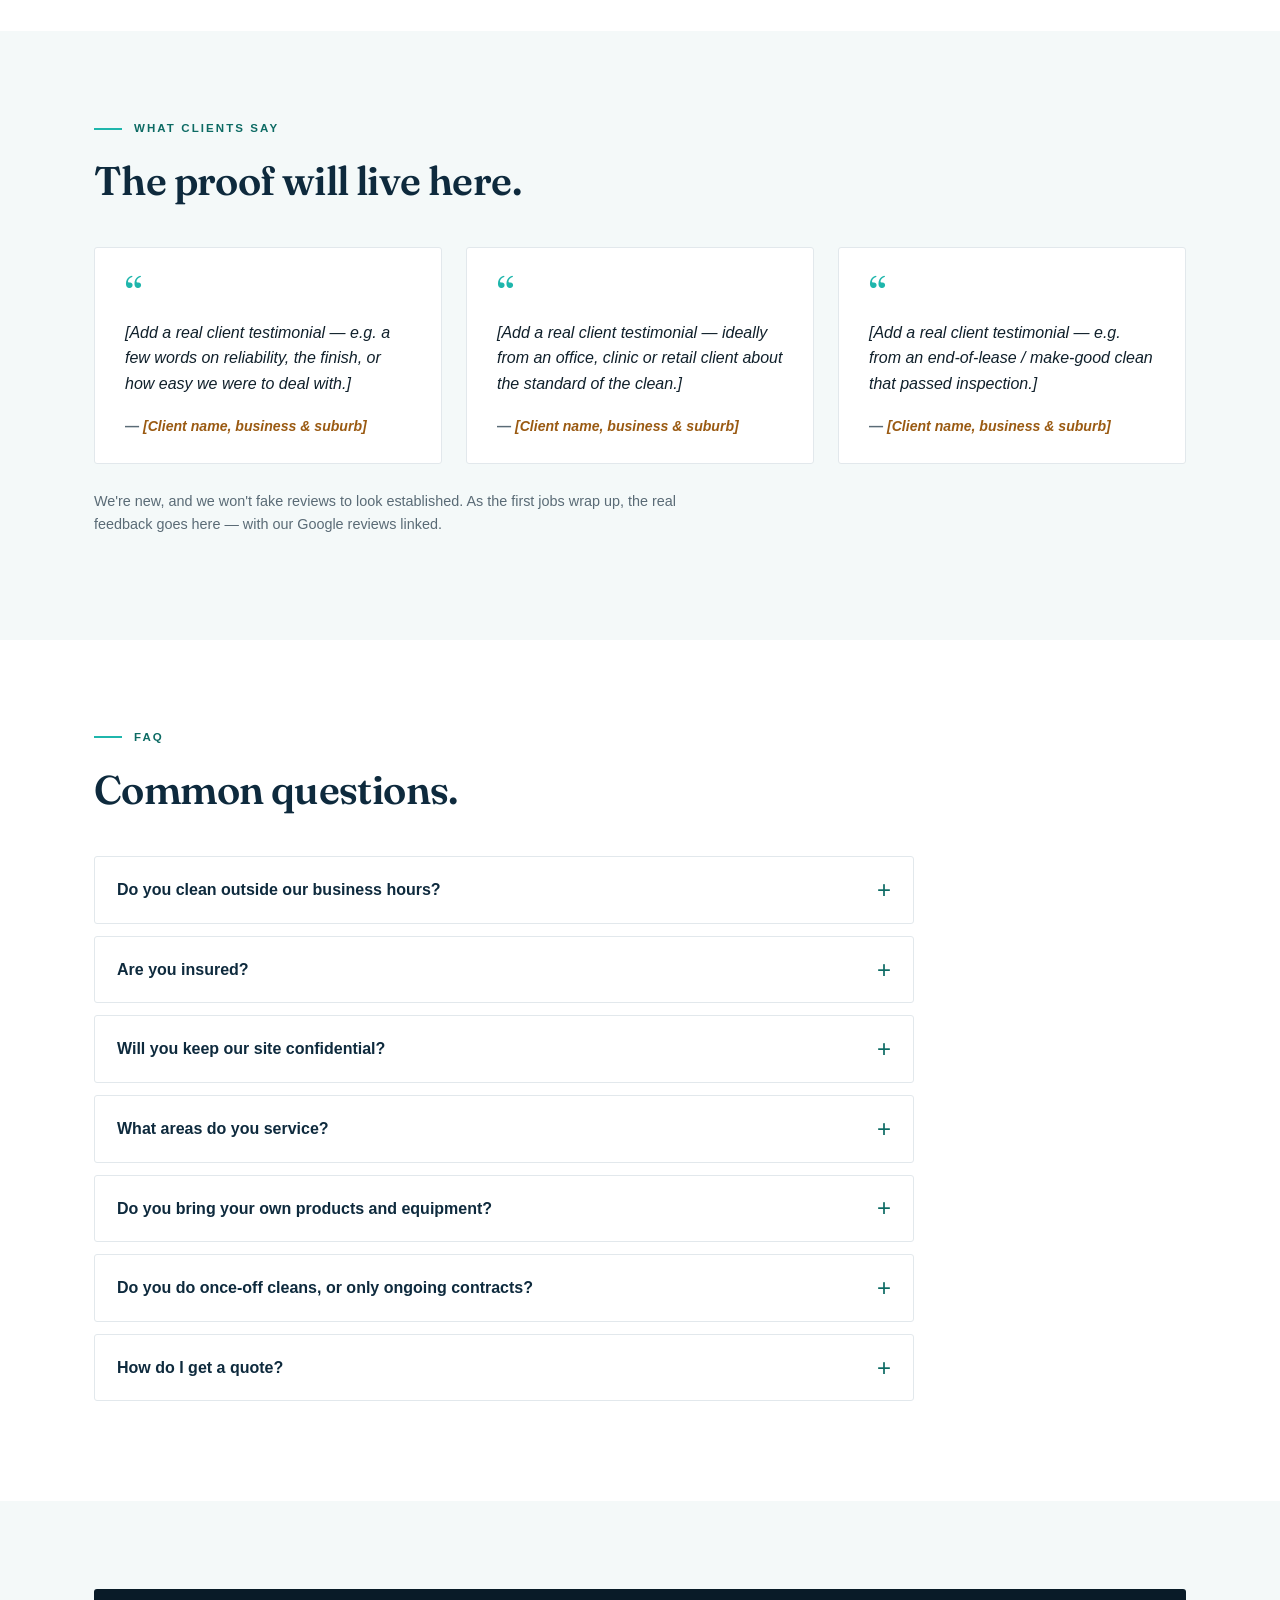
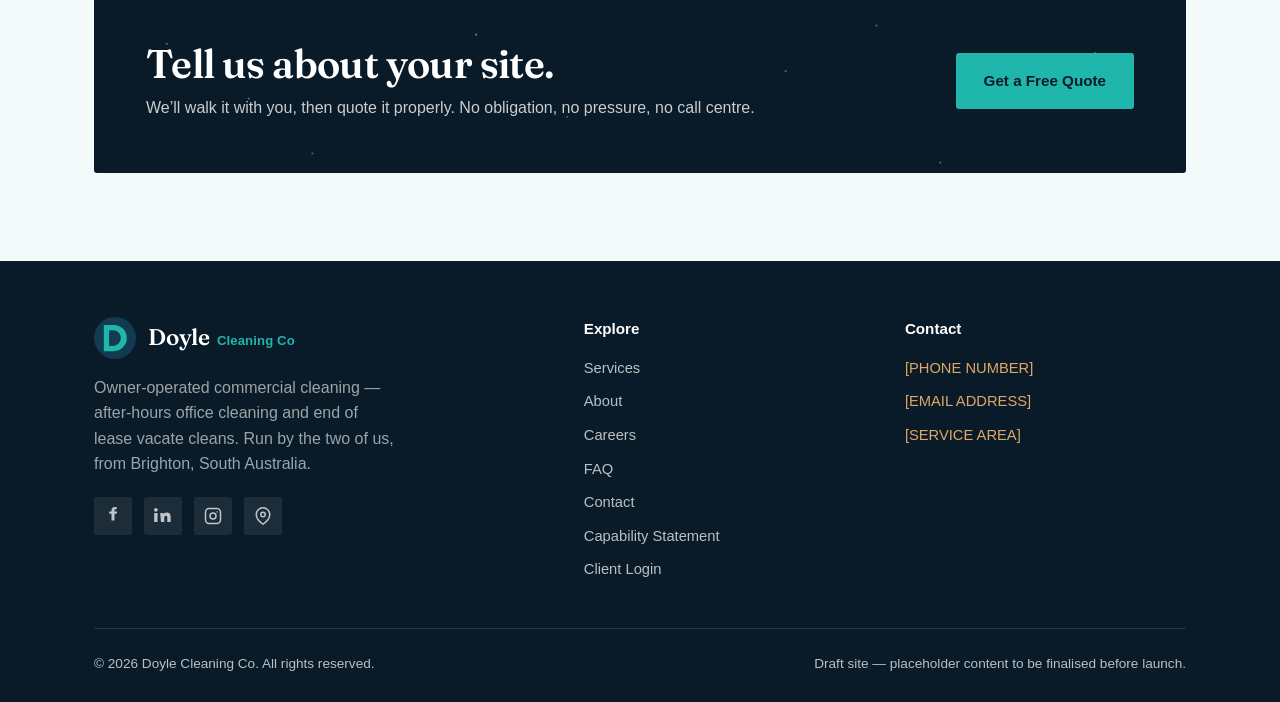
==== commit 22b8dfce: "Night-shift theme, specimen job sheet, what-happens-next, voice pass - Night-sky treatment on every " ====
--- a/index.html
+++ b/index.html
@@ -52,7 +52,7 @@
         Client Login
       </a>
       <a href="contact.html" class="btn btn-primary">Get a Quote</a>
-      <button class="theme-toggle" id="themeToggle" aria-label="Toggle dark mode" type="button">
+      <button class="theme-toggle" id="themeToggle" aria-label="Toggle night mode" title="Night shift" type="button">
         <svg class="moon" width="17" height="17" viewBox="0 0 24 24" fill="none" stroke="currentColor" stroke-width="2" aria-hidden="true"><path d="M21 12.79A9 9 0 1 1 11.21 3 7 7 0 0 0 21 12.79Z"/></svg>
         <svg class="sun" width="17" height="17" viewBox="0 0 24 24" fill="none" stroke="currentColor" stroke-width="2" aria-hidden="true"><circle cx="12" cy="12" r="4"/><path d="M12 2v2M12 20v2M4.9 4.9l1.4 1.4M17.7 17.7l1.4 1.4M2 12h2M20 12h2M4.9 19.1l1.4-1.4M17.7 6.3l1.4-1.4"/></svg>
       </button>
--- a/assets/styles.css
+++ b/assets/styles.css
@@ -544,3 +544,18 @@
   .js-meta div:last-child{border-bottom:none;}
   .js-stamp{display:none;}
 }
+
+
+/* Night shift — starfield, moon, skyline (we work while the city sleeps) */
+.hero, .page-hero{
+  background-image:url("data:image/svg+xml,%3Csvg xmlns='http://www.w3.org/2000/svg' viewBox='0 0 1440 640'%3E%3Cdefs%3E%3Cmask id='m'%3E%3Crect width='100%25' height='100%25' fill='white'/%3E%3Ccircle cx='1198' cy='96' r='30' fill='black'/%3E%3C/mask%3E%3C/defs%3E%3Ccircle cx='1182' cy='108' r='33' fill='%23e9eef2' opacity='.9' mask='url(%23m)'/%3E%3Ccircle cx='60' cy='60' r='1.3' fill='%23ffffff' opacity='0.5'/%3E%3Ccircle cx='140' cy='180' r='1' fill='%23ffffff' opacity='0.35'/%3E%3Ccircle cx='230' cy='90' r='1.6' fill='%23ffffff' opacity='0.6'/%3E%3Ccircle cx='310' cy='240' r='1' fill='%23ffffff' opacity='0.3'/%3E%3Ccircle cx='390' cy='50' r='1.2' fill='%23ffffff' opacity='0.45'/%3E%3Ccircle cx='470' cy='160' r='1' fill='%23ffffff' opacity='0.5'/%3E%3Ccircle cx='540' cy='300' r='1.4' fill='%23ffffff' opacity='0.35'/%3E%3Ccircle cx='620' cy='80' r='1' fill='%23ffffff' opacity='0.55'/%3E%3Ccircle cx='700' cy='210' r='1.6' fill='%23ffffff' opacity='0.4'/%3E%3Ccircle cx='760' cy='40' r='1' fill='%23ffffff' opacity='0.35'/%3E%3Ccircle cx='840' cy='130' r='1.3' fill='%23ffffff' opacity='0.6'/%3E%3Ccircle cx='910' cy='280' r='1' fill='%23ffffff' opacity='0.3'/%3E%3Ccircle cx='980' cy='70' r='1.5' fill='%23ffffff' opacity='0.5'/%3E%3Ccircle cx='1050' cy='190' r='1' fill='%23ffffff' opacity='0.4'/%3E%3Ccircle cx='1120' cy='320' r='1.2' fill='%23ffffff' opacity='0.35'/%3E%3Ccircle cx='1250' cy='220' r='1' fill='%23ffffff' opacity='0.5'/%3E%3Ccircle cx='1320' cy='80' r='1.4' fill='%23ffffff' opacity='0.45'/%3E%3Ccircle cx='1390' cy='170' r='1' fill='%23ffffff' opacity='0.35'/%3E%3Ccircle cx='90' cy='340' r='1.2' fill='%23ffffff' opacity='0.3'/%3E%3Ccircle cx='180' cy='420' r='1' fill='%23ffffff' opacity='0.35'/%3E%3Ccircle cx='420' cy='380' r='1.3' fill='%23ffffff' opacity='0.4'/%3E%3Ccircle cx='580' cy='440' r='1' fill='%23ffffff' opacity='0.3'/%3E%3Ccircle cx='880' cy='400' r='1.2' fill='%23ffffff' opacity='0.35'/%3E%3Ccircle cx='1030' cy='460' r='1' fill='%23ffffff' opacity='0.3'/%3E%3Ccircle cx='1340' cy='380' r='1.3' fill='%23ffffff' opacity='0.4'/%3E%3Ccircle cx='260' cy='330' r='1' fill='%23ffffff' opacity='0.4'/%3E%3Ccircle cx='720' cy='350' r='1' fill='%23ffffff' opacity='0.3'/%3E%3Ccircle cx='1170' cy='420' r='1' fill='%23ffffff' opacity='0.35'/%3E%3Ccircle cx='30' cy='220' r='1' fill='%23ffffff' opacity='0.4'/%3E%3Ccircle cx='1420' cy='300' r='1' fill='%23ffffff' opacity='0.3'/%3E%3Ccircle cx='340' cy='140' r='1.4' fill='%237fe0d8' opacity='.55'/%3E%3Ccircle cx='660' cy='260' r='1.4' fill='%237fe0d8' opacity='.55'/%3E%3Ccircle cx='950' cy='150' r='1.4' fill='%237fe0d8' opacity='.55'/%3E%3Ccircle cx='1290' cy='300' r='1.4' fill='%237fe0d8' opacity='.55'/%3E%3Ccircle cx='200' cy='270' r='1.4' fill='%237fe0d8' opacity='.55'/%3E%3C/svg%3E"), url("data:image/svg+xml,%3Csvg xmlns='http://www.w3.org/2000/svg' viewBox='0 0 1440 140'%3E%3Cg fill='%2306121b'%3E%3Crect x='0' y='70' width='90' height='70'/%3E%3Crect x='90' y='40' width='70' height='100'/%3E%3Crect x='160' y='85' width='55' height='55'/%3E%3Crect x='215' y='55' width='85' height='85'/%3E%3Crect x='300' y='95' width='60' height='45'/%3E%3Crect x='360' y='30' width='75' height='110'/%3E%3Crect x='435' y='75' width='65' height='65'/%3E%3Crect x='500' y='50' width='90' height='90'/%3E%3Crect x='590' y='90' width='50' height='50'/%3E%3Crect x='640' y='25' width='80' height='115'/%3E%3Crect x='720' y='65' width='70' height='75'/%3E%3Crect x='790' y='95' width='55' height='45'/%3E%3Crect x='845' y='45' width='85' height='95'/%3E%3Crect x='930' y='80' width='60' height='60'/%3E%3Crect x='990' y='35' width='75' height='105'/%3E%3Crect x='1065' y='70' width='65' height='70'/%3E%3Crect x='1130' y='90' width='55' height='50'/%3E%3Crect x='1185' y='55' width='80' height='85'/%3E%3Crect x='1265' y='75' width='70' height='65'/%3E%3Crect x='1335' y='45' width='105' height='95'/%3E%3Crect x='398' y='14' width='3' height='16'/%3E%3Crect x='676' y='10' width='3' height='16'/%3E%3Crect x='1026' y='20' width='3' height='16'/%3E%3C/g%3E%3Cg fill='%231fb6ac' opacity='.5'%3E%3Crect x='378' y='48' width='4' height='6'/%3E%3Crect x='390' y='70' width='4' height='6'/%3E%3Crect x='660' y='45' width='4' height='6'/%3E%3Crect x='700' y='80' width='4' height='6'/%3E%3Crect x='1008' y='55' width='4' height='6'/%3E%3Crect x='520' y='68' width='4' height='6'/%3E%3Crect x='876' y='62' width='4' height='6'/%3E%3Crect x='1210' y='72' width='4' height='6'/%3E%3Crect x='108' y='58' width='4' height='6'/%3E%3C/g%3E%3Crect x='560' y='75' width='4' height='6' fill='%23ffd694' opacity='.45'/%3E%3C/svg%3E");
+  background-repeat:no-repeat, repeat-x;
+  background-position:top center, bottom center;
+  background-size:cover, auto 128px;
+}
+.hero{padding-bottom:180px;}
+.page-hero{padding-bottom:130px;}
+.stats, .cta-banner{
+  background-image:url("data:image/svg+xml,%3Csvg xmlns='http://www.w3.org/2000/svg' viewBox='0 0 1200 300'%3E%3Ccircle cx='80' cy='60' r='1.2' fill='%23ffffff' opacity='0.35'/%3E%3Ccircle cx='240' cy='180' r='1.2' fill='%23ffffff' opacity='0.3'/%3E%3Ccircle cx='420' cy='50' r='1.2' fill='%23ffffff' opacity='0.4'/%3E%3Ccircle cx='600' cy='220' r='1.2' fill='%23ffffff' opacity='0.3'/%3E%3Ccircle cx='760' cy='90' r='1.2' fill='%23ffffff' opacity='0.35'/%3E%3Ccircle cx='930' cy='190' r='1.2' fill='%23ffffff' opacity='0.3'/%3E%3Ccircle cx='1100' cy='70' r='1.2' fill='%23ffffff' opacity='0.4'/%3E%3Ccircle cx='340' cy='260' r='1.2' fill='%23ffffff' opacity='0.25'/%3E%3Ccircle cx='1010' cy='260' r='1.2' fill='%23ffffff' opacity='0.3'/%3E%3Ccircle cx='170' cy='120' r='1.2' fill='%23ffffff' opacity='0.3'/%3E%3Ccircle cx='520' cy='140' r='1.2' fill='%23ffffff' opacity='0.25'/%3E%3Ccircle cx='860' cy='40' r='1.2' fill='%23ffffff' opacity='0.3'/%3E%3C/svg%3E");
+  background-repeat:no-repeat; background-size:cover;
+}
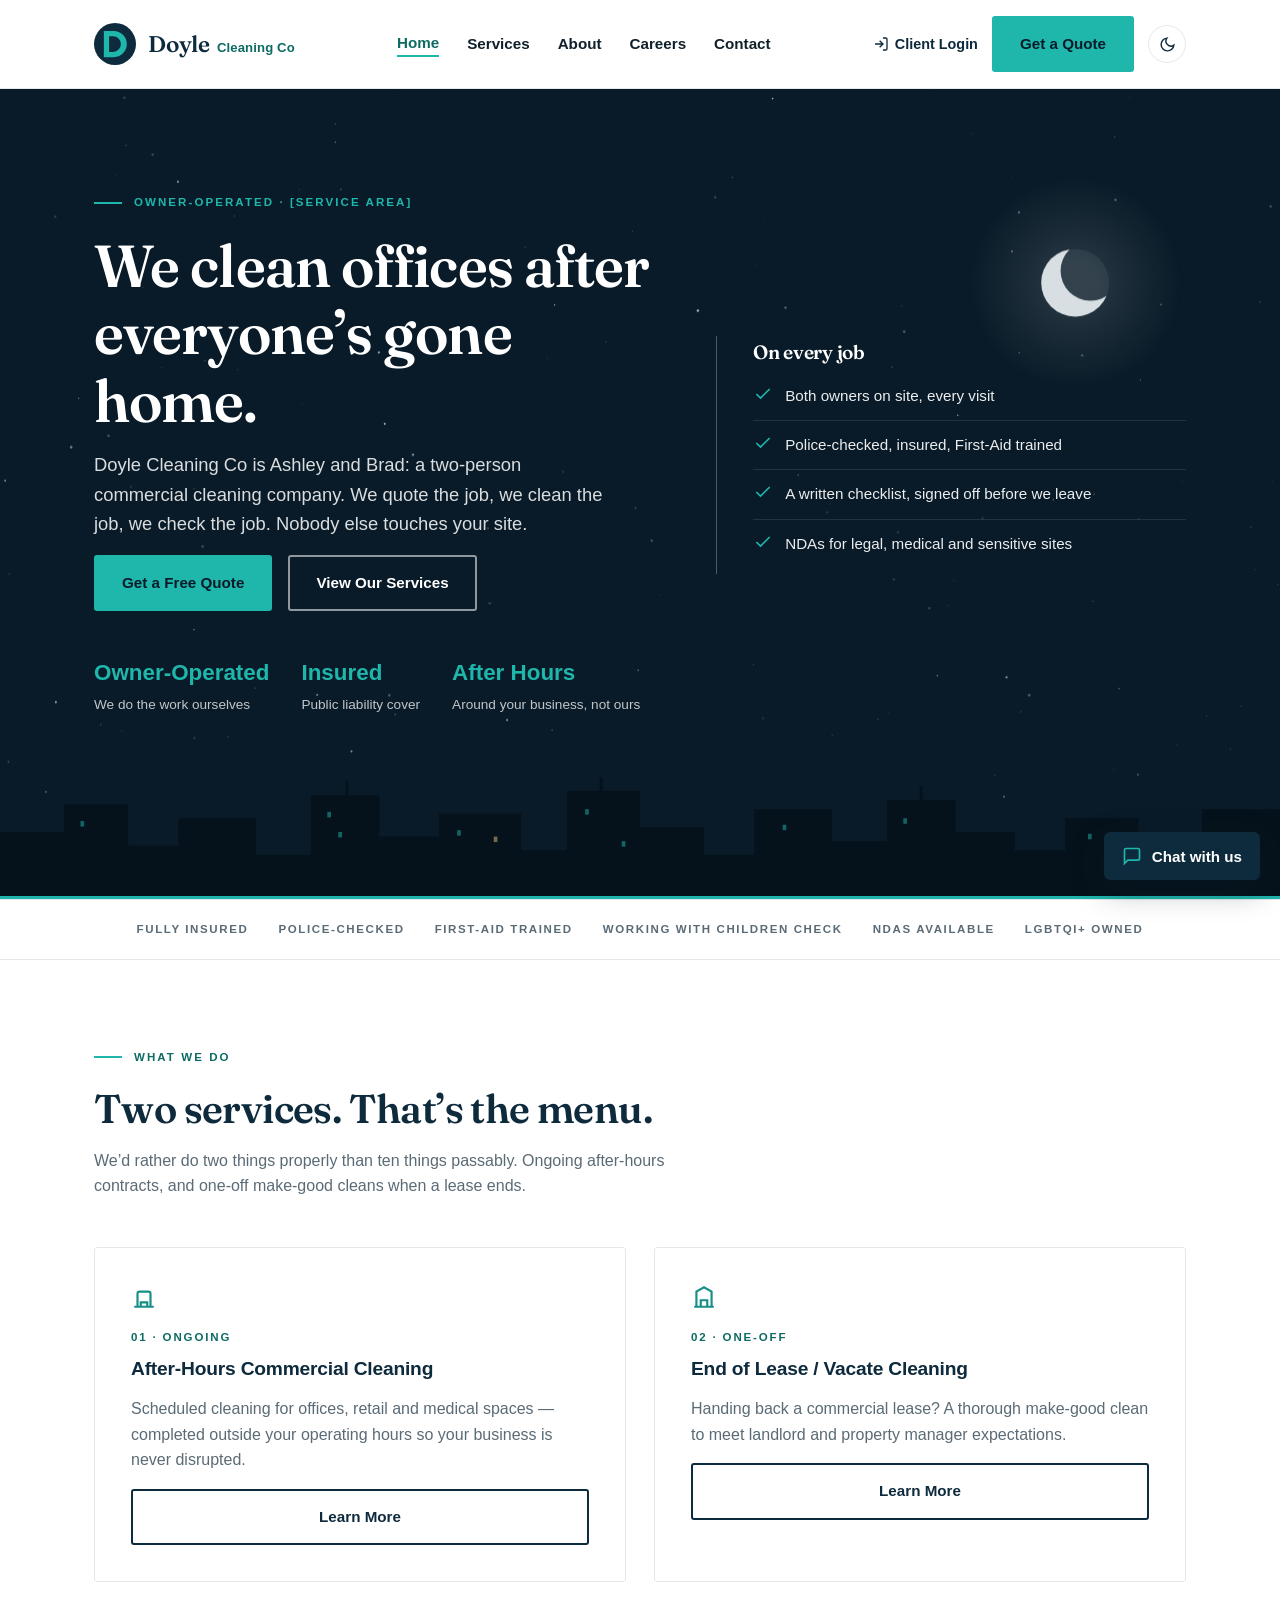
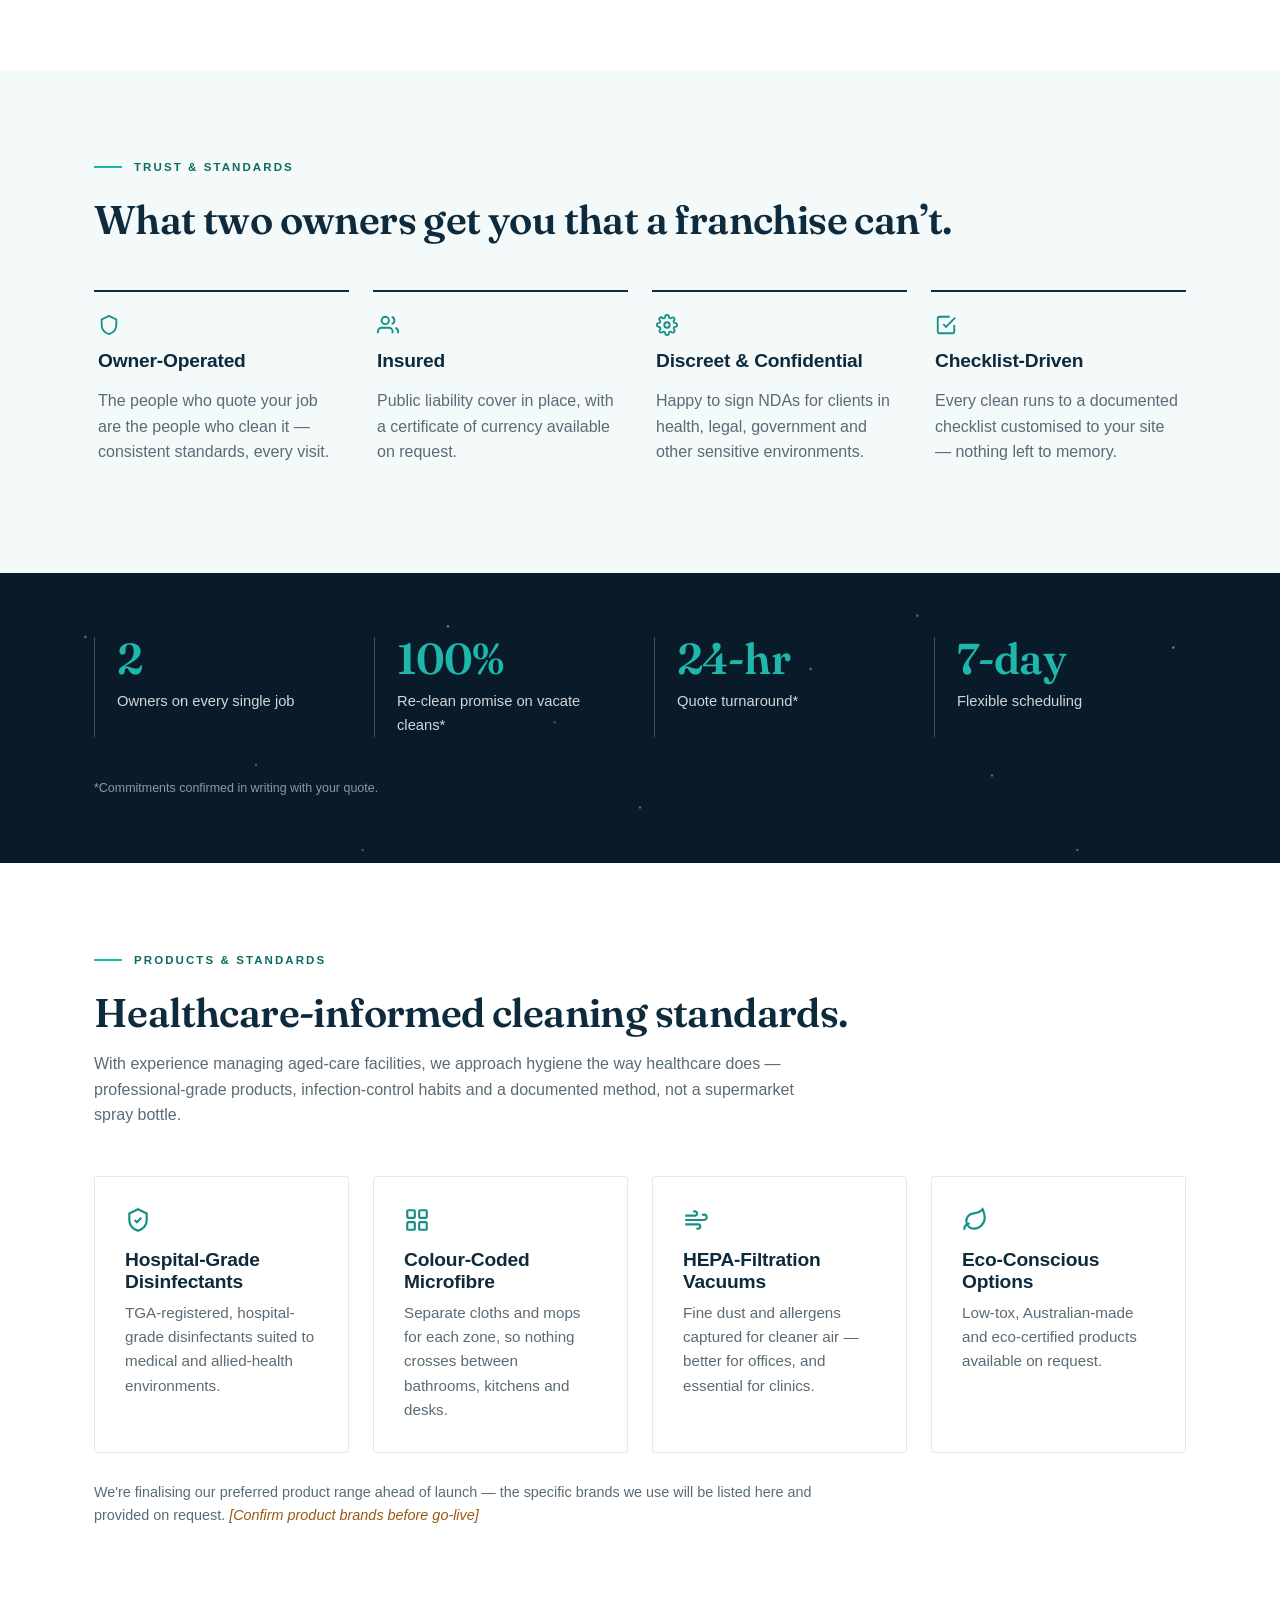
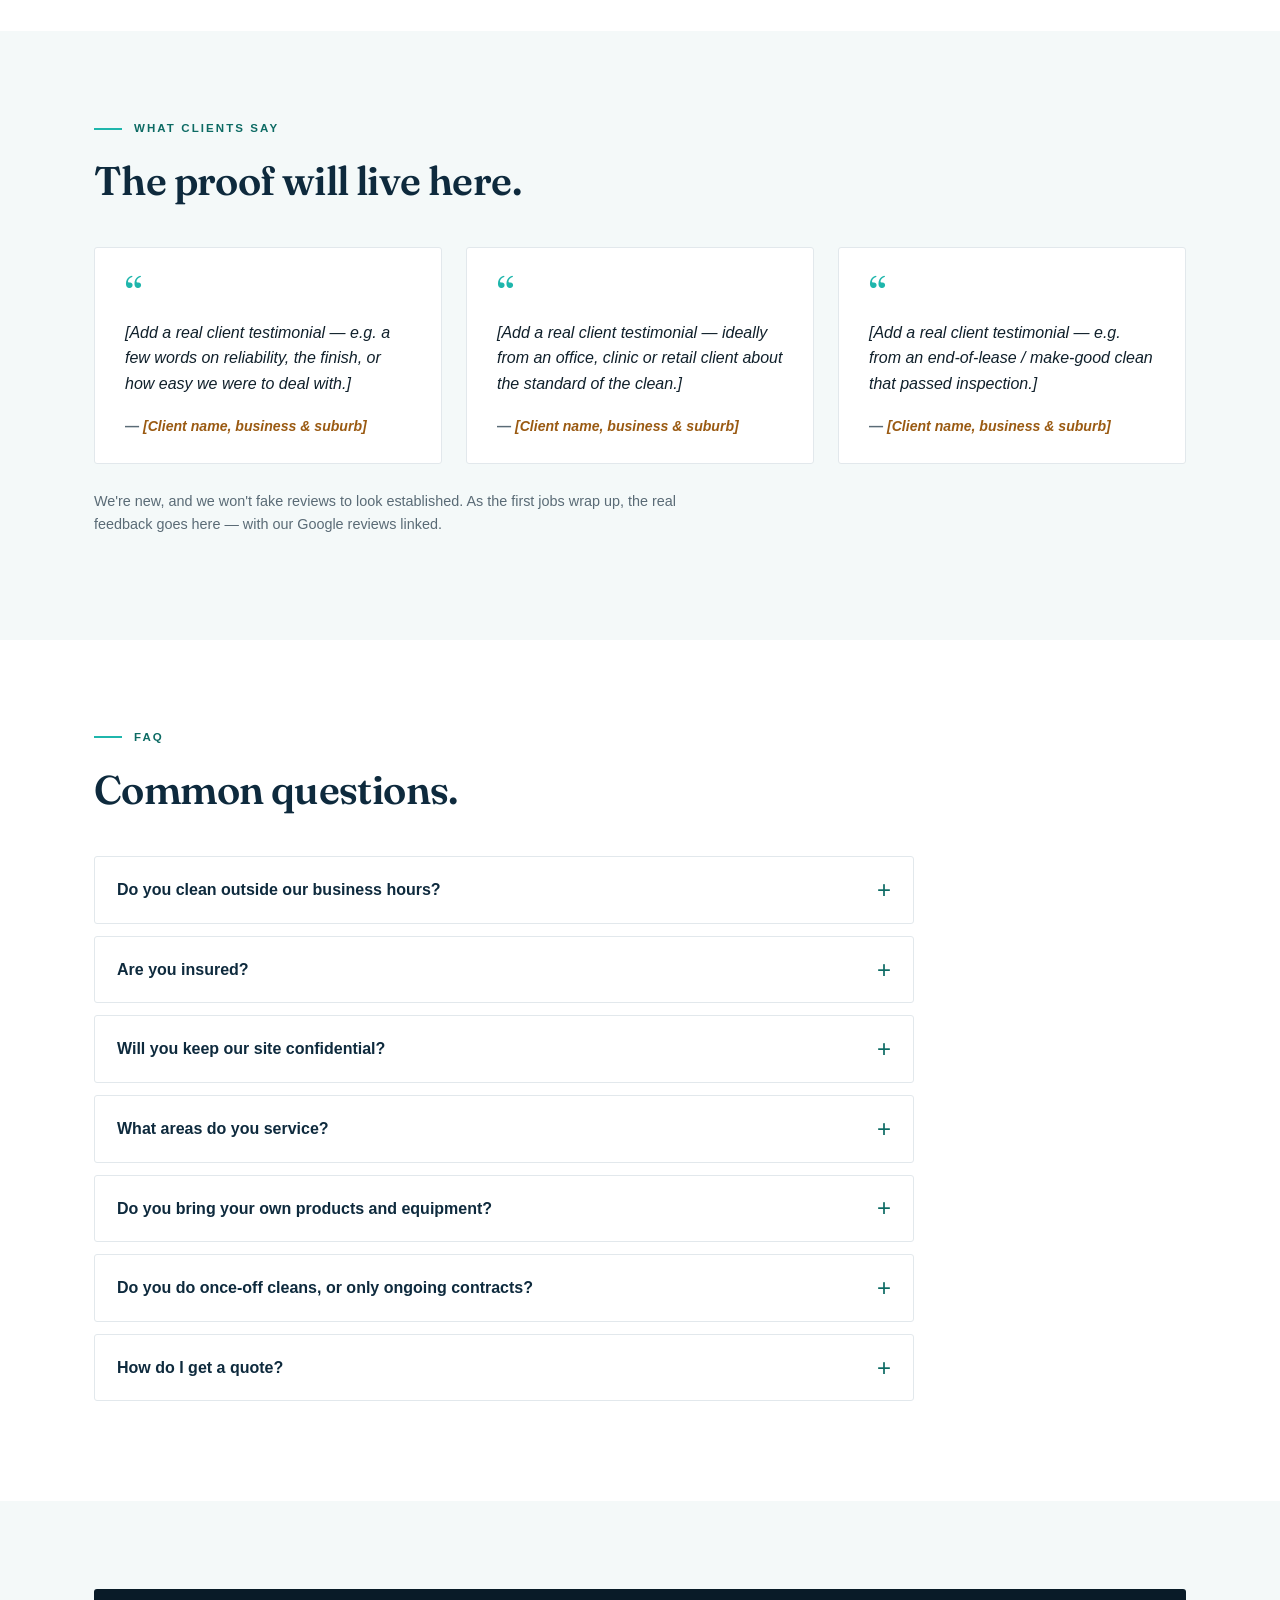
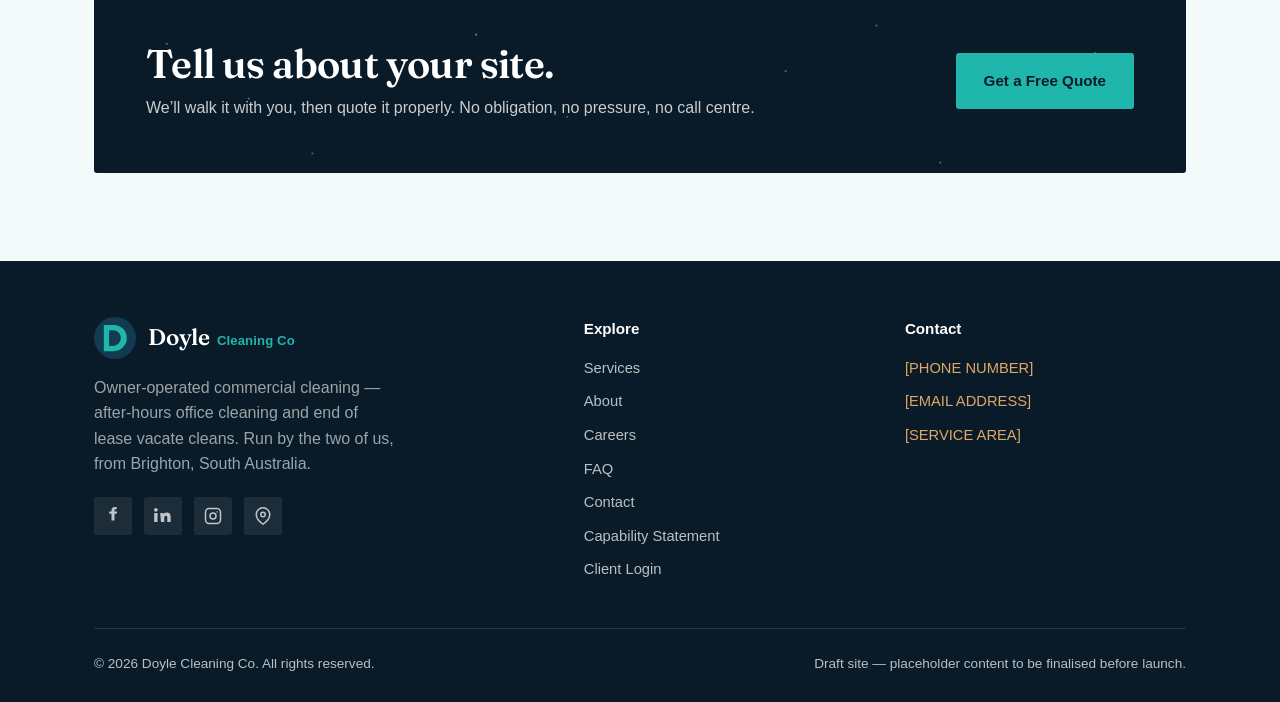
==== commit f4a9c16b: "Live canvas night sky: seeded starfield engine with parallax and meteors Add night-sky.js, a depende" ====
--- a/index.html
+++ b/index.html
@@ -325,6 +325,7 @@
   </div>
 </footer>
 
+<script src="assets/night-sky.js"></script>
 <script src="assets/script.js"></script>
 <script src="assets/chat.js"></script>
 </body>
--- a/assets/styles.css
+++ b/assets/styles.css
@@ -546,16 +546,33 @@
 }
 
 
-/* Night shift — starfield, moon, skyline (we work while the city sleeps) */
+/* Night shift — the sky. Static SVG fallback; night-sky.js upgrades it to a live canvas. */
+:root{
+  --sky-stars:url("data:image/svg+xml,%3Csvg xmlns='http://www.w3.org/2000/svg' viewBox='0 0 1440 640'%3E%3Cdefs%3E%3Cmask id='m'%3E%3Crect width='100%25' height='100%25' fill='white'/%3E%3Ccircle cx='1198' cy='96' r='30' fill='black'/%3E%3C/mask%3E%3C/defs%3E%3Ccircle cx='1182' cy='108' r='33' fill='%23e9eef2' opacity='.9' mask='url(%23m)'/%3E%3Ccircle cx='60' cy='60' r='1.3' fill='%23ffffff' opacity='0.5'/%3E%3Ccircle cx='140' cy='180' r='1' fill='%23ffffff' opacity='0.35'/%3E%3Ccircle cx='230' cy='90' r='1.6' fill='%23ffffff' opacity='0.6'/%3E%3Ccircle cx='310' cy='240' r='1' fill='%23ffffff' opacity='0.3'/%3E%3Ccircle cx='390' cy='50' r='1.2' fill='%23ffffff' opacity='0.45'/%3E%3Ccircle cx='470' cy='160' r='1' fill='%23ffffff' opacity='0.5'/%3E%3Ccircle cx='540' cy='300' r='1.4' fill='%23ffffff' opacity='0.35'/%3E%3Ccircle cx='620' cy='80' r='1' fill='%23ffffff' opacity='0.55'/%3E%3Ccircle cx='700' cy='210' r='1.6' fill='%23ffffff' opacity='0.4'/%3E%3Ccircle cx='760' cy='40' r='1' fill='%23ffffff' opacity='0.35'/%3E%3Ccircle cx='840' cy='130' r='1.3' fill='%23ffffff' opacity='0.6'/%3E%3Ccircle cx='910' cy='280' r='1' fill='%23ffffff' opacity='0.3'/%3E%3Ccircle cx='980' cy='70' r='1.5' fill='%23ffffff' opacity='0.5'/%3E%3Ccircle cx='1050' cy='190' r='1' fill='%23ffffff' opacity='0.4'/%3E%3Ccircle cx='1120' cy='320' r='1.2' fill='%23ffffff' opacity='0.35'/%3E%3Ccircle cx='1250' cy='220' r='1' fill='%23ffffff' opacity='0.5'/%3E%3Ccircle cx='1320' cy='80' r='1.4' fill='%23ffffff' opacity='0.45'/%3E%3Ccircle cx='1390' cy='170' r='1' fill='%23ffffff' opacity='0.35'/%3E%3Ccircle cx='90' cy='340' r='1.2' fill='%23ffffff' opacity='0.3'/%3E%3Ccircle cx='180' cy='420' r='1' fill='%23ffffff' opacity='0.35'/%3E%3Ccircle cx='420' cy='380' r='1.3' fill='%23ffffff' opacity='0.4'/%3E%3Ccircle cx='580' cy='440' r='1' fill='%23ffffff' opacity='0.3'/%3E%3Ccircle cx='880' cy='400' r='1.2' fill='%23ffffff' opacity='0.35'/%3E%3Ccircle cx='1030' cy='460' r='1' fill='%23ffffff' opacity='0.3'/%3E%3Ccircle cx='1340' cy='380' r='1.3' fill='%23ffffff' opacity='0.4'/%3E%3Ccircle cx='260' cy='330' r='1' fill='%23ffffff' opacity='0.4'/%3E%3Ccircle cx='720' cy='350' r='1' fill='%23ffffff' opacity='0.3'/%3E%3Ccircle cx='1170' cy='420' r='1' fill='%23ffffff' opacity='0.35'/%3E%3Ccircle cx='30' cy='220' r='1' fill='%23ffffff' opacity='0.4'/%3E%3Ccircle cx='1420' cy='300' r='1' fill='%23ffffff' opacity='0.3'/%3E%3Ccircle cx='340' cy='140' r='1.4' fill='%237fe0d8' opacity='.55'/%3E%3Ccircle cx='660' cy='260' r='1.4' fill='%237fe0d8' opacity='.55'/%3E%3Ccircle cx='950' cy='150' r='1.4' fill='%237fe0d8' opacity='.55'/%3E%3Ccircle cx='1290' cy='300' r='1.4' fill='%237fe0d8' opacity='.55'/%3E%3Ccircle cx='200' cy='270' r='1.4' fill='%237fe0d8' opacity='.55'/%3E%3C/svg%3E");
+  --sky-skyline:url("data:image/svg+xml,%3Csvg xmlns='http://www.w3.org/2000/svg' viewBox='0 0 1440 140'%3E%3Cg fill='%2306121b'%3E%3Crect x='0' y='70' width='90' height='70'/%3E%3Crect x='90' y='40' width='70' height='100'/%3E%3Crect x='160' y='85' width='55' height='55'/%3E%3Crect x='215' y='55' width='85' height='85'/%3E%3Crect x='300' y='95' width='60' height='45'/%3E%3Crect x='360' y='30' width='75' height='110'/%3E%3Crect x='435' y='75' width='65' height='65'/%3E%3Crect x='500' y='50' width='90' height='90'/%3E%3Crect x='590' y='90' width='50' height='50'/%3E%3Crect x='640' y='25' width='80' height='115'/%3E%3Crect x='720' y='65' width='70' height='75'/%3E%3Crect x='790' y='95' width='55' height='45'/%3E%3Crect x='845' y='45' width='85' height='95'/%3E%3Crect x='930' y='80' width='60' height='60'/%3E%3Crect x='990' y='35' width='75' height='105'/%3E%3Crect x='1065' y='70' width='65' height='70'/%3E%3Crect x='1130' y='90' width='55' height='50'/%3E%3Crect x='1185' y='55' width='80' height='85'/%3E%3Crect x='1265' y='75' width='70' height='65'/%3E%3Crect x='1335' y='45' width='105' height='95'/%3E%3Crect x='398' y='14' width='3' height='16'/%3E%3Crect x='676' y='10' width='3' height='16'/%3E%3Crect x='1026' y='20' width='3' height='16'/%3E%3C/g%3E%3Cg fill='%231fb6ac' opacity='.5'%3E%3Crect x='378' y='48' width='4' height='6'/%3E%3Crect x='390' y='70' width='4' height='6'/%3E%3Crect x='660' y='45' width='4' height='6'/%3E%3Crect x='700' y='80' width='4' height='6'/%3E%3Crect x='1008' y='55' width='4' height='6'/%3E%3Crect x='520' y='68' width='4' height='6'/%3E%3Crect x='876' y='62' width='4' height='6'/%3E%3Crect x='1210' y='72' width='4' height='6'/%3E%3Crect x='108' y='58' width='4' height='6'/%3E%3C/g%3E%3Crect x='560' y='75' width='4' height='6' fill='%23ffd694' opacity='.45'/%3E%3C/svg%3E");
+  --sky-sparse:url("data:image/svg+xml,%3Csvg xmlns='http://www.w3.org/2000/svg' viewBox='0 0 1200 300'%3E%3Ccircle cx='80' cy='60' r='1.2' fill='%23ffffff' opacity='0.35'/%3E%3Ccircle cx='240' cy='180' r='1.2' fill='%23ffffff' opacity='0.3'/%3E%3Ccircle cx='420' cy='50' r='1.2' fill='%23ffffff' opacity='0.4'/%3E%3Ccircle cx='600' cy='220' r='1.2' fill='%23ffffff' opacity='0.3'/%3E%3Ccircle cx='760' cy='90' r='1.2' fill='%23ffffff' opacity='0.35'/%3E%3Ccircle cx='930' cy='190' r='1.2' fill='%23ffffff' opacity='0.3'/%3E%3Ccircle cx='1100' cy='70' r='1.2' fill='%23ffffff' opacity='0.4'/%3E%3Ccircle cx='340' cy='260' r='1.2' fill='%23ffffff' opacity='0.25'/%3E%3Ccircle cx='1010' cy='260' r='1.2' fill='%23ffffff' opacity='0.3'/%3E%3Ccircle cx='170' cy='120' r='1.2' fill='%23ffffff' opacity='0.3'/%3E%3Ccircle cx='520' cy='140' r='1.2' fill='%23ffffff' opacity='0.25'/%3E%3Ccircle cx='860' cy='40' r='1.2' fill='%23ffffff' opacity='0.3'/%3E%3C/svg%3E");
+}
 .hero, .page-hero{
-  background-image:url("data:image/svg+xml,%3Csvg xmlns='http://www.w3.org/2000/svg' viewBox='0 0 1440 640'%3E%3Cdefs%3E%3Cmask id='m'%3E%3Crect width='100%25' height='100%25' fill='white'/%3E%3Ccircle cx='1198' cy='96' r='30' fill='black'/%3E%3C/mask%3E%3C/defs%3E%3Ccircle cx='1182' cy='108' r='33' fill='%23e9eef2' opacity='.9' mask='url(%23m)'/%3E%3Ccircle cx='60' cy='60' r='1.3' fill='%23ffffff' opacity='0.5'/%3E%3Ccircle cx='140' cy='180' r='1' fill='%23ffffff' opacity='0.35'/%3E%3Ccircle cx='230' cy='90' r='1.6' fill='%23ffffff' opacity='0.6'/%3E%3Ccircle cx='310' cy='240' r='1' fill='%23ffffff' opacity='0.3'/%3E%3Ccircle cx='390' cy='50' r='1.2' fill='%23ffffff' opacity='0.45'/%3E%3Ccircle cx='470' cy='160' r='1' fill='%23ffffff' opacity='0.5'/%3E%3Ccircle cx='540' cy='300' r='1.4' fill='%23ffffff' opacity='0.35'/%3E%3Ccircle cx='620' cy='80' r='1' fill='%23ffffff' opacity='0.55'/%3E%3Ccircle cx='700' cy='210' r='1.6' fill='%23ffffff' opacity='0.4'/%3E%3Ccircle cx='760' cy='40' r='1' fill='%23ffffff' opacity='0.35'/%3E%3Ccircle cx='840' cy='130' r='1.3' fill='%23ffffff' opacity='0.6'/%3E%3Ccircle cx='910' cy='280' r='1' fill='%23ffffff' opacity='0.3'/%3E%3Ccircle cx='980' cy='70' r='1.5' fill='%23ffffff' opacity='0.5'/%3E%3Ccircle cx='1050' cy='190' r='1' fill='%23ffffff' opacity='0.4'/%3E%3Ccircle cx='1120' cy='320' r='1.2' fill='%23ffffff' opacity='0.35'/%3E%3Ccircle cx='1250' cy='220' r='1' fill='%23ffffff' opacity='0.5'/%3E%3Ccircle cx='1320' cy='80' r='1.4' fill='%23ffffff' opacity='0.45'/%3E%3Ccircle cx='1390' cy='170' r='1' fill='%23ffffff' opacity='0.35'/%3E%3Ccircle cx='90' cy='340' r='1.2' fill='%23ffffff' opacity='0.3'/%3E%3Ccircle cx='180' cy='420' r='1' fill='%23ffffff' opacity='0.35'/%3E%3Ccircle cx='420' cy='380' r='1.3' fill='%23ffffff' opacity='0.4'/%3E%3Ccircle cx='580' cy='440' r='1' fill='%23ffffff' opacity='0.3'/%3E%3Ccircle cx='880' cy='400' r='1.2' fill='%23ffffff' opacity='0.35'/%3E%3Ccircle cx='1030' cy='460' r='1' fill='%23ffffff' opacity='0.3'/%3E%3Ccircle cx='1340' cy='380' r='1.3' fill='%23ffffff' opacity='0.4'/%3E%3Ccircle cx='260' cy='330' r='1' fill='%23ffffff' opacity='0.4'/%3E%3Ccircle cx='720' cy='350' r='1' fill='%23ffffff' opacity='0.3'/%3E%3Ccircle cx='1170' cy='420' r='1' fill='%23ffffff' opacity='0.35'/%3E%3Ccircle cx='30' cy='220' r='1' fill='%23ffffff' opacity='0.4'/%3E%3Ccircle cx='1420' cy='300' r='1' fill='%23ffffff' opacity='0.3'/%3E%3Ccircle cx='340' cy='140' r='1.4' fill='%237fe0d8' opacity='.55'/%3E%3Ccircle cx='660' cy='260' r='1.4' fill='%237fe0d8' opacity='.55'/%3E%3Ccircle cx='950' cy='150' r='1.4' fill='%237fe0d8' opacity='.55'/%3E%3Ccircle cx='1290' cy='300' r='1.4' fill='%237fe0d8' opacity='.55'/%3E%3Ccircle cx='200' cy='270' r='1.4' fill='%237fe0d8' opacity='.55'/%3E%3C/svg%3E"), url("data:image/svg+xml,%3Csvg xmlns='http://www.w3.org/2000/svg' viewBox='0 0 1440 140'%3E%3Cg fill='%2306121b'%3E%3Crect x='0' y='70' width='90' height='70'/%3E%3Crect x='90' y='40' width='70' height='100'/%3E%3Crect x='160' y='85' width='55' height='55'/%3E%3Crect x='215' y='55' width='85' height='85'/%3E%3Crect x='300' y='95' width='60' height='45'/%3E%3Crect x='360' y='30' width='75' height='110'/%3E%3Crect x='435' y='75' width='65' height='65'/%3E%3Crect x='500' y='50' width='90' height='90'/%3E%3Crect x='590' y='90' width='50' height='50'/%3E%3Crect x='640' y='25' width='80' height='115'/%3E%3Crect x='720' y='65' width='70' height='75'/%3E%3Crect x='790' y='95' width='55' height='45'/%3E%3Crect x='845' y='45' width='85' height='95'/%3E%3Crect x='930' y='80' width='60' height='60'/%3E%3Crect x='990' y='35' width='75' height='105'/%3E%3Crect x='1065' y='70' width='65' height='70'/%3E%3Crect x='1130' y='90' width='55' height='50'/%3E%3Crect x='1185' y='55' width='80' height='85'/%3E%3Crect x='1265' y='75' width='70' height='65'/%3E%3Crect x='1335' y='45' width='105' height='95'/%3E%3Crect x='398' y='14' width='3' height='16'/%3E%3Crect x='676' y='10' width='3' height='16'/%3E%3Crect x='1026' y='20' width='3' height='16'/%3E%3C/g%3E%3Cg fill='%231fb6ac' opacity='.5'%3E%3Crect x='378' y='48' width='4' height='6'/%3E%3Crect x='390' y='70' width='4' height='6'/%3E%3Crect x='660' y='45' width='4' height='6'/%3E%3Crect x='700' y='80' width='4' height='6'/%3E%3Crect x='1008' y='55' width='4' height='6'/%3E%3Crect x='520' y='68' width='4' height='6'/%3E%3Crect x='876' y='62' width='4' height='6'/%3E%3Crect x='1210' y='72' width='4' height='6'/%3E%3Crect x='108' y='58' width='4' height='6'/%3E%3C/g%3E%3Crect x='560' y='75' width='4' height='6' fill='%23ffd694' opacity='.45'/%3E%3C/svg%3E");
+  background-image:var(--sky-stars), var(--sky-skyline);
   background-repeat:no-repeat, repeat-x;
   background-position:top center, bottom center;
   background-size:cover, auto 128px;
 }
 .hero{padding-bottom:180px;}
 .page-hero{padding-bottom:130px;}
+.page-hero .wrap{position:relative;}
+/* when the canvas engine is running, it owns stars + moon; CSS keeps only the skyline */
+.sky-live{
+  background-image:var(--sky-skyline);
+  background-repeat:repeat-x; background-position:bottom center; background-size:auto 128px;
+}
+.sky-canvas{position:absolute; inset:0; width:100%; height:100%; pointer-events:none;}
 .stats, .cta-banner{
-  background-image:url("data:image/svg+xml,%3Csvg xmlns='http://www.w3.org/2000/svg' viewBox='0 0 1200 300'%3E%3Ccircle cx='80' cy='60' r='1.2' fill='%23ffffff' opacity='0.35'/%3E%3Ccircle cx='240' cy='180' r='1.2' fill='%23ffffff' opacity='0.3'/%3E%3Ccircle cx='420' cy='50' r='1.2' fill='%23ffffff' opacity='0.4'/%3E%3Ccircle cx='600' cy='220' r='1.2' fill='%23ffffff' opacity='0.3'/%3E%3Ccircle cx='760' cy='90' r='1.2' fill='%23ffffff' opacity='0.35'/%3E%3Ccircle cx='930' cy='190' r='1.2' fill='%23ffffff' opacity='0.3'/%3E%3Ccircle cx='1100' cy='70' r='1.2' fill='%23ffffff' opacity='0.4'/%3E%3Ccircle cx='340' cy='260' r='1.2' fill='%23ffffff' opacity='0.25'/%3E%3Ccircle cx='1010' cy='260' r='1.2' fill='%23ffffff' opacity='0.3'/%3E%3Ccircle cx='170' cy='120' r='1.2' fill='%23ffffff' opacity='0.3'/%3E%3Ccircle cx='520' cy='140' r='1.2' fill='%23ffffff' opacity='0.25'/%3E%3Ccircle cx='860' cy='40' r='1.2' fill='%23ffffff' opacity='0.3'/%3E%3C/svg%3E");
+  background-image:var(--sky-sparse);
   background-repeat:no-repeat; background-size:cover;
 }
+/* native cross-document page transitions (progressive; Chromium) */
+@media (prefers-reduced-motion: no-preference){
+  @view-transition{navigation:auto;}
+  ::view-transition-old(root), ::view-transition-new(root){animation-duration:.22s;}
+}
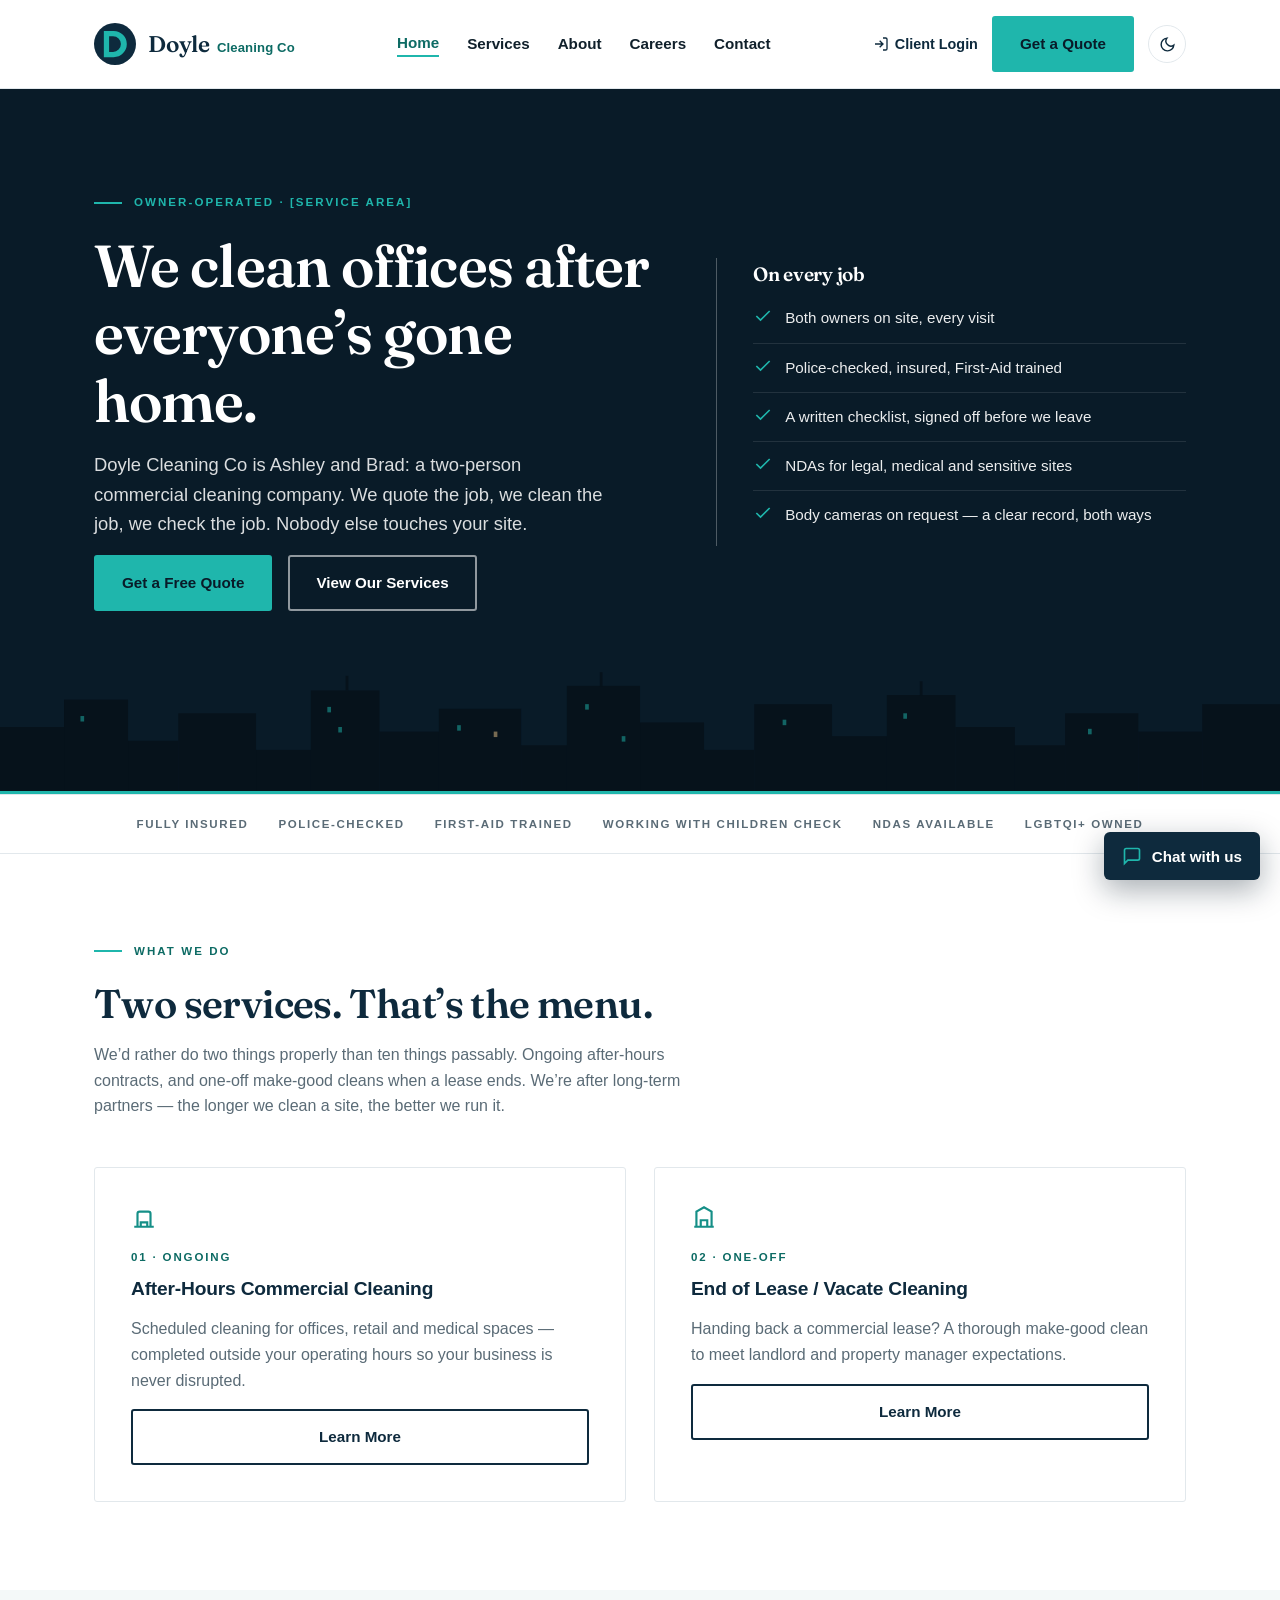
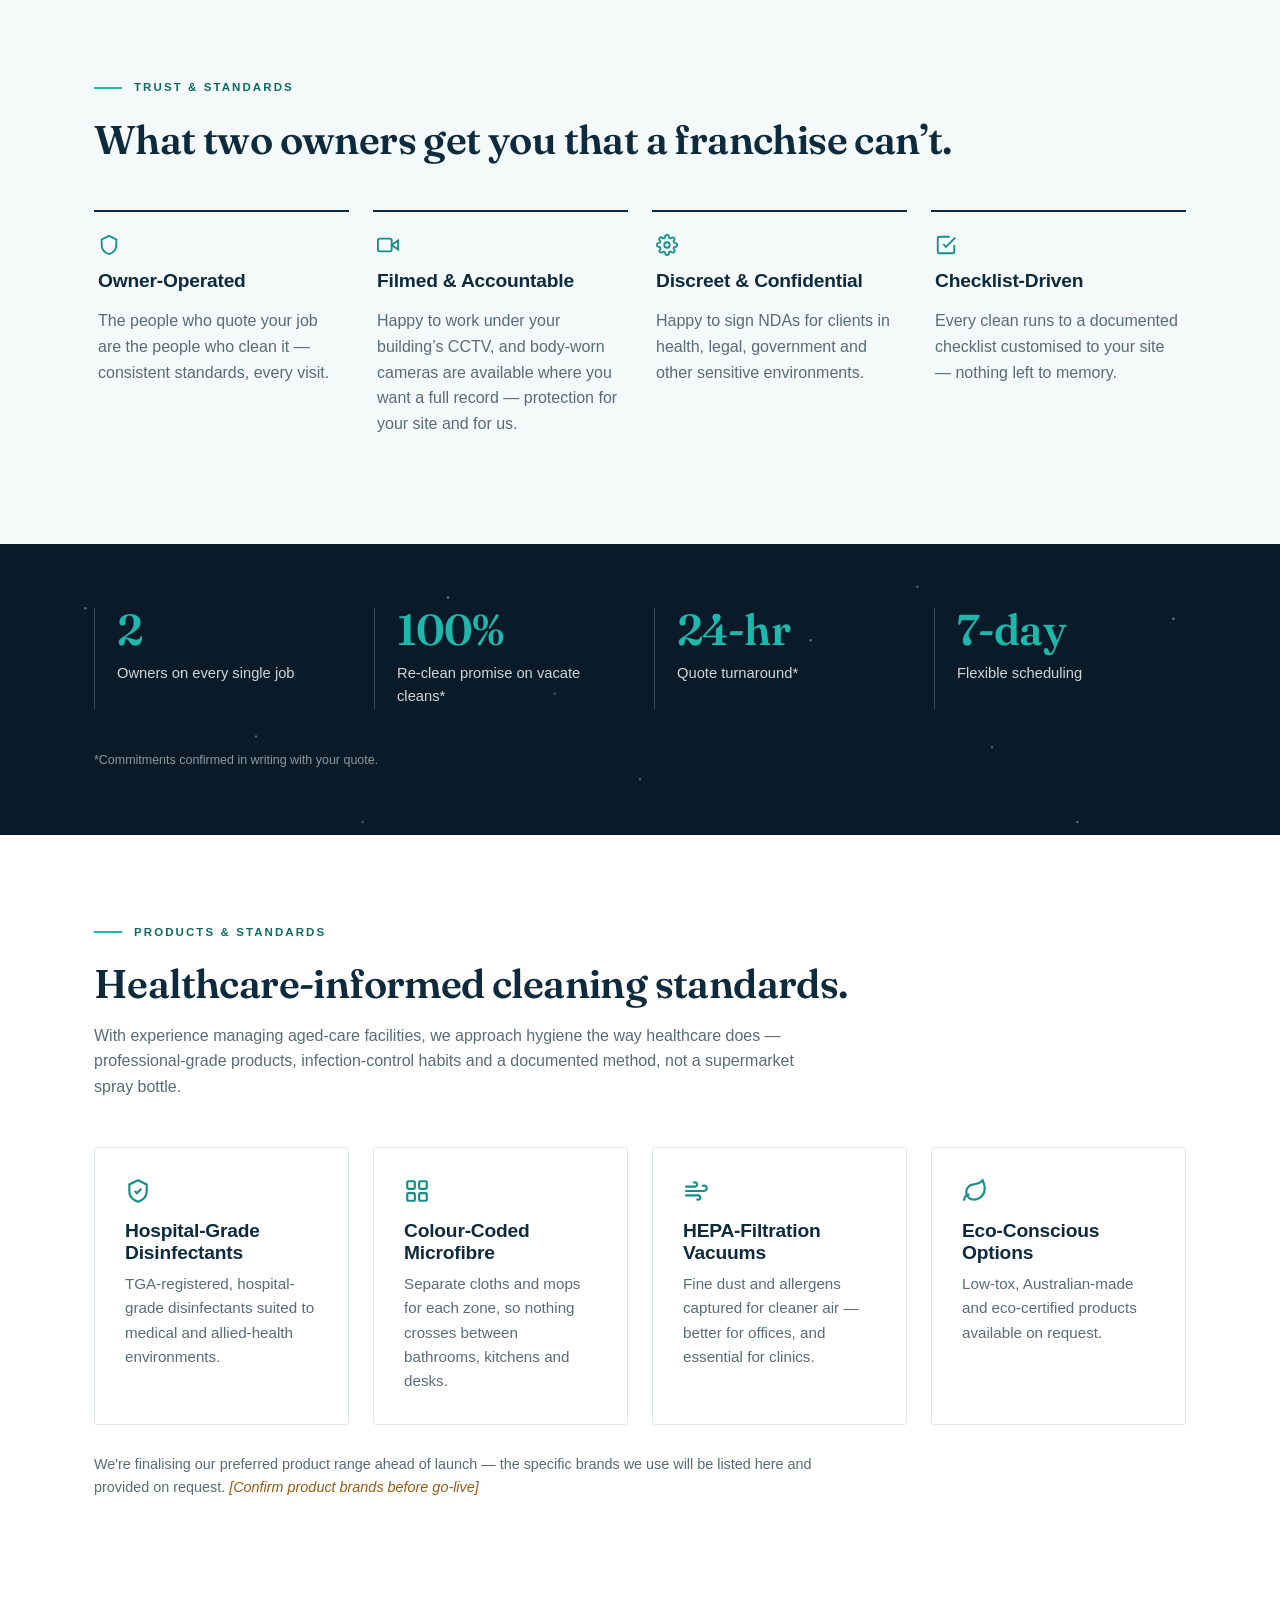
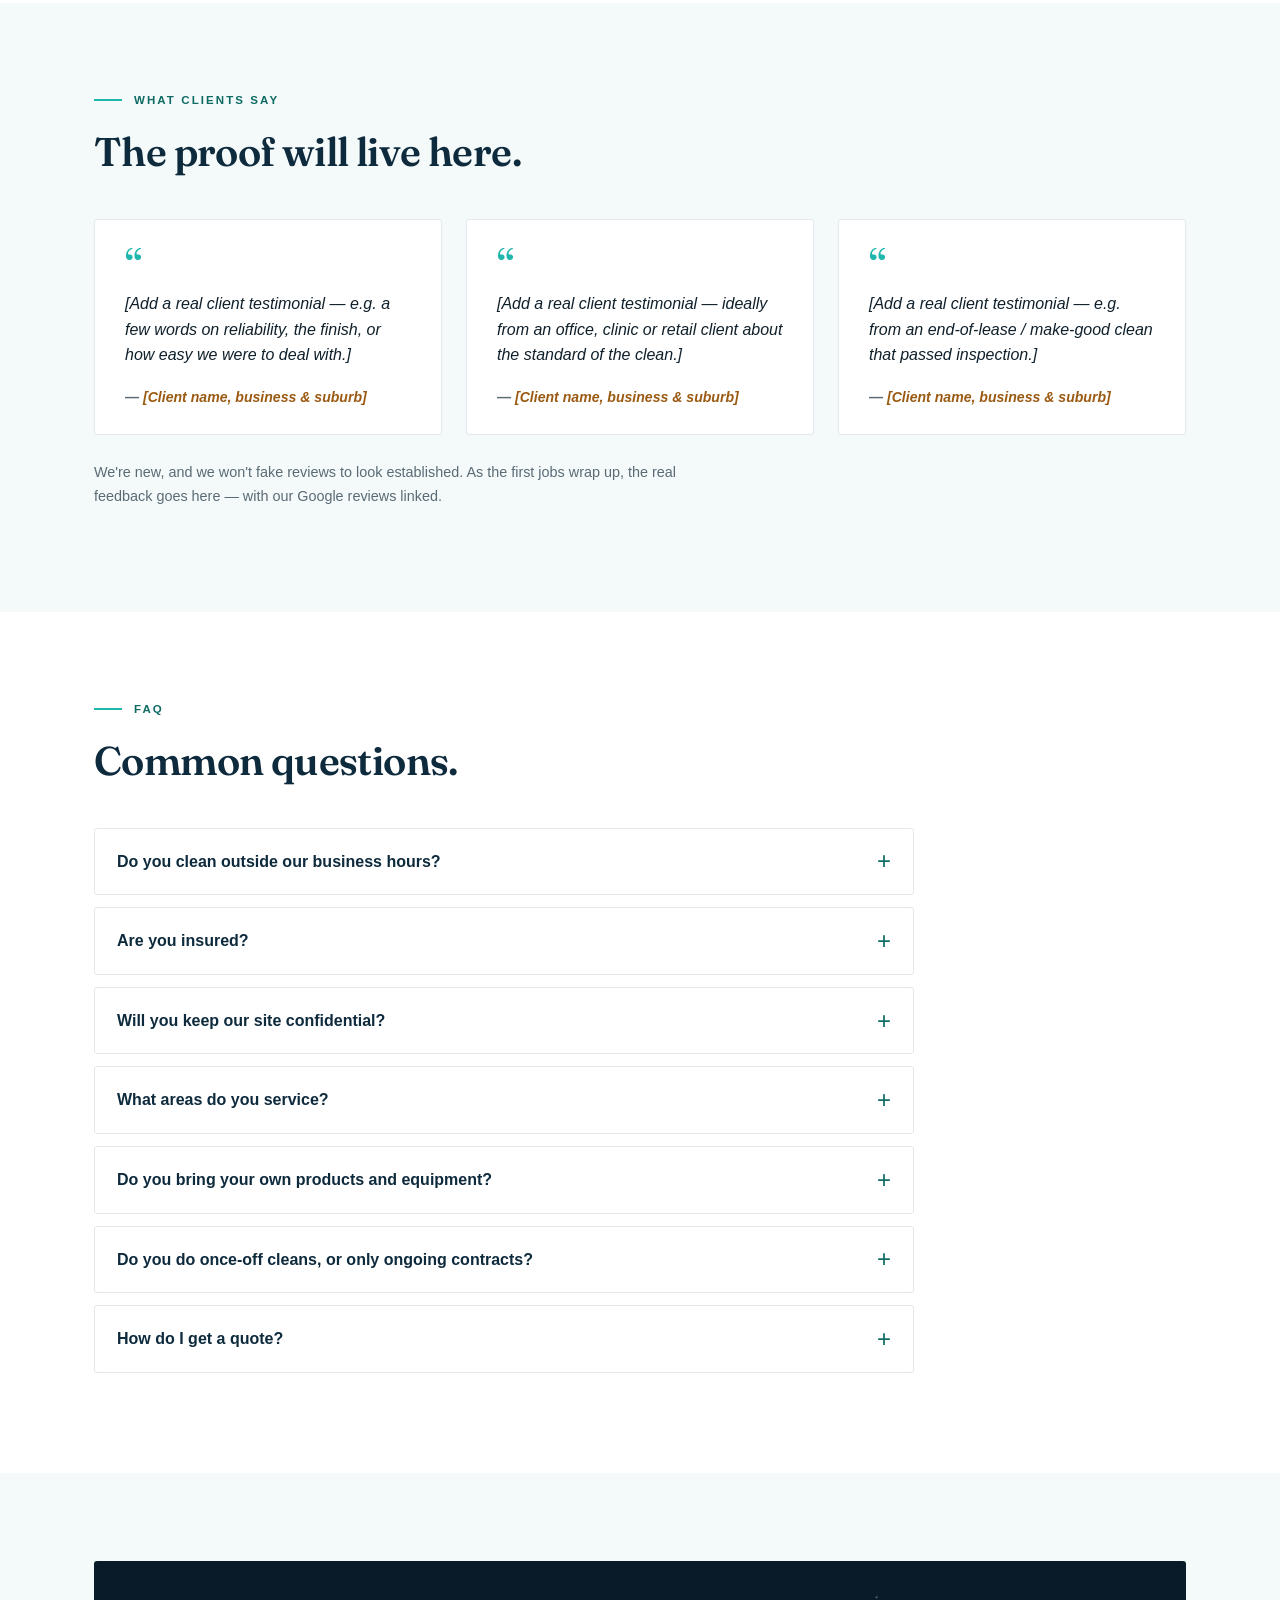
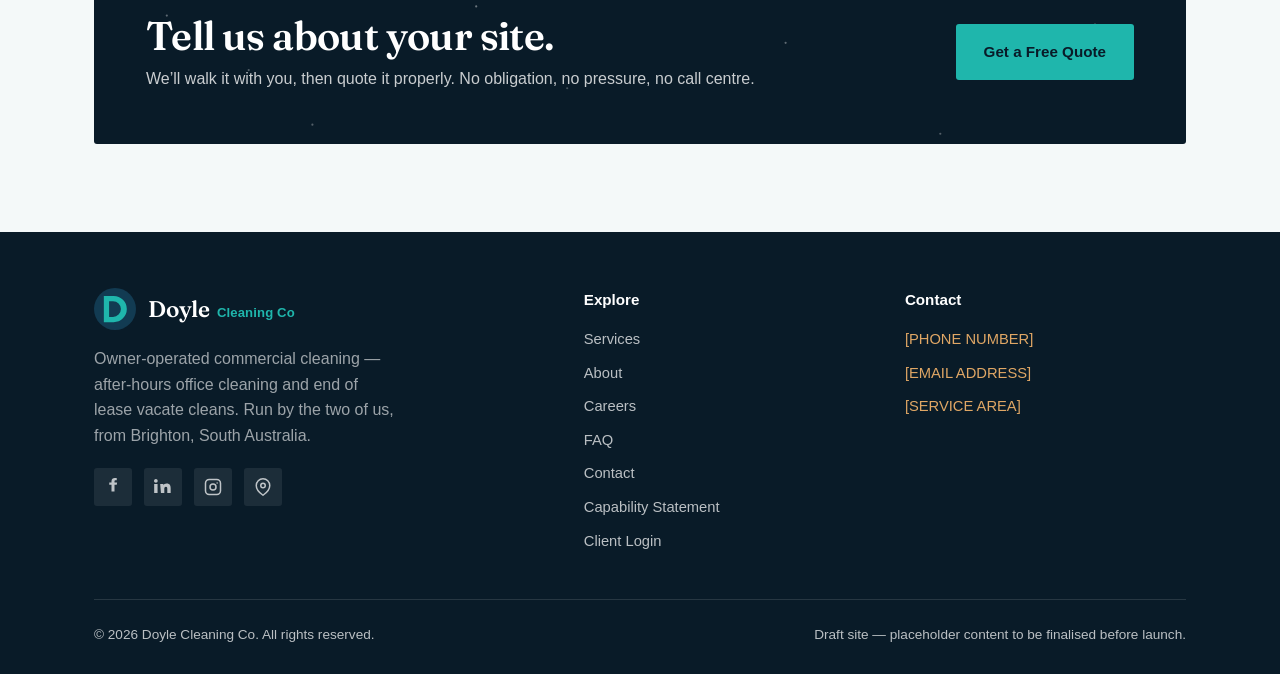
==== commit 9389461e: "Add CCTV/body-cam accountability, long-term contracts & training; drop hero stats - Home: remove red" ====
--- a/index.html
+++ b/index.html
@@ -75,11 +75,6 @@
         <a href="contact.html" class="btn btn-primary">Get a Free Quote</a>
         <a href="services.html" class="btn btn-outline">View Our Services</a>
       </div>
-      <div class="hero-stats">
-        <div><strong>Owner-Operated</strong><span>We do the work ourselves</span></div>
-        <div><strong>Insured</strong><span>Public liability cover</span></div>
-        <div><strong>After Hours</strong><span>Around your business, not ours</span></div>
-      </div>
     </div>
     <div class="hero-card">
       <h2>On every job</h2>
@@ -88,6 +83,7 @@
         <li><svg class="check" viewBox="0 0 24 24" fill="none" stroke="currentColor" stroke-width="2" aria-hidden="true"><path d="M20 6 9 17l-5-5"/></svg> Police-checked, insured, First-Aid trained</li>
         <li><svg class="check" viewBox="0 0 24 24" fill="none" stroke="currentColor" stroke-width="2" aria-hidden="true"><path d="M20 6 9 17l-5-5"/></svg> A written checklist, signed off before we leave</li>
         <li><svg class="check" viewBox="0 0 24 24" fill="none" stroke="currentColor" stroke-width="2" aria-hidden="true"><path d="M20 6 9 17l-5-5"/></svg> NDAs for legal, medical and sensitive sites</li>
+        <li><svg class="check" viewBox="0 0 24 24" fill="none" stroke="currentColor" stroke-width="2" aria-hidden="true"><path d="M20 6 9 17l-5-5"/></svg> Body cameras on request &mdash; a clear record, both ways</li>
       </ul>
     </div>
   </div>
@@ -108,7 +104,7 @@
   <div class="wrap">
     <span class="eyebrow">What We Do</span>
     <h2>Two services. That&rsquo;s the menu.</h2>
-    <p style="max-width:640px;">We&rsquo;d rather do two things properly than ten things passably. Ongoing after-hours contracts, and one-off make-good cleans when a lease ends.</p>
+    <p style="max-width:640px;">We&rsquo;d rather do two things properly than ten things passably. Ongoing after-hours contracts, and one-off make-good cleans when a lease ends. We&rsquo;re after long-term partners &mdash; the longer we clean a site, the better we run it.</p>
     <div class="services-grid">
       <div class="service-card">
         <div class="service-icon">
@@ -143,9 +139,9 @@
         <p>The people who quote your job are the people who clean it — consistent standards, every visit.</p>
       </div>
       <div class="feature-card">
-        <div class="feature-icon"><svg width="22" height="22" viewBox="0 0 24 24" fill="none" stroke="currentColor" stroke-width="2" aria-hidden="true"><path d="M17 21v-2a4 4 0 0 0-4-4H5a4 4 0 0 0-4 4v2M9 11a4 4 0 1 0 0-8 4 4 0 0 0 0 8ZM23 21v-2a4 4 0 0 0-3-3.87M16 3.13a4 4 0 0 1 0 7.75"/></svg></div>
-        <h3>Insured</h3>
-        <p>Public liability cover in place, with a certificate of currency available on request.</p>
+        <div class="feature-icon"><svg width="22" height="22" viewBox="0 0 24 24" fill="none" stroke="currentColor" stroke-width="2" aria-hidden="true"><path d="M23 7l-7 5 7 5V7z"/><rect x="1" y="5" width="15" height="14" rx="2" ry="2"/></svg></div>
+        <h3>Filmed &amp; Accountable</h3>
+        <p>Happy to work under your building&rsquo;s CCTV, and body-worn cameras are available where you want a full record &mdash; protection for your site and for us.</p>
       </div>
       <div class="feature-card">
         <div class="feature-icon"><svg width="22" height="22" viewBox="0 0 24 24" fill="none" stroke="currentColor" stroke-width="2" aria-hidden="true"><path d="M12 15a3 3 0 1 0 0-6 3 3 0 0 0 0 6Z"/><path d="M19.4 15a1.65 1.65 0 0 0 .33 1.82l.06.06a2 2 0 1 1-2.83 2.83l-.06-.06a1.65 1.65 0 0 0-1.82-.33 1.65 1.65 0 0 0-1 1.51V21a2 2 0 0 1-4 0v-.09A1.65 1.65 0 0 0 9 19.4a1.65 1.65 0 0 0-1.82.33l-.06.06a2 2 0 1 1-2.83-2.83l.06-.06A1.65 1.65 0 0 0 4.68 15a1.65 1.65 0 0 0-1.51-1H3a2 2 0 0 1 0-4h.09A1.65 1.65 0 0 0 4.6 9a1.65 1.65 0 0 0-.33-1.82l-.06-.06a2 2 0 1 1 2.83-2.83l.06.06A1.65 1.65 0 0 0 9 4.6a1.65 1.65 0 0 0 1-1.51V3a2 2 0 0 1 4 0v.09a1.65 1.65 0 0 0 1 1.51 1.65 1.65 0 0 0 1.82-.33l.06-.06a2 2 0 1 1 2.83 2.83l-.06.06a1.65 1.65 0 0 0-.33 1.82V9a1.65 1.65 0 0 0 1.51 1H21a2 2 0 0 1 0 4h-.09a1.65 1.65 0 0 0-1.51 1Z"/></svg></div>
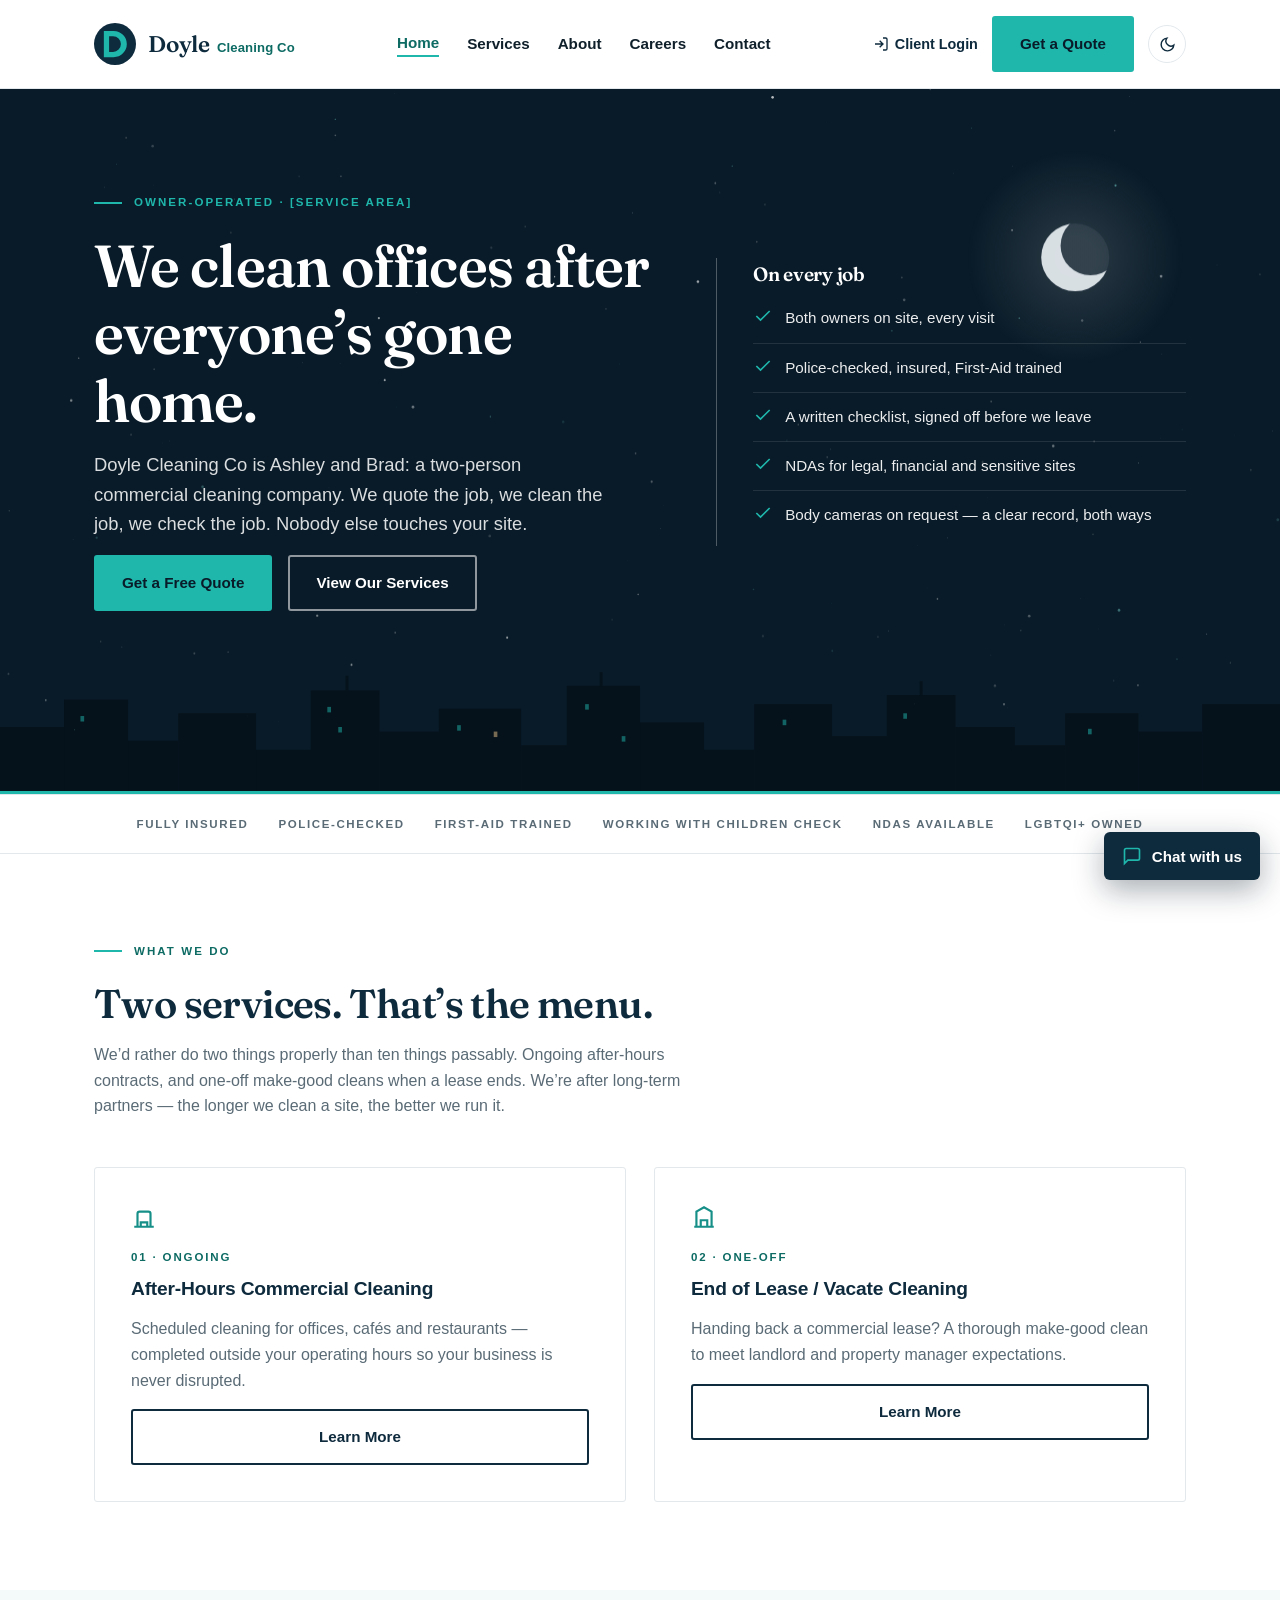
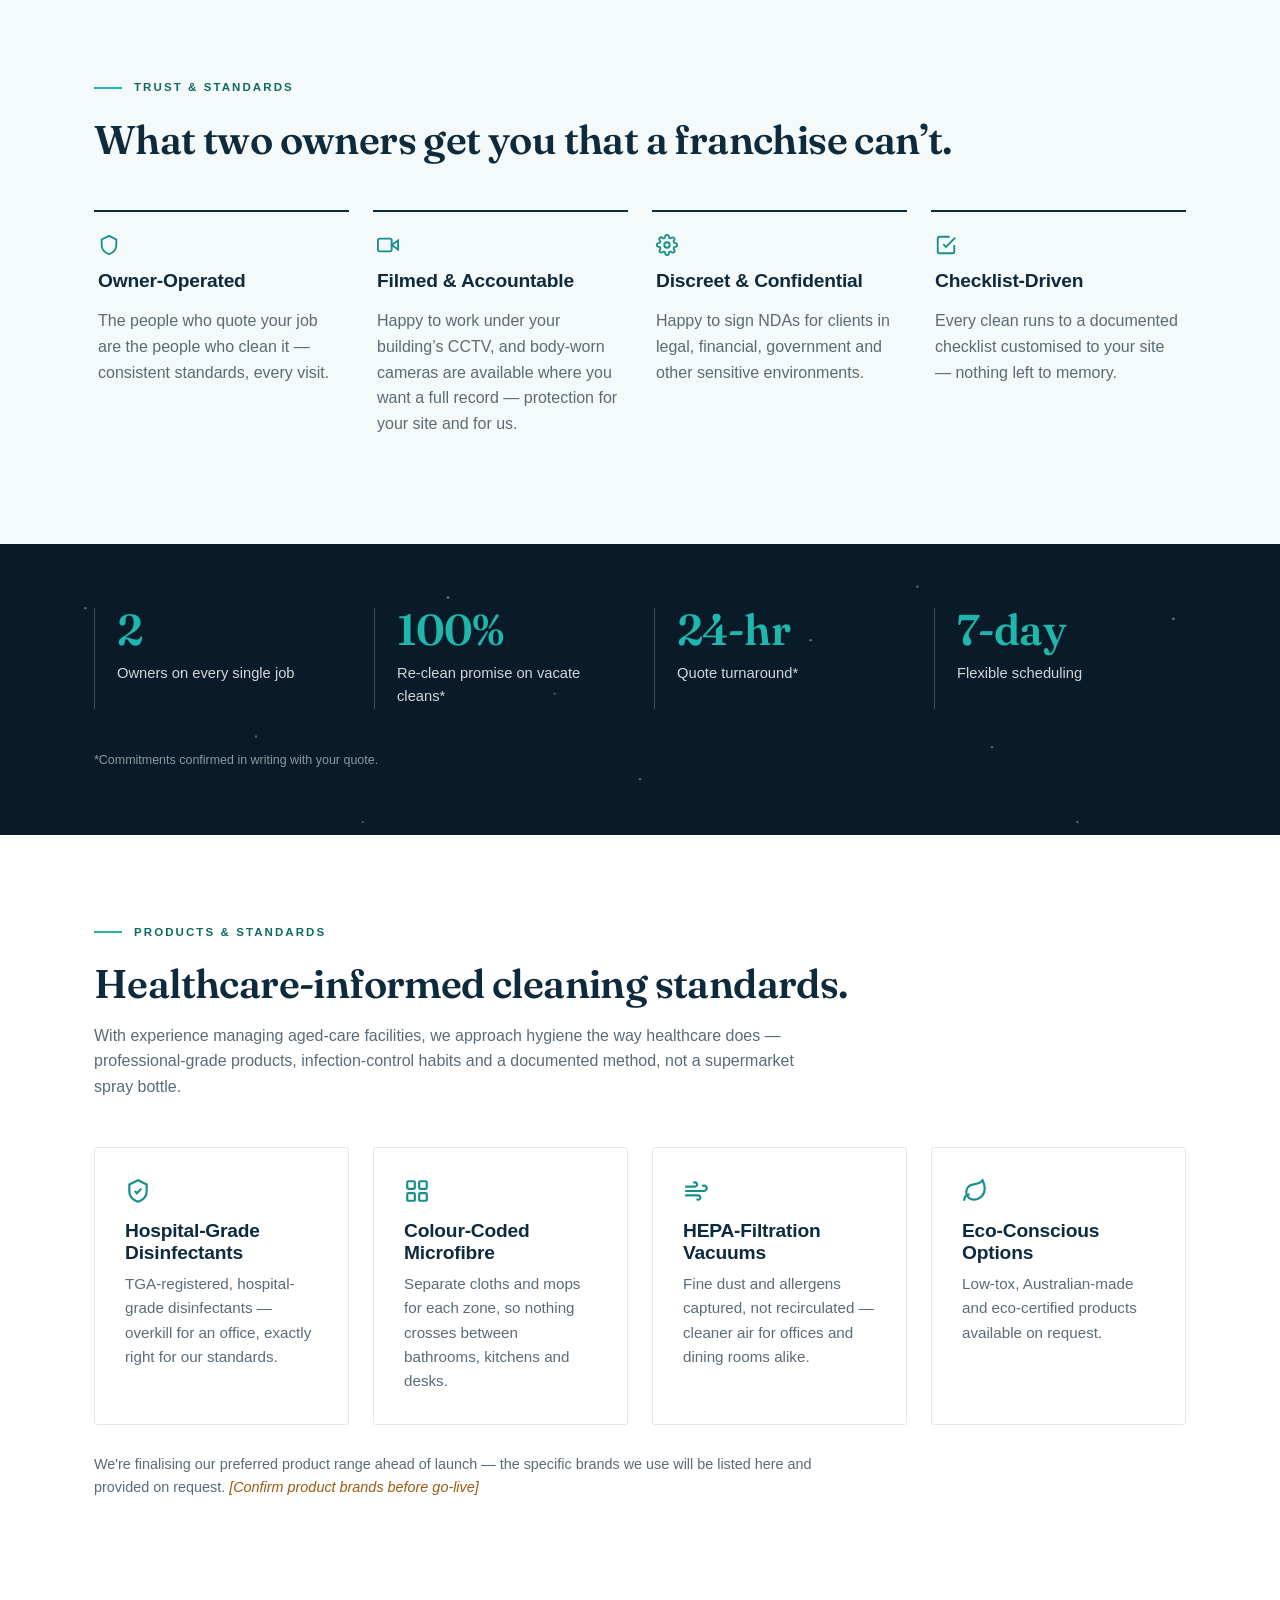
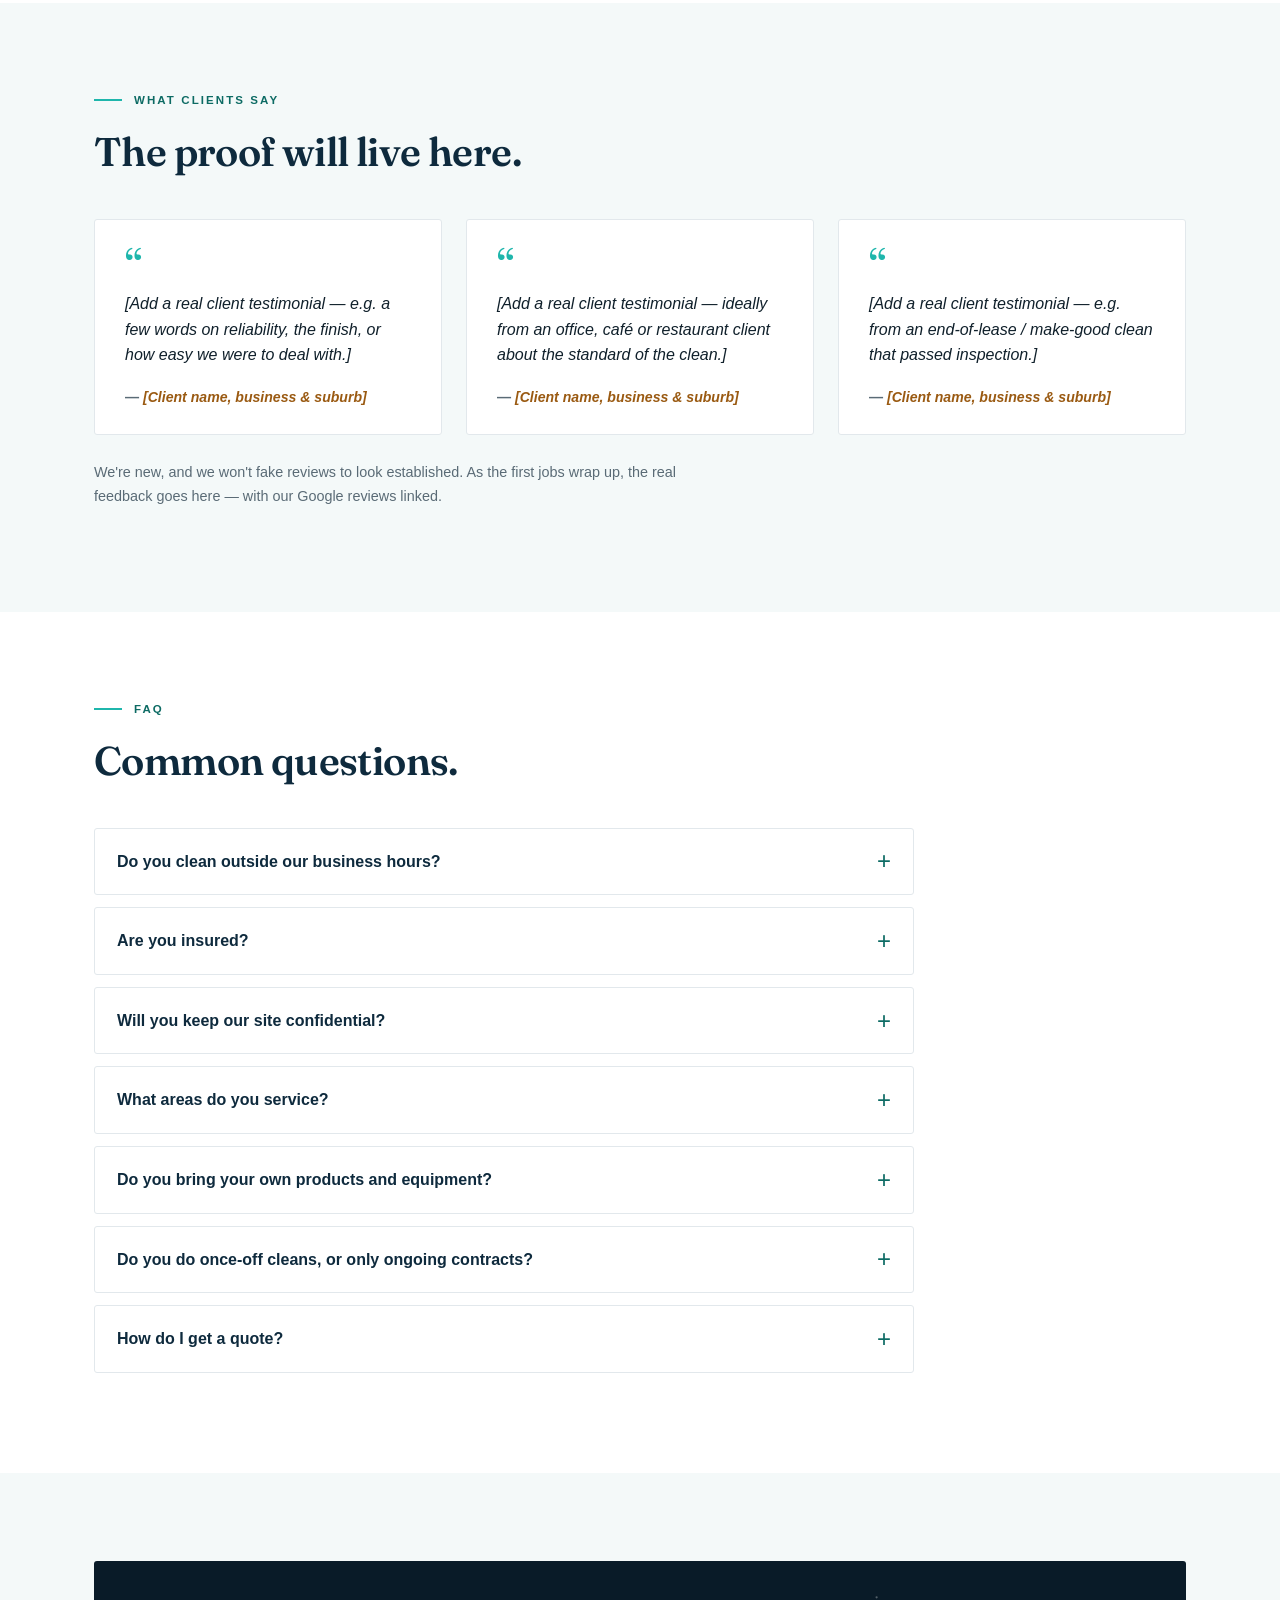
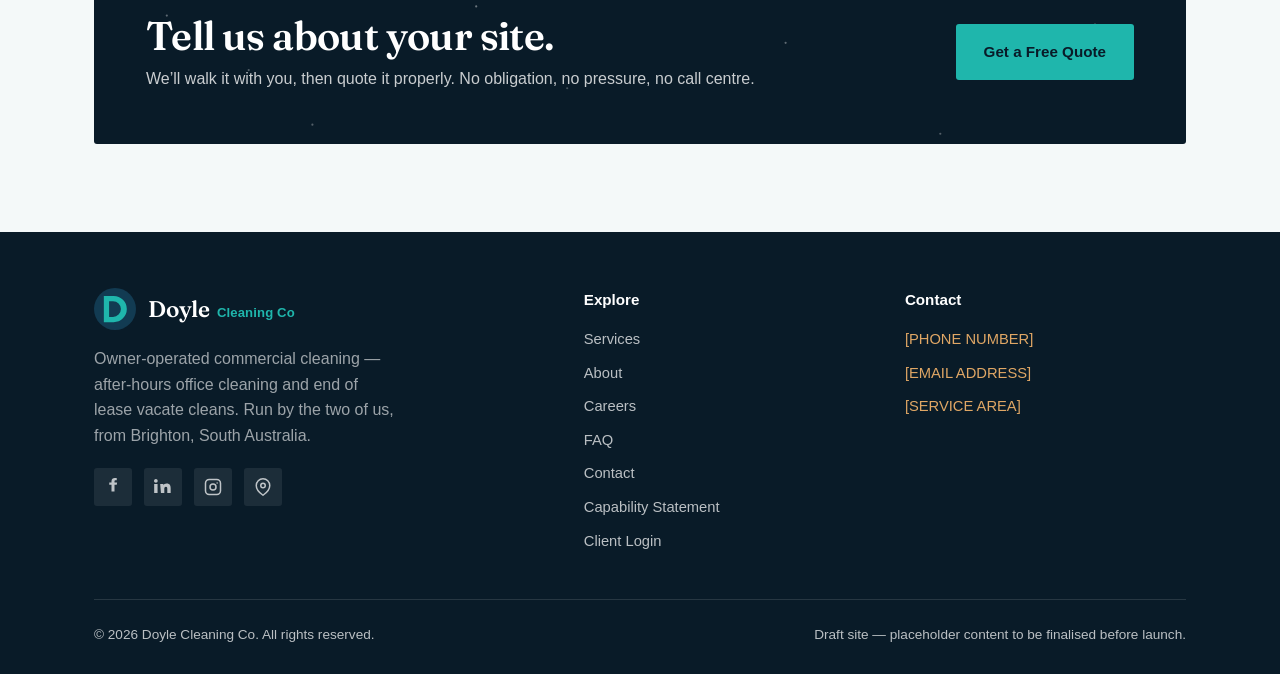
==== commit 0d9fddaf: "Refocus on offices, cafés & restaurants; add plain-English service terms - Services: 'Industries We " ====
--- a/index.html
+++ b/index.html
@@ -82,7 +82,7 @@
         <li><svg class="check" viewBox="0 0 24 24" fill="none" stroke="currentColor" stroke-width="2" aria-hidden="true"><path d="M20 6 9 17l-5-5"/></svg> Both owners on site, every visit</li>
         <li><svg class="check" viewBox="0 0 24 24" fill="none" stroke="currentColor" stroke-width="2" aria-hidden="true"><path d="M20 6 9 17l-5-5"/></svg> Police-checked, insured, First-Aid trained</li>
         <li><svg class="check" viewBox="0 0 24 24" fill="none" stroke="currentColor" stroke-width="2" aria-hidden="true"><path d="M20 6 9 17l-5-5"/></svg> A written checklist, signed off before we leave</li>
-        <li><svg class="check" viewBox="0 0 24 24" fill="none" stroke="currentColor" stroke-width="2" aria-hidden="true"><path d="M20 6 9 17l-5-5"/></svg> NDAs for legal, medical and sensitive sites</li>
+        <li><svg class="check" viewBox="0 0 24 24" fill="none" stroke="currentColor" stroke-width="2" aria-hidden="true"><path d="M20 6 9 17l-5-5"/></svg> NDAs for legal, financial and sensitive sites</li>
         <li><svg class="check" viewBox="0 0 24 24" fill="none" stroke="currentColor" stroke-width="2" aria-hidden="true"><path d="M20 6 9 17l-5-5"/></svg> Body cameras on request &mdash; a clear record, both ways</li>
       </ul>
     </div>
@@ -112,7 +112,7 @@
         </div>
         <span class="tag">01 &middot; Ongoing</span>
         <h3>After-Hours Commercial Cleaning</h3>
-        <p>Scheduled cleaning for offices, retail and medical spaces — completed outside your operating hours so your business is never disrupted.</p>
+        <p>Scheduled cleaning for offices, caf&eacute;s and restaurants — completed outside your operating hours so your business is never disrupted.</p>
         <a href="services.html" class="btn btn-dark-outline">Learn More</a>
       </div>
       <div class="service-card">
@@ -146,7 +146,7 @@
       <div class="feature-card">
         <div class="feature-icon"><svg width="22" height="22" viewBox="0 0 24 24" fill="none" stroke="currentColor" stroke-width="2" aria-hidden="true"><path d="M12 15a3 3 0 1 0 0-6 3 3 0 0 0 0 6Z"/><path d="M19.4 15a1.65 1.65 0 0 0 .33 1.82l.06.06a2 2 0 1 1-2.83 2.83l-.06-.06a1.65 1.65 0 0 0-1.82-.33 1.65 1.65 0 0 0-1 1.51V21a2 2 0 0 1-4 0v-.09A1.65 1.65 0 0 0 9 19.4a1.65 1.65 0 0 0-1.82.33l-.06.06a2 2 0 1 1-2.83-2.83l.06-.06A1.65 1.65 0 0 0 4.68 15a1.65 1.65 0 0 0-1.51-1H3a2 2 0 0 1 0-4h.09A1.65 1.65 0 0 0 4.6 9a1.65 1.65 0 0 0-.33-1.82l-.06-.06a2 2 0 1 1 2.83-2.83l.06.06A1.65 1.65 0 0 0 9 4.6a1.65 1.65 0 0 0 1-1.51V3a2 2 0 0 1 4 0v.09a1.65 1.65 0 0 0 1 1.51 1.65 1.65 0 0 0 1.82-.33l.06-.06a2 2 0 1 1 2.83 2.83l-.06.06a1.65 1.65 0 0 0-.33 1.82V9a1.65 1.65 0 0 0 1.51 1H21a2 2 0 0 1 0 4h-.09a1.65 1.65 0 0 0-1.51 1Z"/></svg></div>
         <h3>Discreet &amp; Confidential</h3>
-        <p>Happy to sign NDAs for clients in health, legal, government and other sensitive environments.</p>
+        <p>Happy to sign NDAs for clients in legal, financial, government and other sensitive environments.</p>
       </div>
       <div class="feature-card">
         <div class="feature-icon"><svg width="22" height="22" viewBox="0 0 24 24" fill="none" stroke="currentColor" stroke-width="2" aria-hidden="true"><path d="M9 11l3 3L22 4M21 12v7a2 2 0 0 1-2 2H5a2 2 0 0 1-2-2V5a2 2 0 0 1 2-2h11"/></svg></div>
@@ -176,7 +176,7 @@
       <div class="product-card">
         <div class="service-icon"><svg width="26" height="26" viewBox="0 0 24 24" fill="none" stroke="currentColor" stroke-width="2" aria-hidden="true"><path d="M12 2 4 6v6c0 5 3.5 8.5 8 10 4.5-1.5 8-5 8-10V6z"/><path d="M9 12l2 2 4-4"/></svg></div>
         <h3>Hospital-Grade Disinfectants</h3>
-        <p>TGA-registered, hospital-grade disinfectants suited to medical and allied-health environments.</p>
+        <p>TGA-registered, hospital-grade disinfectants — overkill for an office, exactly right for our standards.</p>
       </div>
       <div class="product-card">
         <div class="service-icon"><svg width="26" height="26" viewBox="0 0 24 24" fill="none" stroke="currentColor" stroke-width="2" aria-hidden="true"><rect x="3" y="3" width="7" height="7" rx="1"/><rect x="14" y="3" width="7" height="7" rx="1"/><rect x="3" y="14" width="7" height="7" rx="1"/><rect x="14" y="14" width="7" height="7" rx="1"/></svg></div>
@@ -186,7 +186,7 @@
       <div class="product-card">
         <div class="service-icon"><svg width="26" height="26" viewBox="0 0 24 24" fill="none" stroke="currentColor" stroke-width="2" aria-hidden="true"><path d="M17.7 7.7a2.5 2.5 0 1 1 1.8 4.3H2M9.6 4.6A2 2 0 1 1 11 8H2M12.6 19.4A2 2 0 1 0 14 16H2"/></svg></div>
         <h3>HEPA-Filtration Vacuums</h3>
-        <p>Fine dust and allergens captured for cleaner air — better for offices, and essential for clinics.</p>
+        <p>Fine dust and allergens captured, not recirculated — cleaner air for offices and dining rooms alike.</p>
       </div>
       <div class="product-card">
         <div class="service-icon"><svg width="26" height="26" viewBox="0 0 24 24" fill="none" stroke="currentColor" stroke-width="2" aria-hidden="true"><path d="M11 20A7 7 0 0 1 9.8 6.1C15.5 5 17 4.48 19 2c1 2 2 4.18 2 8 0 5.5-4.78 10-10 10Z"/><path d="M2 21c0-3 1.85-5.36 5.08-6"/></svg></div>
@@ -210,7 +210,7 @@
       </div>
       <div class="testimonial">
         <div class="mark" aria-hidden="true">&ldquo;</div>
-        <p class="placeholder">[Add a real client testimonial — ideally from an office, clinic or retail client about the standard of the clean.]</p>
+        <p class="placeholder">[Add a real client testimonial — ideally from an office, caf&eacute; or restaurant client about the standard of the clean.]</p>
         <div class="who">— <span class="placeholder">[Client name, business &amp; suburb]</span></div>
       </div>
       <div class="testimonial">
@@ -238,7 +238,7 @@
       </details>
       <details>
         <summary>Will you keep our site confidential?</summary>
-        <div class="faq-body"><p>Absolutely. We work discreetly and are happy to sign an NDA for clients in health, legal, government or other sensitive settings.</p></div>
+        <div class="faq-body"><p>Absolutely. We work discreetly and are happy to sign an NDA for clients in legal, financial, government or other sensitive settings.</p></div>
       </details>
       <details>
         <summary>What areas do you service?</summary>
--- a/assets/styles.css
+++ b/assets/styles.css
@@ -142,6 +142,8 @@
 
 /* Services */
 .services-grid{display:grid; grid-template-columns:repeat(2,1fr); gap:28px; margin-top:48px;}
+.services-grid.three{grid-template-columns:repeat(3,1fr); gap:22px;}
+@media (max-width:900px){.services-grid.three{grid-template-columns:1fr;}}
 .service-card{
   border:1px solid var(--line); border-radius:var(--radius); padding:36px;
   background:var(--white); box-shadow:var(--shadow); display:flex; flex-direction:column;
@@ -504,6 +506,17 @@
 .hl .dot{width:64px; height:64px; border-radius:50%; background:var(--navy); border:2px solid var(--teal);
   display:flex; align-items:center; justify-content:center; color:var(--teal);}
 
+/* Service terms (plain-English) */
+.terms-grid{display:grid; grid-template-columns:1fr 1fr; gap:26px 34px; margin-top:36px;}
+.term{border-top:2px solid var(--navy); padding-top:16px;}
+:root[data-theme="dark"] .term{border-top-color:var(--teal);}
+.term h3{font-size:1.05rem; margin-bottom:6px;}
+.term h3 .tno{font-family:var(--font-display); color:var(--teal-text); margin-right:10px; font-weight:600;}
+:root[data-theme="dark"] .term h3 .tno{color:var(--teal);}
+.term p{font-size:.95rem; color:var(--muted); margin:0;}
+.terms-note{margin-top:28px; font-size:.85rem; color:var(--muted); border-left:2px solid var(--line); padding-left:14px;}
+@media (max-width:760px){.terms-grid{grid-template-columns:1fr;}}
+
 /* Capability sheet */
 .cap-sheet{max-width:860px; margin:0 auto;}
 .cap-sheet .spec-card{margin-top:22px;}
